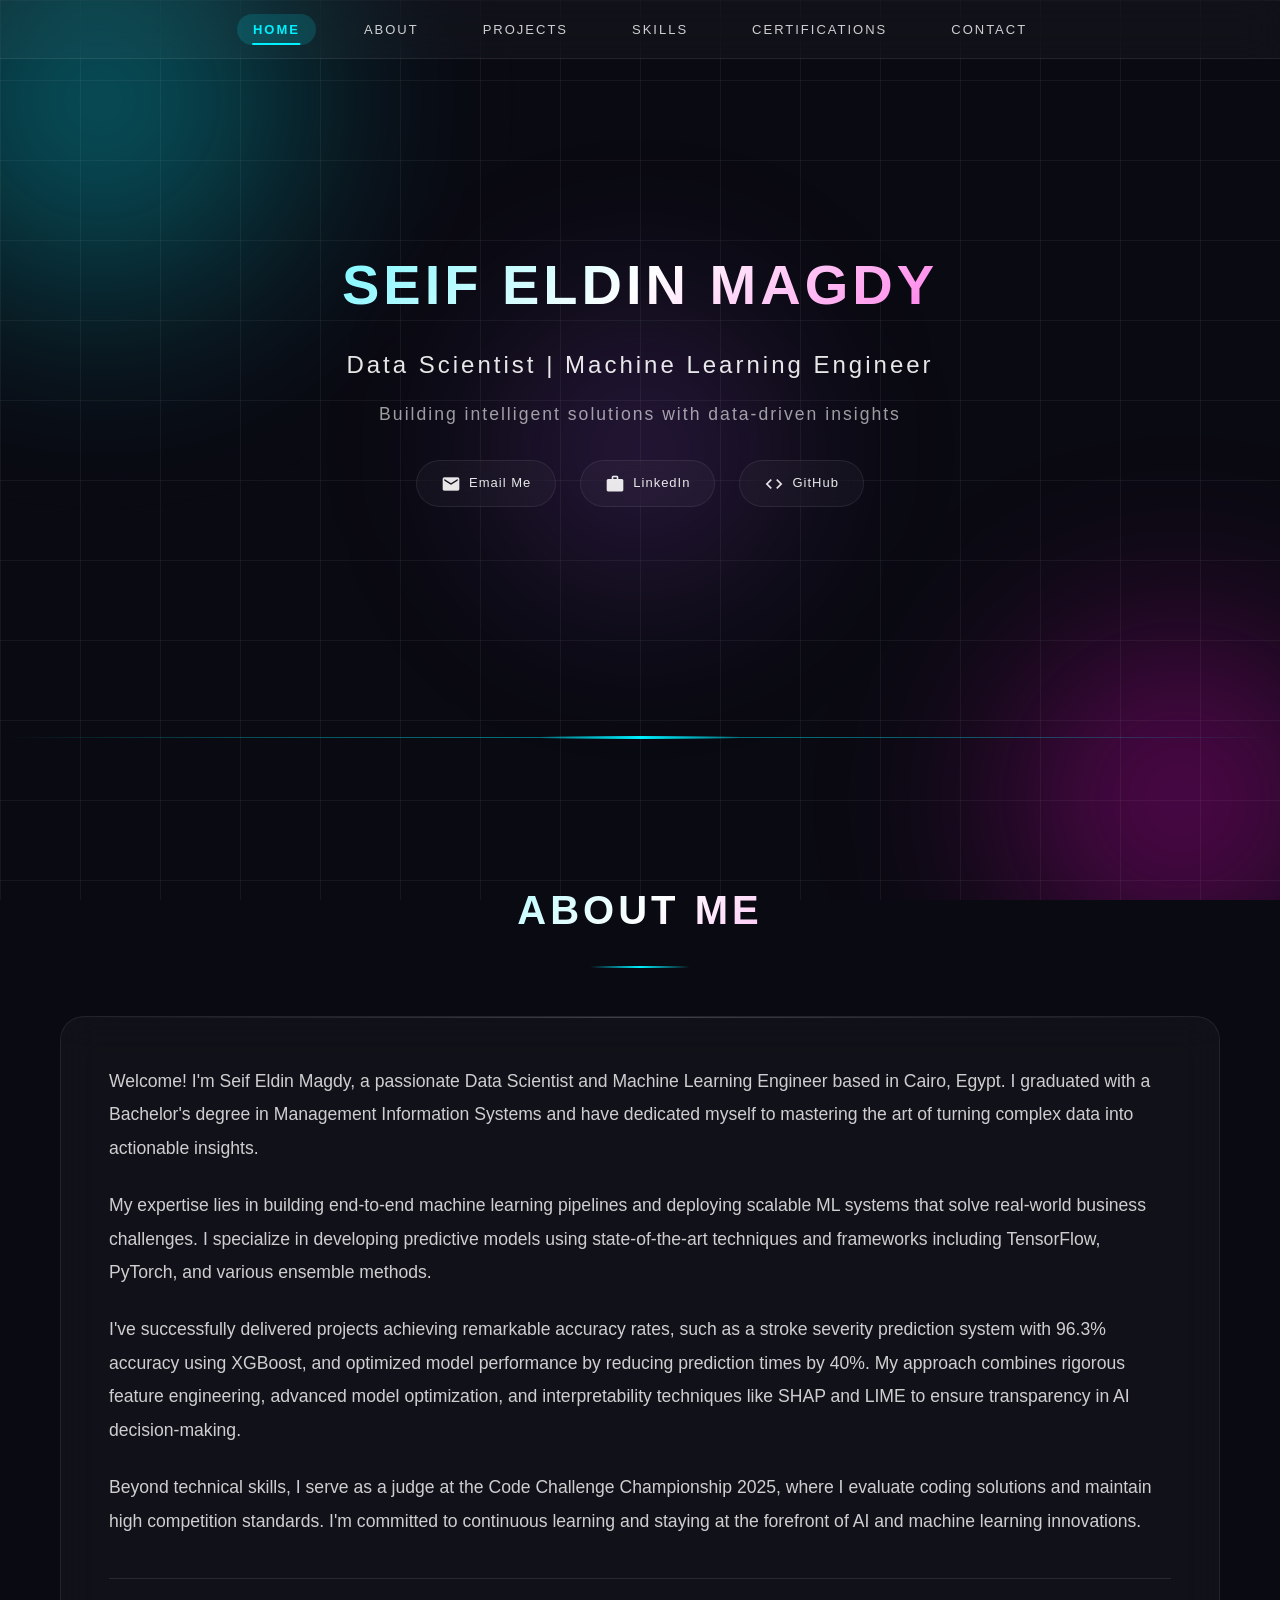
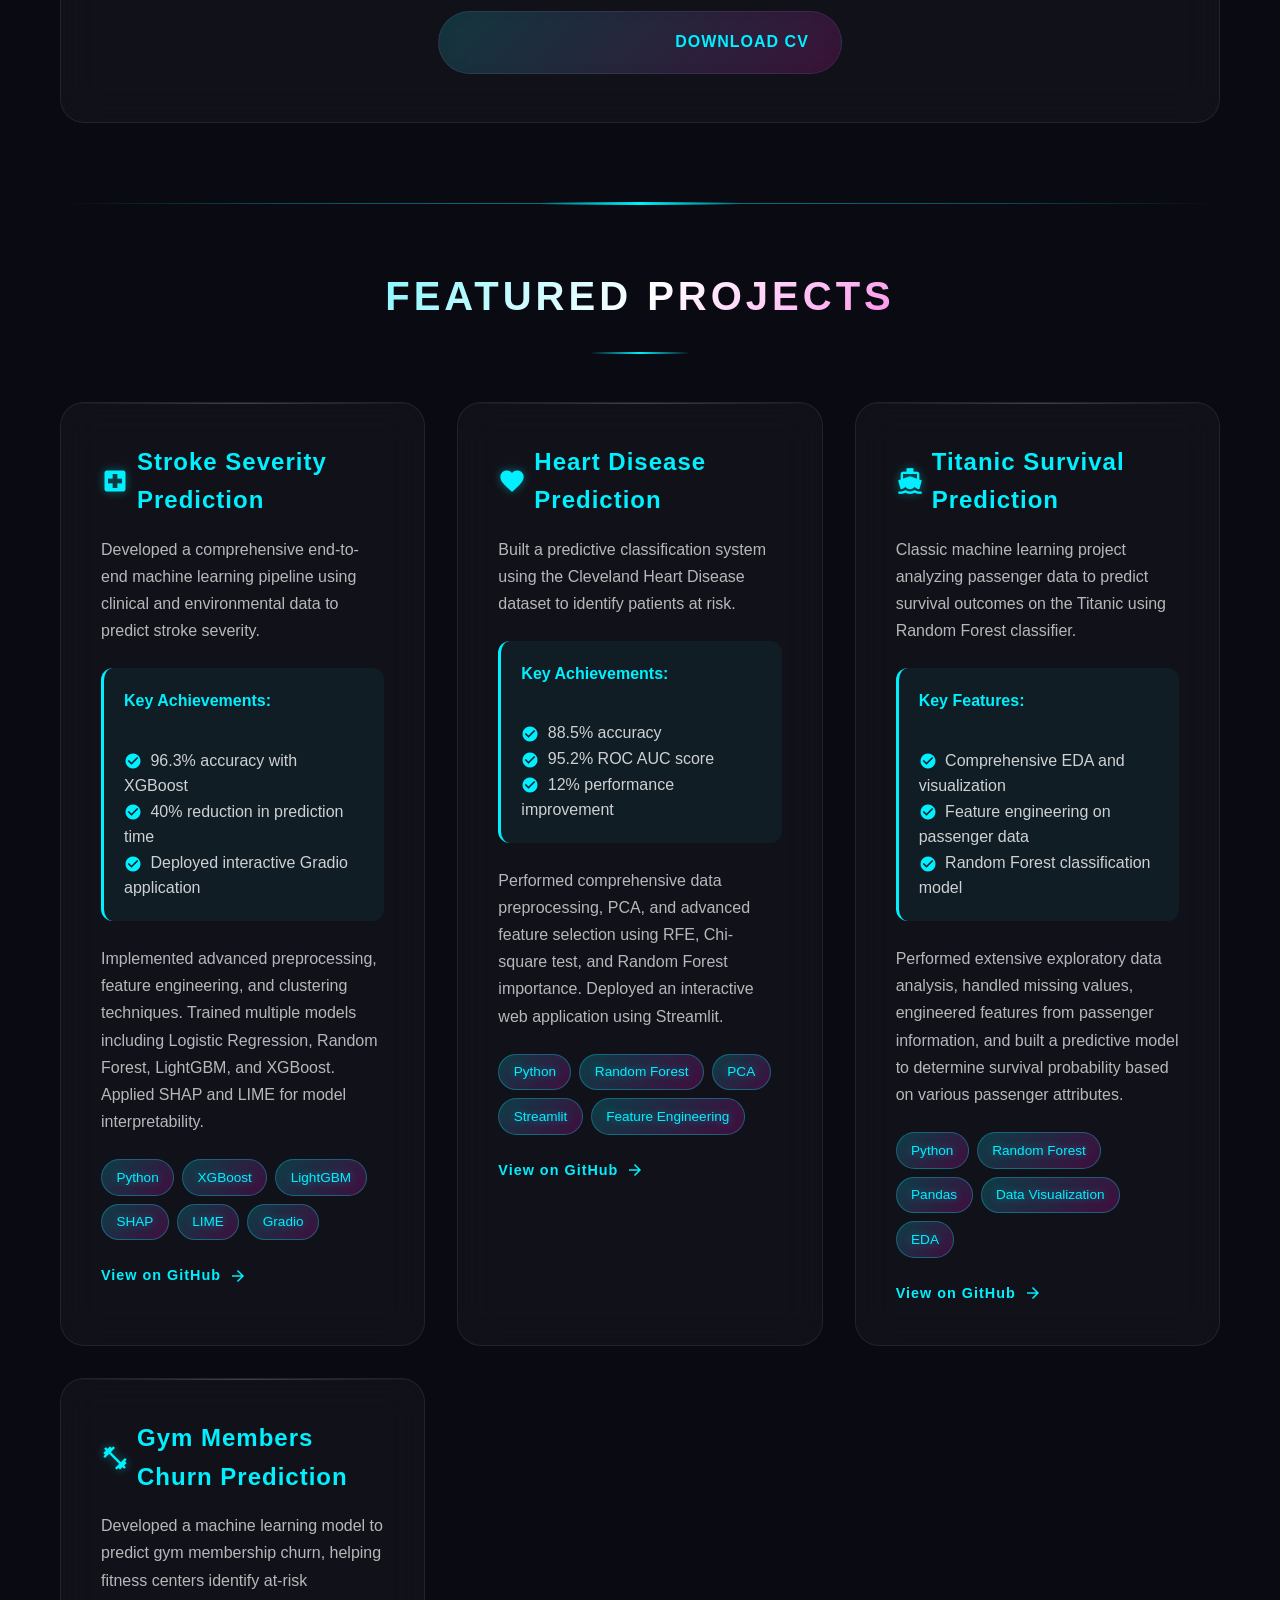
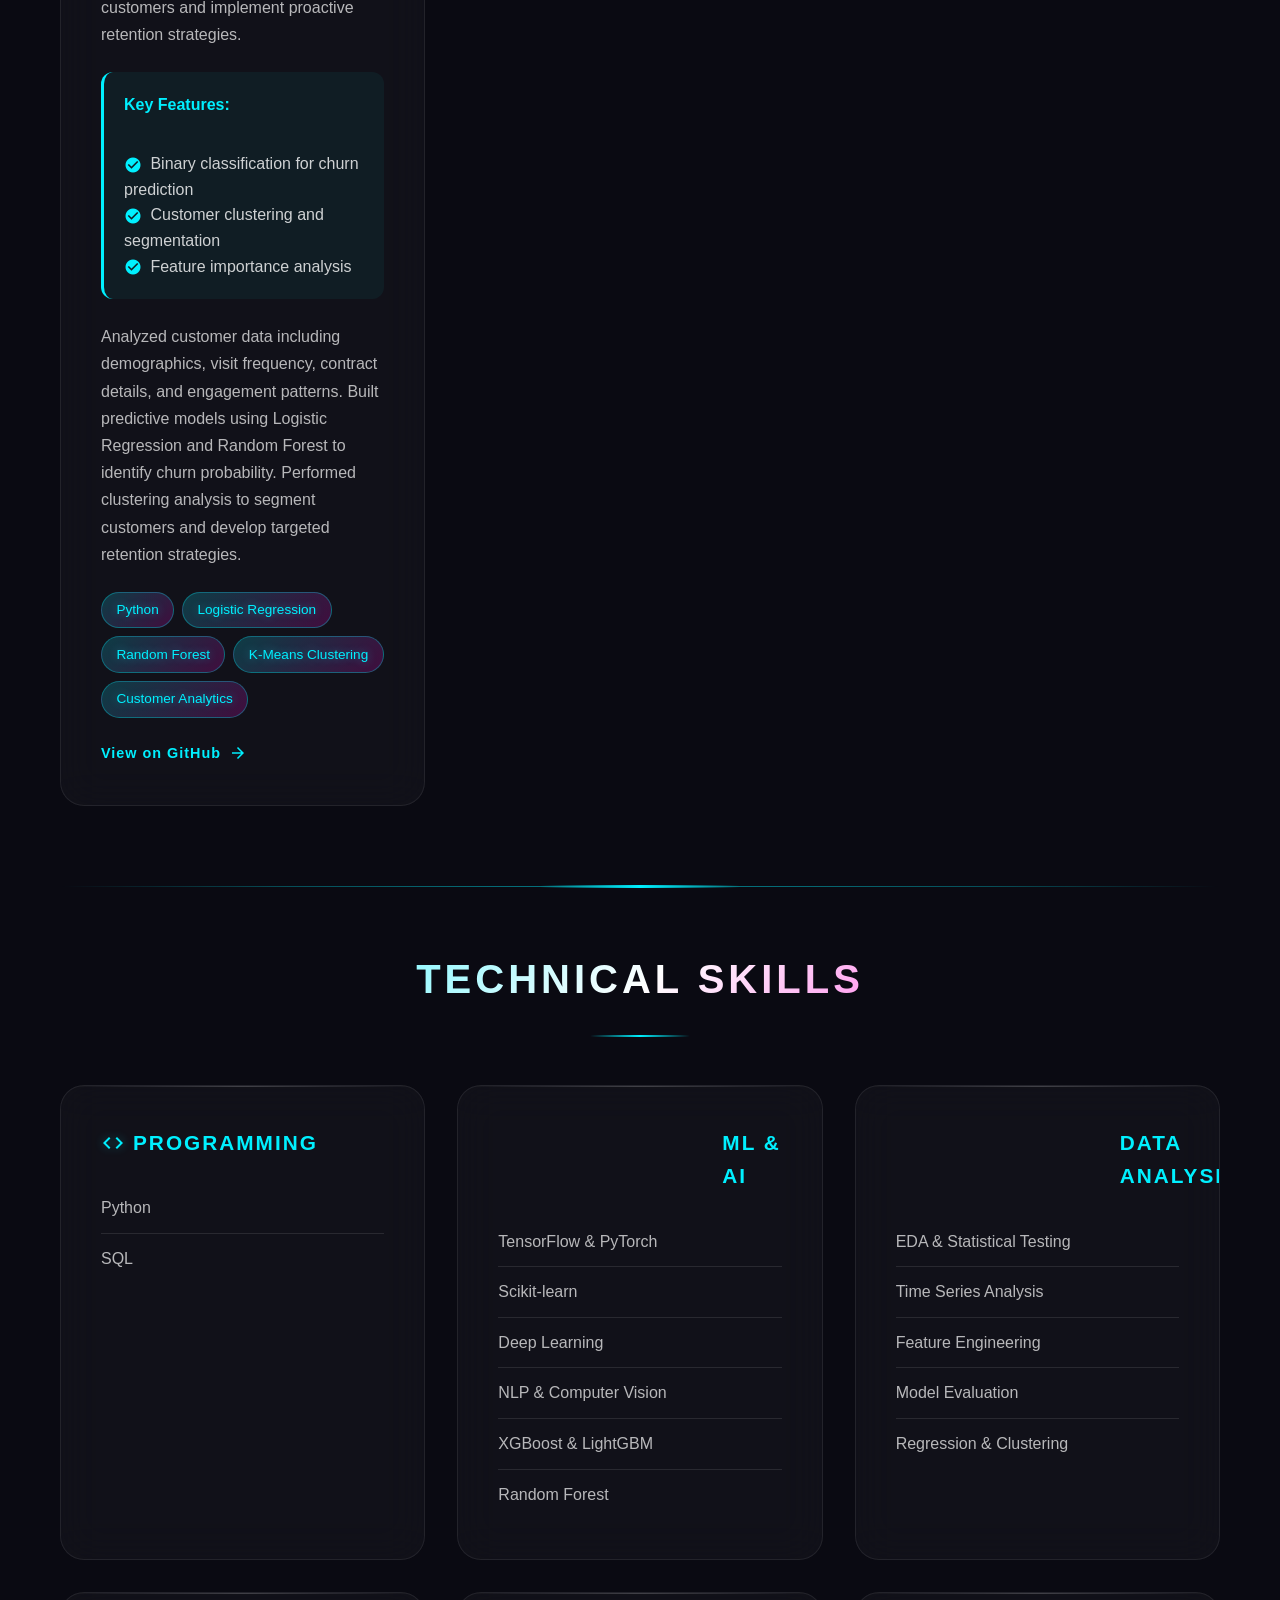
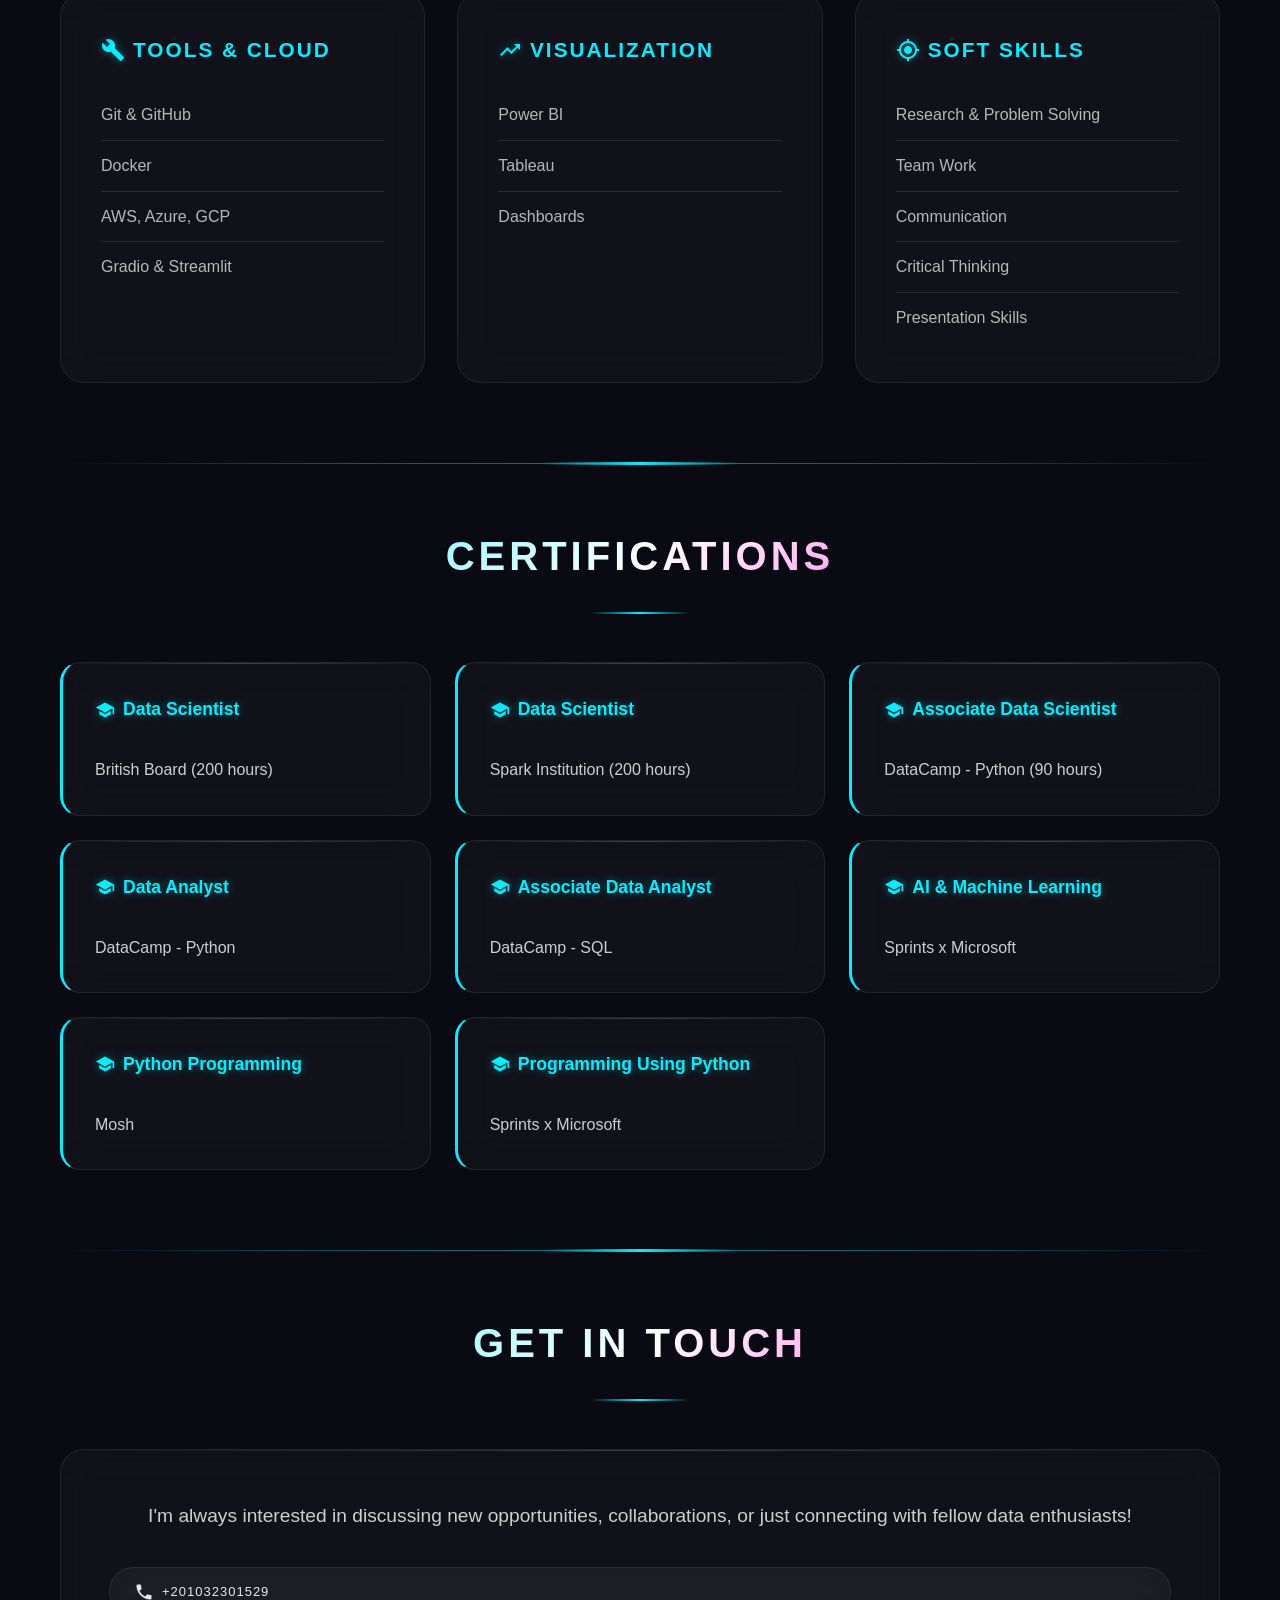
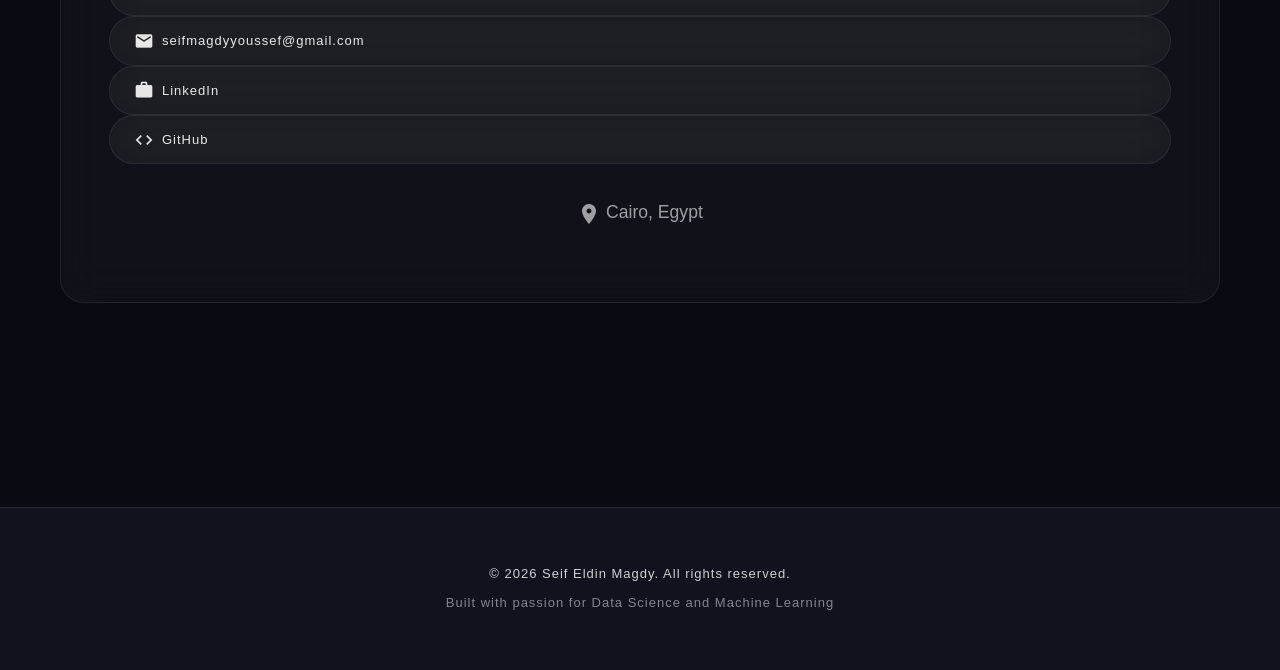
==== index.html @ 29ae7c67 "Add files via upload" ====
<!DOCTYPE html>
<html lang="en" dir="ltr">

<head>
    <meta charset="UTF-8">
    <meta name="viewport" content="width=device-width, initial-scale=1.0">
    <meta name="description"
        content="Seif Eldin Magdy - Data Scientist & Machine Learning Engineer. Building intelligent solutions with data-driven insights.">
    <meta name="keywords" content="Data Scientist, Machine Learning, ML Engineer, Python, AI, Data Science">
    <meta name="author" content="Seif Eldin Magdy">

    <!-- Open Graph / Facebook -->
    <meta property="og:type" content="website">
    <meta property="og:title" content="Seif Eldin Magdy | Data Scientist & ML Engineer">
    <meta property="og:description" content="Building intelligent solutions with data-driven insights">

    <title>Seif Eldin Magdy | Data Scientist & ML Engineer</title>

    <!-- Stylesheet -->
    <link rel="stylesheet" href="style.css">

    <!-- Material Icons -->
    <link href="https://fonts.googleapis.com/icon?family=Material+Icons" rel="stylesheet">

    <!-- Preconnect for performance -->
    <link rel="preconnect" href="https://fonts.googleapis.com">
    <link rel="preconnect" href="https://fonts.gstatic.com" crossorigin>
</head>

<body>
    <!-- Ambient Background -->
    <div class="ambient-bg">
        <div class="orb orb-1"></div>
        <div class="orb orb-2"></div>
        <div class="orb orb-3"></div>
    </div>

    <!-- Grid Overlay -->
    <div class="grid-overlay"></div>

    <nav>
        <ul>
            <li><a href="#home">Home</a></li>
            <li><a href="#about">About</a></li>
            <li><a href="#projects">Projects</a></li>
            <li><a href="#skills">Skills</a></li>
            <li><a href="#certifications">Certifications</a></li>
            <li><a href="#contact">Contact</a></li>
        </ul>
    </nav>

    <section id="home" class="hero">
        <h1>Seif Eldin Magdy</h1>
        <div class="title">Data Scientist | Machine Learning Engineer</div>
        <div class="subtitle">Building intelligent solutions with data-driven insights</div>
        <div class="contact-info">
            <a href="mailto:seifmagdyyoussef@gmail.com"><span class="material-icons">email</span> Email Me</a>
            <a href="https://linkedin.com/in/SeifMagdy" target="_blank"><span class="material-icons">work</span>
                LinkedIn</a>
            <a href="https://github.com/SeifMagdy66" target="_blank"><span class="material-icons">code</span> GitHub</a>
        </div>
    </section>

    <!-- Section Divider -->
    <div class="section-divider"></div>

    <div class="container">
        <section id="about">
            <h2>About Me</h2>
            <div class="about-content">
                <p>Welcome! I'm Seif Eldin Magdy, a passionate Data Scientist and Machine Learning Engineer based in
                    Cairo, Egypt. I graduated with a Bachelor's degree in Management Information Systems and have
                    dedicated myself to mastering the art of turning complex data into actionable insights.</p>

                <p>My expertise lies in building end-to-end machine learning pipelines and deploying scalable ML systems
                    that solve real-world business challenges. I specialize in developing predictive models using
                    state-of-the-art techniques and frameworks including TensorFlow, PyTorch, and various ensemble
                    methods.</p>

                <p>I've successfully delivered projects achieving remarkable accuracy rates, such as a stroke severity
                    prediction system with 96.3% accuracy using XGBoost, and optimized model performance by reducing
                    prediction times by 40%. My approach combines rigorous feature engineering, advanced model
                    optimization, and interpretability techniques like SHAP and LIME to ensure transparency in AI
                    decision-making.</p>

                <p>Beyond technical skills, I serve as a judge at the Code Challenge Championship 2025, where I evaluate
                    coding solutions and maintain high competition standards. I'm committed to continuous learning and
                    staying at the forefront of AI and machine learning innovations.</p>

                <div class="cv-download-container">
                    <a href="https://drive.google.com/uc?export=download&id=18uZ26xQG48bGSmPwNF7Fi6eVcp6H1ZCw"
                        target="_blank" class="cv-download-btn">
                        <span class="material-icons">download</span>
                        Download CV
                    </a>
                </div>
            </div>
        </section>

        <!-- Section Divider -->
        <div class="section-divider"></div>

        <section id="projects">
            <h2>Featured Projects</h2>
            <div class="projects-grid">
                <div class="project-card">
                    <h3><span class="material-icons">local_hospital</span> Stroke Severity Prediction</h3>
                    <p>Developed a comprehensive end-to-end machine learning pipeline using clinical and environmental
                        data to predict stroke severity.</p>

                    <div class="metrics">
                        <strong>Key Achievements:</strong><br>
                        <span class="material-icons">check_circle</span> 96.3% accuracy with XGBoost<br>
                        <span class="material-icons">check_circle</span> 40% reduction in prediction time<br>
                        <span class="material-icons">check_circle</span> Deployed interactive Gradio application
                    </div>

                    <p>Implemented advanced preprocessing, feature engineering, and clustering techniques. Trained
                        multiple models including Logistic Regression, Random Forest, LightGBM, and XGBoost. Applied
                        SHAP and LIME for model interpretability.</p>

                    <div class="skills">
                        <span class="skill-tag">Python</span>
                        <span class="skill-tag">XGBoost</span>
                        <span class="skill-tag">LightGBM</span>
                        <span class="skill-tag">SHAP</span>
                        <span class="skill-tag">LIME</span>
                        <span class="skill-tag">Gradio</span>
                    </div>
                    <a href="https://github.com/SeifMagdy66/stroke_severity_project" target="_blank"
                        class="github-link">View on GitHub <span class="material-icons">arrow_forward</span></a>
                </div>

                <div class="project-card">
                    <h3><span class="material-icons">favorite</span> Heart Disease Prediction</h3>
                    <p>Built a predictive classification system using the Cleveland Heart Disease dataset to identify
                        patients at risk.</p>

                    <div class="metrics">
                        <strong>Key Achievements:</strong><br>
                        <span class="material-icons">check_circle</span> 88.5% accuracy<br>
                        <span class="material-icons">check_circle</span> 95.2% ROC AUC score<br>
                        <span class="material-icons">check_circle</span> 12% performance improvement
                    </div>

                    <p>Performed comprehensive data preprocessing, PCA, and advanced feature selection using RFE,
                        Chi-square test, and Random Forest importance. Deployed an interactive web application using
                        Streamlit.</p>

                    <div class="skills">
                        <span class="skill-tag">Python</span>
                        <span class="skill-tag">Random Forest</span>
                        <span class="skill-tag">PCA</span>
                        <span class="skill-tag">Streamlit</span>
                        <span class="skill-tag">Feature Engineering</span>
                    </div>
                    <a href="https://github.com/SeifMagdy66/heart-disease-prediction" target="_blank"
                        class="github-link">View on GitHub <span class="material-icons">arrow_forward</span></a>
                </div>

                <div class="project-card">
                    <h3><span class="material-icons">directions_boat</span> Titanic Survival Prediction</h3>
                    <p>Classic machine learning project analyzing passenger data to predict survival outcomes on the
                        Titanic using Random Forest classifier.</p>

                    <div class="metrics">
                        <strong>Key Features:</strong><br>
                        <span class="material-icons">check_circle</span> Comprehensive EDA and visualization<br>
                        <span class="material-icons">check_circle</span> Feature engineering on passenger data<br>
                        <span class="material-icons">check_circle</span> Random Forest classification model
                    </div>

                    <p>Performed extensive exploratory data analysis, handled missing values, engineered features from
                        passenger information, and built a predictive model to determine survival probability based on
                        various passenger attributes.</p>

                    <div class="skills">
                        <span class="skill-tag">Python</span>
                        <span class="skill-tag">Random Forest</span>
                        <span class="skill-tag">Pandas</span>
                        <span class="skill-tag">Data Visualization</span>
                        <span class="skill-tag">EDA</span>
                    </div>
                    <a href="https://github.com/SeifMagdy66/Titanic_Survival_Prediction" target="_blank"
                        class="github-link">View on GitHub <span class="material-icons">arrow_forward</span></a>
                </div>

                <div class="project-card">
                    <h3><span class="material-icons">fitness_center</span> Gym Members Churn Prediction</h3>
                    <p>Developed a machine learning model to predict gym membership churn, helping fitness centers
                        identify at-risk customers and implement proactive retention strategies.</p>

                    <div class="metrics">
                        <strong>Key Features:</strong><br>
                        <span class="material-icons">check_circle</span> Binary classification for churn prediction<br>
                        <span class="material-icons">check_circle</span> Customer clustering and segmentation<br>
                        <span class="material-icons">check_circle</span> Feature importance analysis
                    </div>

                    <p>Analyzed customer data including demographics, visit frequency, contract details, and engagement
                        patterns. Built predictive models using Logistic Regression and Random Forest to identify churn
                        probability. Performed clustering analysis to segment customers and develop targeted retention
                        strategies.</p>

                    <div class="skills">
                        <span class="skill-tag">Python</span>
                        <span class="skill-tag">Logistic Regression</span>
                        <span class="skill-tag">Random Forest</span>
                        <span class="skill-tag">K-Means Clustering</span>
                        <span class="skill-tag">Customer Analytics</span>
                    </div>
                    <a href="https://github.com/SeifMagdy66/Gym-Members-Churn-Prediction" target="_blank"
                        class="github-link">View on GitHub <span class="material-icons">arrow_forward</span></a>
                </div>
            </div>
        </section>

        <!-- Section Divider -->
        <div class="section-divider"></div>

        <section id="skills">
            <h2>Technical Skills</h2>
            <div class="skills-grid">
                <div class="skill-category">
                    <h3><span class="material-icons">code</span> Programming</h3>
                    <ul>
                        <li>Python</li>
                        <li>SQL</li>
                    </ul>
                </div>

                <div class="skill-category">
                    <h3><span class="material-icons">smart_toy</span> ML & AI</h3>
                    <ul>
                        <li>TensorFlow & PyTorch</li>
                        <li>Scikit-learn</li>
                        <li>Deep Learning</li>
                        <li>NLP & Computer Vision</li>
                        <li>XGBoost & LightGBM</li>
                        <li>Random Forest</li>
                    </ul>
                </div>

                <div class="skill-category">
                    <h3><span class="material-icons">bar_chart</span> Data Analysis</h3>
                    <ul>
                        <li>EDA & Statistical Testing</li>
                        <li>Time Series Analysis</li>
                        <li>Feature Engineering</li>
                        <li>Model Evaluation</li>
                        <li>Regression & Clustering</li>
                    </ul>
                </div>

                <div class="skill-category">
                    <h3><span class="material-icons">build</span> Tools & Cloud</h3>
                    <ul>
                        <li>Git & GitHub</li>
                        <li>Docker</li>
                        <li>AWS, Azure, GCP</li>
                        <li>Gradio & Streamlit</li>
                    </ul>
                </div>

                <div class="skill-category">
                    <h3><span class="material-icons">trending_up</span> Visualization</h3>
                    <ul>
                        <li>Power BI</li>
                        <li>Tableau</li>
                        <li>Dashboards</li>
                    </ul>
                </div>

                <div class="skill-category">
                    <h3><span class="material-icons">gps_fixed</span> Soft Skills</h3>
                    <ul>
                        <li>Research & Problem Solving</li>
                        <li>Team Work</li>
                        <li>Communication</li>
                        <li>Critical Thinking</li>
                        <li>Presentation Skills</li>
                    </ul>
                </div>
            </div>
        </section>

        <!-- Section Divider -->
        <div class="section-divider"></div>

        <section id="certifications">
            <h2>Certifications</h2>
            <div class="cert-grid">
                <div class="cert-card">
                    <strong><span class="material-icons">school</span> Data Scientist</strong><br>
                    British Board (200 hours)
                </div>
                <div class="cert-card">
                    <strong><span class="material-icons">school</span> Data Scientist</strong><br>
                    Spark Institution (200 hours)
                </div>
                <div class="cert-card">
                    <strong><span class="material-icons">school</span> Associate Data Scientist</strong><br>
                    DataCamp - Python (90 hours)
                </div>
                <div class="cert-card">
                    <strong><span class="material-icons">school</span> Data Analyst</strong><br>
                    DataCamp - Python
                </div>
                <div class="cert-card">
                    <strong><span class="material-icons">school</span> Associate Data Analyst</strong><br>
                    DataCamp - SQL
                </div>
                <div class="cert-card">
                    <strong><span class="material-icons">school</span> AI & Machine Learning</strong><br>
                    Sprints x Microsoft
                </div>
                <div class="cert-card">
                    <strong><span class="material-icons">school</span> Python Programming</strong><br>
                    Mosh
                </div>
                <div class="cert-card">
                    <strong><span class="material-icons">school</span> Programming Using Python</strong><br>
                    Sprints x Microsoft
                </div>
            </div>
        </section>

        <!-- Section Divider -->
        <div class="section-divider"></div>

        <section id="contact">
            <h2>Get In Touch</h2>
            <div class="about-content" style="text-align: center;">
                <p style="font-size: 1.2rem; margin-bottom: 2rem;">I'm always interested in discussing new
                    opportunities, collaborations, or just connecting with fellow data enthusiasts!</p>
                <div class="contact-info" style="justify-content: center;">
                    <a href="tel:+201032301529"><span class="material-icons">phone</span> +201032301529</a>
                    <a href="mailto:seifmagdyyoussef@gmail.com"><span class="material-icons">email</span>
                        seifmagdyyoussef@gmail.com</a>
                    <a href="https://linkedin.com/in/SeifMagdy" target="_blank"><span class="material-icons">work</span>
                        LinkedIn</a>
                    <a href="https://github.com/SeifMagdy66" target="_blank"><span class="material-icons">code</span>
                        GitHub</a>
                </div>
                <p style="margin-top: 2rem; color: rgba(255, 255, 255, 0.6);"><span
                        class="material-icons">location_on</span> Cairo, Egypt</p>
            </div>
        </section>
    </div>

    <footer>
        <p>&copy; <span id="currentYear">2024</span> Seif Eldin Magdy. All rights reserved.</p>
        <p style="margin-top: 0.5rem; opacity: 0.8;">Built with passion for Data Science and Machine Learning</p>
    </footer>

    <!-- JavaScript -->
    <script src="script.js"></script>
    <script>
        // Update copyright year
        document.getElementById('currentYear').textContent = new Date().getFullYear();
    </script>
</body>

</html>
---- style.css ----
@charset "utf-8";
/* ============================================
   Portfolio Stylesheet
   Based on TemplateMo Nexaverse Design
   ============================================ */

/* ============================================
   CSS VARIABLES
   ============================================ */
:root {
    /* Nexaverse Color Palette */
    --primary: #00f0ff;
    --secondary: #ff00d4;
    --accent: #9d4edd;
    --dark-1: #0a0a12;
    --dark-2: #12121f;
    --dark-3: #1a1a2e;

    /* Glass Morphism */
    --glass-bg: rgba(255, 255, 255, 0.03);
    --glass-border: rgba(255, 255, 255, 0.08);
    --glow-cyan: rgba(0, 240, 255, 0.4);
    --glow-magenta: rgba(255, 0, 212, 0.4);
}

/* ============================================
   RESET & BASE STYLES
   ============================================ */
* {
    margin: 0;
    padding: 0;
    box-sizing: border-box;
}

body {
    font-family: 'Outfit', 'Segoe UI', Tahoma, Geneva, Verdana, sans-serif;
    line-height: 1.6;
    color: rgba(255, 255, 255, 0.9);
    background: var(--dark-1);
    overflow-x: hidden;
    min-height: 100vh;
}

/* ============================================
   MATERIAL ICONS STYLING
   ============================================ */
.material-icons {
    font-family: 'Material Icons';
    font-weight: normal;
    font-style: normal;
    font-size: 24px;
    line-height: 1;
    letter-spacing: normal;
    text-transform: none;
    display: inline-block;
    white-space: nowrap;
    word-wrap: normal;
    direction: ltr;
    vertical-align: middle;
    font-feature-settings: 'liga';
    -webkit-font-feature-settings: 'liga';
    -webkit-font-smoothing: antialiased;
}

.material-icons.md-18 {
    font-size: 18px;
}

.material-icons.md-24 {
    font-size: 24px;
}

.material-icons.md-36 {
    font-size: 36px;
}

.material-icons.md-48 {
    font-size: 48px;
}

/* ============================================
   AMBIENT BACKGROUND & GRID
   ============================================ */
.ambient-bg {
    position: fixed;
    top: 0;
    left: 0;
    width: 100%;
    height: 100%;
    pointer-events: none;
    z-index: 0;
    overflow: hidden;
}

.orb {
    position: absolute;
    border-radius: 50%;
    filter: blur(80px);
    animation: float 20s ease-in-out infinite;
}

.orb-1 {
    width: 600px;
    height: 600px;
    background: radial-gradient(circle, var(--glow-cyan) 0%, transparent 70%);
    top: -200px;
    left: -200px;
    animation-delay: 0s;
}

.orb-2 {
    width: 500px;
    height: 500px;
    background: radial-gradient(circle, var(--glow-magenta) 0%, transparent 70%);
    bottom: -150px;
    right: -150px;
    animation-delay: -7s;
}

.orb-3 {
    width: 400px;
    height: 400px;
    background: radial-gradient(circle, rgba(157, 78, 221, 0.3) 0%, transparent 70%);
    top: 50%;
    left: 50%;
    transform: translate(-50%, -50%);
    animation-delay: -14s;
}

.grid-overlay {
    position: fixed;
    top: 0;
    left: 0;
    width: 100%;
    height: 100%;
    background-image:
        linear-gradient(rgba(255, 255, 255, 0.05) 1px, transparent 1px),
        linear-gradient(90deg, rgba(255, 255, 255, 0.05) 1px, transparent 1px);
    background-size: 80px 80px;
    pointer-events: none;
    z-index: 1;
}

/* ============================================
   NAVIGATION
   ============================================ */
nav {
    background: var(--glass-bg);
    backdrop-filter: blur(20px);
    -webkit-backdrop-filter: blur(20px);
    border-bottom: 1px solid var(--glass-border);
    padding: 1rem 0;
    position: fixed;
    width: 100%;
    top: 0;
    z-index: 1000;
    transition: all 0.3s ease;
}

nav ul {
    display: flex;
    justify-content: center;
    list-style: none;
    gap: 2rem;
    flex-wrap: wrap;
    padding: 0 1rem;
}

nav a {
    color: rgba(255, 255, 255, 0.8);
    text-decoration: none;
    font-weight: 400;
    font-size: 13px;
    letter-spacing: 2px;
    transition: all 0.3s ease;
    padding: 0.5rem 1rem;
    border-radius: 50px;
    position: relative;
    text-transform: uppercase;
}

nav a:hover {
    color: var(--primary);
    background: rgba(0, 240, 255, 0.1);
    transform: translateY(-2px);
}

nav a.active {
    color: var(--primary);
    background: rgba(0, 240, 255, 0.15);
    font-weight: 600;
}

nav a::after {
    content: '';
    position: absolute;
    bottom: 0;
    left: 50%;
    width: 0;
    height: 2px;
    background: var(--primary);
    transition: all 0.3s ease;
    transform: translateX(-50%);
}

nav a:hover::after,
nav a.active::after {
    width: 60%;
}

/* ============================================
   HERO SECTION
   ============================================ */
.hero {
    background: transparent;
    color: white;
    padding: 180px 20px 150px;
    text-align: center;
    margin-top: 60px;
    margin-bottom: 80px;
    position: relative;
    overflow: hidden;
    z-index: 10;
}

.hero h1 {
    font-family: 'Syne', sans-serif;
    font-size: 3.5rem;
    font-weight: 600;
    margin-bottom: 1rem;
    animation: fadeInDown 1s ease-out;
    position: relative;
    z-index: 1;
    background: linear-gradient(135deg, var(--primary) 0%, #ffffff 50%, var(--secondary) 100%);
    -webkit-background-clip: text;
    -webkit-text-fill-color: transparent;
    background-clip: text;
    letter-spacing: 4px;
    text-transform: uppercase;
}

.hero .title {
    font-size: 1.5rem;
    margin-bottom: 1rem;
    color: rgba(255, 255, 255, 0.9);
    position: relative;
    z-index: 1;
    letter-spacing: 3px;
    font-weight: 300;
}

.hero .subtitle {
    font-size: 1.1rem;
    color: rgba(255, 255, 255, 0.6);
    margin-bottom: 2rem;
    position: relative;
    z-index: 1;
    letter-spacing: 2px;
}

.hero .contact-info {
    display: flex;
    justify-content: center;
    gap: 1.5rem;
    flex-wrap: wrap;
    margin-top: 2rem;
    position: relative;
    z-index: 1;
}

.contact-info a {
    color: rgba(255, 255, 255, 0.9);
    text-decoration: none;
    display: flex;
    align-items: center;
    gap: 0.5rem;
    padding: 0.75rem 1.5rem;
    background: var(--glass-bg);
    backdrop-filter: blur(20px);
    -webkit-backdrop-filter: blur(20px);
    border: 1px solid var(--glass-border);
    border-radius: 50px;
    transition: all 0.3s ease;
    font-size: 13px;
    letter-spacing: 1px;
}

.contact-info a .material-icons {
    font-size: 20px;
    transition: all 0.3s ease;
}

.contact-info a:hover {
    background: rgba(0, 240, 255, 0.1);
    border-color: var(--primary);
    color: var(--primary);
    transform: translateY(-3px);
    box-shadow: 0 10px 30px rgba(0, 240, 255, 0.2);
}

.contact-info a:hover .material-icons {
    transform: scale(1.1);
    color: var(--primary);
}

/* ============================================
   SECTION DIVIDER
   ============================================ */
.section-divider {
    width: 100%;
    height: 1px;
    background: linear-gradient(90deg, 
        transparent 0%, 
        rgba(0, 240, 255, 0.3) 20%, 
        rgba(0, 240, 255, 0.5) 50%, 
        rgba(0, 240, 255, 0.3) 80%, 
        transparent 100%);
    margin: 60px 0;
    position: relative;
    z-index: 10;
}

.section-divider::before {
    content: '';
    position: absolute;
    top: -1px;
    left: 50%;
    transform: translateX(-50%);
    width: 200px;
    height: 3px;
    background: linear-gradient(90deg, 
        transparent, 
        var(--primary), 
        transparent);
    border-radius: 2px;
}

/* ============================================
   CONTAINER & LAYOUT
   ============================================ */
.container {
    max-width: 1200px;
    margin: 0 auto;
    padding: 80px 20px 60px;
    position: relative;
    z-index: 10;
}

/* ============================================
   SECTIONS
   ============================================ */
section {
    margin-bottom: 80px;
    scroll-margin-top: 100px;
}

h2 {
    font-family: 'Syne', sans-serif;
    font-size: 2.5rem;
    font-weight: 600;
    margin-bottom: 3rem;
    text-align: center;
    position: relative;
    background: linear-gradient(135deg, var(--primary) 0%, #ffffff 50%, var(--secondary) 100%);
    -webkit-background-clip: text;
    -webkit-text-fill-color: transparent;
    background-clip: text;
    letter-spacing: 4px;
    text-transform: uppercase;
}

h2::after {
    content: '';
    display: block;
    width: 100px;
    height: 2px;
    background: linear-gradient(90deg, transparent, var(--primary), transparent);
    margin: 1.5rem auto;
    border-radius: 2px;
}

/* ============================================
   ABOUT SECTION
   ============================================ */
.about-content {
    background: var(--glass-bg);
    backdrop-filter: blur(20px);
    -webkit-backdrop-filter: blur(20px);
    border: 1px solid var(--glass-border);
    padding: 3rem;
    border-radius: 24px;
    line-height: 1.8;
    transition: all 0.4s ease;
    position: relative;
    overflow: hidden;
}

.about-content::before {
    content: '';
    position: absolute;
    top: 0;
    left: 0;
    right: 0;
    height: 1px;
    background: linear-gradient(90deg, transparent, rgba(255, 255, 255, 0.2), transparent);
}

.about-content:hover {
    background: rgba(255, 255, 255, 0.05);
    transform: translateY(-5px);
    box-shadow: 0 20px 40px rgba(0, 0, 0, 0.4), 0 0 30px rgba(0, 240, 255, 0.1);
}

.about-content p {
    margin-bottom: 1.5rem;
    font-size: 1.1rem;
    color: rgba(255, 255, 255, 0.8);
    line-height: 1.9;
}

/* CV Download Button */
.cv-download-container {
    margin-top: 2.5rem;
    text-align: center;
    padding-top: 2rem;
    border-top: 1px solid rgba(255, 255, 255, 0.1);
}

.cv-download-btn {
    display: inline-flex;
    align-items: center;
    gap: 0.75rem;
    padding: 1rem 2rem;
    background: linear-gradient(135deg, rgba(0, 240, 255, 0.15) 0%, rgba(255, 0, 212, 0.15) 100%);
    backdrop-filter: blur(20px);
    -webkit-backdrop-filter: blur(20px);
    border: 1px solid var(--glass-border);
    border-radius: 50px;
    color: var(--primary);
    text-decoration: none;
    font-weight: 600;
    font-size: 1rem;
    letter-spacing: 1px;
    transition: all 0.4s ease;
    position: relative;
    overflow: hidden;
    text-transform: uppercase;
}

.cv-download-btn::before {
    content: '';
    position: absolute;
    top: 0;
    left: -100%;
    width: 100%;
    height: 100%;
    background: linear-gradient(90deg, transparent, rgba(255, 255, 255, 0.2), transparent);
    transition: left 0.5s ease;
}

.cv-download-btn:hover::before {
    left: 100%;
}

.cv-download-btn .material-icons {
    font-size: 24px;
    transition: transform 0.3s ease;
    color: var(--primary);
    text-shadow: 0 0 10px var(--glow-cyan);
}

.cv-download-btn:hover {
    background: linear-gradient(135deg, rgba(0, 240, 255, 0.25) 0%, rgba(255, 0, 212, 0.25) 100%);
    border-color: var(--primary);
    transform: translateY(-3px);
    box-shadow: 0 10px 30px rgba(0, 240, 255, 0.3), 0 0 20px rgba(0, 240, 255, 0.2);
    color: var(--primary);
}

.cv-download-btn:hover .material-icons {
    transform: translateY(-3px) scale(1.1);
    color: var(--primary);
    text-shadow: 0 0 15px var(--glow-cyan);
}

.cv-download-btn:active {
    transform: translateY(-1px);
}

/* ============================================
   PROJECTS GRID
   ============================================ */
.projects-grid {
    display: grid;
    grid-template-columns: repeat(auto-fit, minmax(320px, 1fr));
    gap: 2rem;
}

.project-card {
    background: var(--glass-bg);
    backdrop-filter: blur(20px);
    -webkit-backdrop-filter: blur(20px);
    border: 1px solid var(--glass-border);
    border-radius: 24px;
    padding: 2.5rem;
    transition: all 0.4s ease;
    position: relative;
    overflow: hidden;
}

.project-card::before {
    content: '';
    position: absolute;
    top: 0;
    left: 0;
    right: 0;
    height: 1px;
    background: linear-gradient(90deg, transparent, rgba(255, 255, 255, 0.2), transparent);
}

.project-card:hover {
    background: rgba(255, 255, 255, 0.05);
    transform: translateY(-10px);
    border-color: var(--primary);
    box-shadow: 0 20px 40px rgba(0, 0, 0, 0.4), 0 0 30px rgba(0, 240, 255, 0.2);
}

.project-card h3 {
    color: var(--primary);
    margin-bottom: 1rem;
    font-size: 1.5rem;
    font-weight: 600;
    letter-spacing: 1px;
    display: flex;
    align-items: center;
    gap: 0.5rem;
}

.project-card h3 .material-icons {
    font-size: 28px;
    color: var(--primary);
    text-shadow: 0 0 10px var(--glow-cyan);
}

.project-card p {
    margin-bottom: 1rem;
    color: rgba(255, 255, 255, 0.7);
    line-height: 1.7;
}

.project-card .metrics {
    background: rgba(0, 240, 255, 0.05);
    padding: 1.25rem;
    border-radius: 12px;
    margin: 1.5rem 0;
    border-left: 3px solid var(--primary);
    color: rgba(255, 255, 255, 0.8);
}

.project-card .metrics .material-icons {
    font-size: 18px;
    color: var(--primary);
    vertical-align: middle;
    margin-right: 0.25rem;
}

.project-card .metrics strong {
    color: var(--primary);
    display: block;
    margin-bottom: 0.5rem;
}

.project-card .skills {
    display: flex;
    flex-wrap: wrap;
    gap: 0.5rem;
    margin-top: 1.5rem;
}

.skill-tag {
    background: linear-gradient(135deg, rgba(0, 240, 255, 0.2) 0%, rgba(255, 0, 212, 0.2) 100%);
    color: var(--primary);
    padding: 0.4rem 0.9rem;
    border-radius: 20px;
    font-size: 0.85rem;
    font-weight: 500;
    transition: all 0.3s ease;
    border: 1px solid rgba(0, 240, 255, 0.3);
    text-shadow: 0 0 10px var(--glow-cyan);
}

.skill-tag:hover {
    transform: scale(1.05);
    background: linear-gradient(135deg, rgba(0, 240, 255, 0.3) 0%, rgba(255, 0, 212, 0.3) 100%);
    box-shadow: 0 0 15px rgba(0, 240, 255, 0.3);
}

.github-link {
    display: inline-flex;
    align-items: center;
    gap: 0.5rem;
    margin-top: 1.5rem;
    color: var(--primary);
    text-decoration: none;
    font-weight: 600;
    transition: all 0.3s ease;
    position: relative;
    letter-spacing: 1px;
    font-size: 0.9rem;
}

.github-link .material-icons {
    font-size: 18px;
    transition: transform 0.3s ease;
}

.github-link::after {
    content: '';
    position: absolute;
    bottom: -2px;
    left: 0;
    width: 0;
    height: 2px;
    background: var(--secondary);
    transition: width 0.3s ease;
}

.github-link:hover {
    color: var(--secondary);
    text-shadow: 0 0 10px var(--glow-magenta);
}

.github-link:hover .material-icons {
    transform: translateX(5px);
    color: var(--secondary);
}

.github-link:hover::after {
    width: 100%;
}

/* ============================================
   SKILLS SECTION
   ============================================ */
.skills-grid {
    display: grid;
    grid-template-columns: repeat(auto-fit, minmax(280px, 1fr));
    gap: 2rem;
}

.skill-category {
    background: var(--glass-bg);
    backdrop-filter: blur(20px);
    -webkit-backdrop-filter: blur(20px);
    border: 1px solid var(--glass-border);
    padding: 2.5rem;
    border-radius: 24px;
    transition: all 0.4s ease;
    position: relative;
    overflow: hidden;
}

.skill-category::before {
    content: '';
    position: absolute;
    top: 0;
    left: 0;
    right: 0;
    height: 1px;
    background: linear-gradient(90deg, transparent, rgba(255, 255, 255, 0.2), transparent);
}

.skill-category:hover {
    background: rgba(255, 255, 255, 0.05);
    transform: translateY(-5px);
    border-color: var(--primary);
    box-shadow: 0 20px 40px rgba(0, 0, 0, 0.4), 0 0 30px rgba(0, 240, 255, 0.1);
}

.skill-category h3 {
    color: var(--primary);
    margin-bottom: 1.5rem;
    font-size: 1.3rem;
    font-weight: 600;
    letter-spacing: 2px;
    text-transform: uppercase;
    background: none;
    -webkit-text-fill-color: var(--primary);
    display: flex;
    align-items: center;
    gap: 0.5rem;
}

.skill-category h3 .material-icons {
    font-size: 24px;
    color: var(--primary);
    text-shadow: 0 0 10px var(--glow-cyan);
}

.skill-category h3::after {
    display: none;
}

.skill-category ul {
    list-style: none;
}

.skill-category li {
    padding: 0.75rem 0;
    color: rgba(255, 255, 255, 0.7);
    border-bottom: 1px solid rgba(255, 255, 255, 0.1);
    transition: all 0.3s ease;
    padding-left: 0;
}

.skill-category li:hover {
    color: var(--primary);
    padding-left: 15px;
    text-shadow: 0 0 10px var(--glow-cyan);
}

.skill-category li:last-child {
    border-bottom: none;
}

/* ============================================
   CERTIFICATIONS
   ============================================ */
.cert-grid {
    display: grid;
    grid-template-columns: repeat(auto-fit, minmax(300px, 1fr));
    gap: 1.5rem;
}

.cert-card {
    background: var(--glass-bg);
    backdrop-filter: blur(20px);
    -webkit-backdrop-filter: blur(20px);
    border: 1px solid var(--glass-border);
    padding: 2rem;
    border-radius: 20px;
    transition: all 0.4s ease;
    position: relative;
    overflow: hidden;
    border-left: 3px solid var(--primary);
}

.cert-card::before {
    content: '';
    position: absolute;
    top: 0;
    left: 0;
    right: 0;
    height: 1px;
    background: linear-gradient(90deg, transparent, rgba(255, 255, 255, 0.2), transparent);
}

.cert-card:hover {
    background: rgba(255, 255, 255, 0.05);
    transform: translateX(5px) translateY(-5px);
    border-color: var(--primary);
    box-shadow: 0 10px 30px rgba(0, 0, 0, 0.3), 0 0 20px rgba(0, 240, 255, 0.1);
}

.cert-card strong {
    color: var(--primary);
    font-size: 1.1rem;
    display: flex;
    align-items: center;
    gap: 0.5rem;
    margin-bottom: 0.5rem;
    text-shadow: 0 0 10px var(--glow-cyan);
}

.cert-card strong .material-icons {
    font-size: 20px;
    color: var(--primary);
    text-shadow: 0 0 10px var(--glow-cyan);
}

.cert-card {
    color: rgba(255, 255, 255, 0.8);
}

/* ============================================
   FOOTER
   ============================================ */
footer {
    background: var(--dark-2);
    color: rgba(255, 255, 255, 0.6);
    text-align: center;
    padding: 3rem 2rem;
    margin-top: 4rem;
    border-top: 1px solid var(--glass-border);
    position: relative;
    z-index: 10;
}

footer p {
    margin: 0.5rem 0;
    font-size: 13px;
    letter-spacing: 1px;
}

footer p:first-child {
    color: rgba(255, 255, 255, 0.8);
}

/* ============================================
   ANIMATIONS
   ============================================ */
@keyframes fadeInDown {
    from {
        opacity: 0;
        transform: translateY(-30px);
    }

    to {
        opacity: 1;
        transform: translateY(0);
    }
}

@keyframes fadeUp {
    from {
        opacity: 0;
        transform: translateY(30px);
    }

    to {
        opacity: 1;
        transform: translateY(0);
    }
}

@keyframes spin {
    to {
        transform: rotate(360deg);
    }
}

@keyframes float {

    0%,
    100% {
        transform: translate(0, 0) scale(1);
    }

    25% {
        transform: translate(50px, -30px) scale(1.05);
    }

    50% {
        transform: translate(-30px, 50px) scale(0.95);
    }

    75% {
        transform: translate(-50px, -20px) scale(1.02);
    }
}

@keyframes menuAppear {
    to {
        opacity: 1;
        transform: translateY(0) scale(1);
    }
}

@keyframes sectionIn {
    from {
        opacity: 0;
        transform: translateY(40px);
    }

    to {
        opacity: 1;
        transform: translateY(0);
    }
}

@keyframes badgeSpin {
    to {
        transform: rotate(360deg);
    }
}

@keyframes exitDown {
    to {
        transform: translateY(50px);
        opacity: 0;
    }
}

@keyframes menuReturn {
    from {
        opacity: 0;
        transform: translateY(30px) scale(0.9);
    }

    to {
        opacity: 1;
        transform: translateY(0) scale(1);
    }
}

/* ============================================
   LOADING SCREEN
   ============================================ */
.loading-screen {
    position: fixed;
    top: 0;
    left: 0;
    width: 100%;
    height: 100%;
    background: var(--dark-1);
    z-index: 10000;
    display: flex;
    flex-direction: column;
    justify-content: center;
    align-items: center;
    transition: opacity 0.8s ease, visibility 0.8s ease;
}

.loading-screen.hidden {
    opacity: 0;
    visibility: hidden;
}

.loader-ring {
    width: 80px;
    height: 80px;
    position: relative;
}

.loader-ring::before,
.loader-ring::after {
    content: '';
    position: absolute;
    border-radius: 50%;
    border: 2px solid transparent;
}

.loader-ring::before {
    top: 0;
    left: 0;
    right: 0;
    bottom: 0;
    border-top-color: var(--primary);
    border-right-color: var(--primary);
    animation: spin 1.2s linear infinite;
}

.loader-ring::after {
    top: 10px;
    left: 10px;
    right: 10px;
    bottom: 10px;
    border-bottom-color: var(--secondary);
    border-left-color: var(--secondary);
    animation: spin 0.8s linear infinite reverse;
}

.loading-text {
    margin-top: 30px;
    font-family: 'Syne', sans-serif;
    font-size: 12px;
    letter-spacing: 4px;
    color: var(--primary);
    text-transform: uppercase;
}

/* ============================================
   NEXAVERSE TEMPLATE COMPONENTS
   ============================================ */
.header {
    text-align: center;
    margin-bottom: 60px;
    opacity: 0;
    animation: fadeUp 0.8s ease-out 1s forwards;
}

.logo {
    width: 90px;
    height: 90px;
    margin: 0 auto 25px;
    position: relative;
}

.logo svg {
    width: 100%;
    height: 100%;
    filter: drop-shadow(0 0 20px var(--glow-cyan));
}

.brand-name {
    font-family: 'Syne', sans-serif;
    font-size: 52px;
    font-weight: 600;
    letter-spacing: 6px;
    margin-bottom: 12px;
    background: linear-gradient(135deg, var(--primary) 0%, #ffffff 50%, var(--secondary) 100%);
    -webkit-background-clip: text;
    -webkit-text-fill-color: transparent;
    background-clip: text;
    text-transform: uppercase;
}

.tagline {
    font-size: 13px;
    letter-spacing: 5px;
    color: rgba(255, 255, 255, 0.5);
    text-transform: uppercase;
    font-weight: 300;
}

.menu-grid {
    display: grid;
    grid-template-columns: repeat(3, 204px);
    gap: 25px;
    margin: 0 auto 40px;
    justify-content: center;
}

.menu-item {
    height: 170px;
    background: var(--glass-bg);
    backdrop-filter: blur(20px);
    -webkit-backdrop-filter: blur(20px);
    border: 1px solid var(--glass-border);
    border-radius: 24px;
    display: flex;
    flex-direction: column;
    justify-content: center;
    align-items: center;
    cursor: pointer;
    position: relative;
    overflow: hidden;
    opacity: 0;
    transform: translateY(30px) scale(0.9);
    transition: all 0.5s cubic-bezier(0.175, 0.885, 0.32, 1.275);
}

.menu-item::before {
    content: '';
    position: absolute;
    top: 0;
    left: 0;
    right: 0;
    height: 50%;
    background: linear-gradient(180deg,
            rgba(255, 255, 255, 0.12) 0%,
            rgba(255, 255, 255, 0.05) 40%,
            transparent 100%);
    border-radius: 24px 24px 0 0;
    pointer-events: none;
}

.menu-item:hover {
    transform: translateY(-10px) scale(1.02);
    background: rgba(0, 240, 255, 0.08);
    border-color: var(--primary);
    box-shadow:
        0 20px 40px rgba(0, 0, 0, 0.4),
        0 0 30px rgba(0, 200, 220, 0.2);
}

.menu-item.visible {
    opacity: 1;
    transform: translateY(0) scale(1);
}

.menu-item.initial-load {
    animation: menuAppear 0.5s ease-out forwards;
}

.menu-item.initial-load:nth-child(1) {
    animation-delay: 1.1s;
}

.menu-item.initial-load:nth-child(2) {
    animation-delay: 1.2s;
}

.menu-item.initial-load:nth-child(3) {
    animation-delay: 1.3s;
}

.menu-item.initial-load:nth-child(4) {
    animation-delay: 1.4s;
}

.menu-item.initial-load:nth-child(5) {
    animation-delay: 1.5s;
}

.menu-item.initial-load:nth-child(6) {
    animation-delay: 1.6s;
}

.menu-badge {
    width: 60px;
    height: 60px;
    border-radius: 50%;
    display: flex;
    justify-content: center;
    align-items: center;
    font-family: 'Syne', sans-serif;
    font-size: 22px;
    font-weight: 700;
    margin-bottom: 15px;
    position: relative;
    background: linear-gradient(135deg,
            rgba(0, 240, 255, 0.15) 0%,
            rgba(255, 0, 212, 0.15) 100%);
    border: 1px solid rgba(255, 255, 255, 0.1);
    color: var(--primary);
    text-shadow: 0 0 20px var(--glow-cyan);
    transition: all 0.4s ease;
    overflow: hidden;
}

.menu-badge::before {
    content: '';
    position: absolute;
    top: 2px;
    left: 10%;
    right: 10%;
    height: 45%;
    background: linear-gradient(180deg,
            rgba(255, 255, 255, 0.3) 0%,
            transparent 100%);
    border-radius: 50%;
    pointer-events: none;
}

.menu-badge::after {
    content: '';
    position: absolute;
    inset: -3px;
    border-radius: 50%;
    border: 2px solid transparent;
    border-top-color: var(--primary);
    border-right-color: rgba(0, 200, 220, 0.5);
    opacity: 0;
    transition: opacity 0.4s ease;
}

.menu-item:hover .menu-badge {
    background: linear-gradient(135deg,
            rgba(0, 240, 255, 0.2) 0%,
            rgba(0, 200, 220, 0.15) 100%);
    transform: scale(1.1);
    box-shadow: 0 0 25px rgba(0, 200, 220, 0.25);
}

.menu-item:hover .menu-badge::after {
    opacity: 1;
    animation: badgeSpin 2s linear infinite;
}

.menu-title {
    font-size: 12px;
    font-weight: 400;
    letter-spacing: 3px;
    text-transform: uppercase;
    color: rgba(255, 255, 255, 0.7);
    transition: all 0.3s ease;
}

.menu-item:hover .menu-title {
    color: #ffffff;
    letter-spacing: 4px;
}

.content-section {
    display: none;
    opacity: 0;
    padding: 80px 20px;
    position: relative;
}

.content-section.active {
    display: block;
    animation: sectionIn 0.6s ease-out forwards;
}

.section-header-small {
    position: fixed;
    top: 20px;
    left: 20px;
    display: flex;
    align-items: center;
    gap: 12px;
    z-index: 100;
    background: var(--glass-bg);
    backdrop-filter: blur(20px);
    -webkit-backdrop-filter: blur(20px);
    padding: 12px 20px;
    border-radius: 50px;
    border: 1px solid var(--glass-border);
}

.small-logo {
    width: 32px;
    height: 32px;
}

.small-logo svg {
    width: 100%;
    height: 100%;
    filter: drop-shadow(0 0 10px var(--glow-cyan));
}

.small-brand h3 {
    font-family: 'Syne', sans-serif;
    font-size: 14px;
    font-weight: 600;
    letter-spacing: 2px;
    color: var(--primary);
}

.small-brand p {
    font-size: 9px;
    letter-spacing: 1px;
    color: rgba(255, 255, 255, 0.5);
    margin-top: 2px;
}

.back-btn {
    position: fixed;
    top: 20px;
    right: 20px;
    padding: 12px 24px;
    background: var(--glass-bg);
    backdrop-filter: blur(20px);
    -webkit-backdrop-filter: blur(20px);
    border: 1px solid var(--glass-border);
    border-radius: 50px;
    color: rgba(255, 255, 255, 0.8);
    font-family: 'Outfit', sans-serif;
    font-size: 13px;
    letter-spacing: 2px;
    cursor: pointer;
    transition: all 0.3s ease;
    z-index: 100;
}

.back-btn:hover {
    background: rgba(0, 240, 255, 0.1);
    border-color: var(--primary);
    color: var(--primary);
    box-shadow: 0 0 20px var(--glow-cyan);
}

.section-header {
    text-align: center;
    margin-bottom: 50px;
}

.section-title {
    font-family: 'Syne', sans-serif;
    font-size: 42px;
    font-weight: 600;
    margin-bottom: 15px;
    background: linear-gradient(135deg, var(--primary) 0%, #ffffff 50%, var(--secondary) 100%);
    -webkit-background-clip: text;
    -webkit-text-fill-color: transparent;
    background-clip: text;
}

.section-subtitle {
    font-size: 14px;
    color: rgba(255, 255, 255, 0.5);
    letter-spacing: 2px;
}

.glass-card {
    background: var(--glass-bg);
    backdrop-filter: blur(20px);
    -webkit-backdrop-filter: blur(20px);
    border: 1px solid var(--glass-border);
    border-radius: 20px;
    padding: 30px;
    position: relative;
    overflow: hidden;
    transition: all 0.4s ease;
}

.glass-card::before {
    content: '';
    position: absolute;
    top: 0;
    left: 0;
    right: 0;
    height: 1px;
    background: linear-gradient(90deg, transparent, rgba(255, 255, 255, 0.2), transparent);
}

.glass-card:hover {
    background: rgba(255, 255, 255, 0.05);
    transform: translateY(-5px);
    box-shadow: 0 20px 40px rgba(0, 0, 0, 0.3);
}

.menu-item.exit-up {
    animation: exitDown 0.5s ease-out forwards !important;
    pointer-events: none;
}

.menu-item.return {
    animation: menuReturn 0.4s ease-out forwards !important;
}

.footer {
    margin-top: auto;
    padding: 30px 0;
    text-align: center;
    opacity: 0;
    animation: fadeUp 0.5s ease-out 1.7s forwards;
}

.footer p {
    font-size: 12px;
    color: rgba(255, 255, 255, 0.4);
    letter-spacing: 1px;
}

.footer a {
    color: var(--primary);
    text-decoration: none;
    transition: color 0.3s ease;
}

.footer a:hover {
    color: var(--secondary);
}

/* ============================================
   RESPONSIVE DESIGN
   ============================================ */
@media (max-width: 992px) {
    .menu-grid {
        grid-template-columns: repeat(3, 170px);
    }

    .menu-item {
        height: 145px;
    }
}

@media (max-width: 768px) {
    .hero {
        padding: 150px 20px 80px;
    }

    .hero h1 {
        font-size: 2.5rem;
        letter-spacing: 2px;
    }

    .hero .title {
        font-size: 1.2rem;
    }

    nav ul {
        gap: 1rem;
    }

    .container {
        padding: 40px 15px;
    }

    .about-content {
        padding: 2rem;
    }

    .brand-name {
        font-size: 36px;
        letter-spacing: 4px;
    }

    .menu-grid {
        grid-template-columns: repeat(2, 155px);
        gap: 15px;
    }

    .menu-item {
        height: 135px;
    }

    .menu-badge {
        width: 50px;
        height: 50px;
        font-size: 18px;
    }

    h2 {
        font-size: 2rem;
        letter-spacing: 2px;
    }

    .projects-grid {
        grid-template-columns: 1fr;
    }

    .skills-grid {
        grid-template-columns: 1fr;
    }

    .cert-grid {
        grid-template-columns: 1fr;
    }
}

@media (max-width: 480px) {
    .hero {
        padding: 120px 15px 60px;
    }

    .hero h1 {
        font-size: 1.75rem;
        letter-spacing: 1px;
    }

    .hero .title {
        font-size: 1rem;
    }

    .hero .subtitle {
        font-size: 0.9rem;
    }

    .contact-info {
        flex-direction: column;
        gap: 1rem;
    }

    .contact-info a {
        width: 100%;
        justify-content: center;
    }

    .brand-name {
        font-size: 28px;
        letter-spacing: 3px;
    }

    .tagline {
        font-size: 10px;
        letter-spacing: 3px;
    }

    .menu-grid {
        grid-template-columns: repeat(2, 130px);
        gap: 12px;
    }

    .menu-item {
        height: 120px;
    }

    .menu-badge {
        width: 45px;
        height: 45px;
        font-size: 16px;
    }

    .menu-title {
        font-size: 10px;
        letter-spacing: 2px;
    }

    h2 {
        font-size: 1.75rem;
        letter-spacing: 1px;
    }

    .about-content {
        padding: 1.5rem;
    }

    .project-card {
        padding: 1.5rem;
    }
}

/* ============================================
   ACCESSIBILITY & PERFORMANCE
   ============================================ */
@media (prefers-reduced-motion: reduce) {

    *,
    *::before,
    *::after {
        animation-duration: 0.01ms !important;
        animation-iteration-count: 1 !important;
        transition-duration: 0.01ms !important;
    }
}

a:focus,
button:focus {
    outline: 2px solid var(--primary);
    outline-offset: 2px;
}

@media print {

    nav,
    footer,
    .ambient-bg,
    .grid-overlay {
        display: none;
    }

    body {
        background: white;
        color: black;
    }

    .project-card,
    .skill-category,
    .cert-card {
        break-inside: avoid;
        page-break-inside: avoid;
    }
}
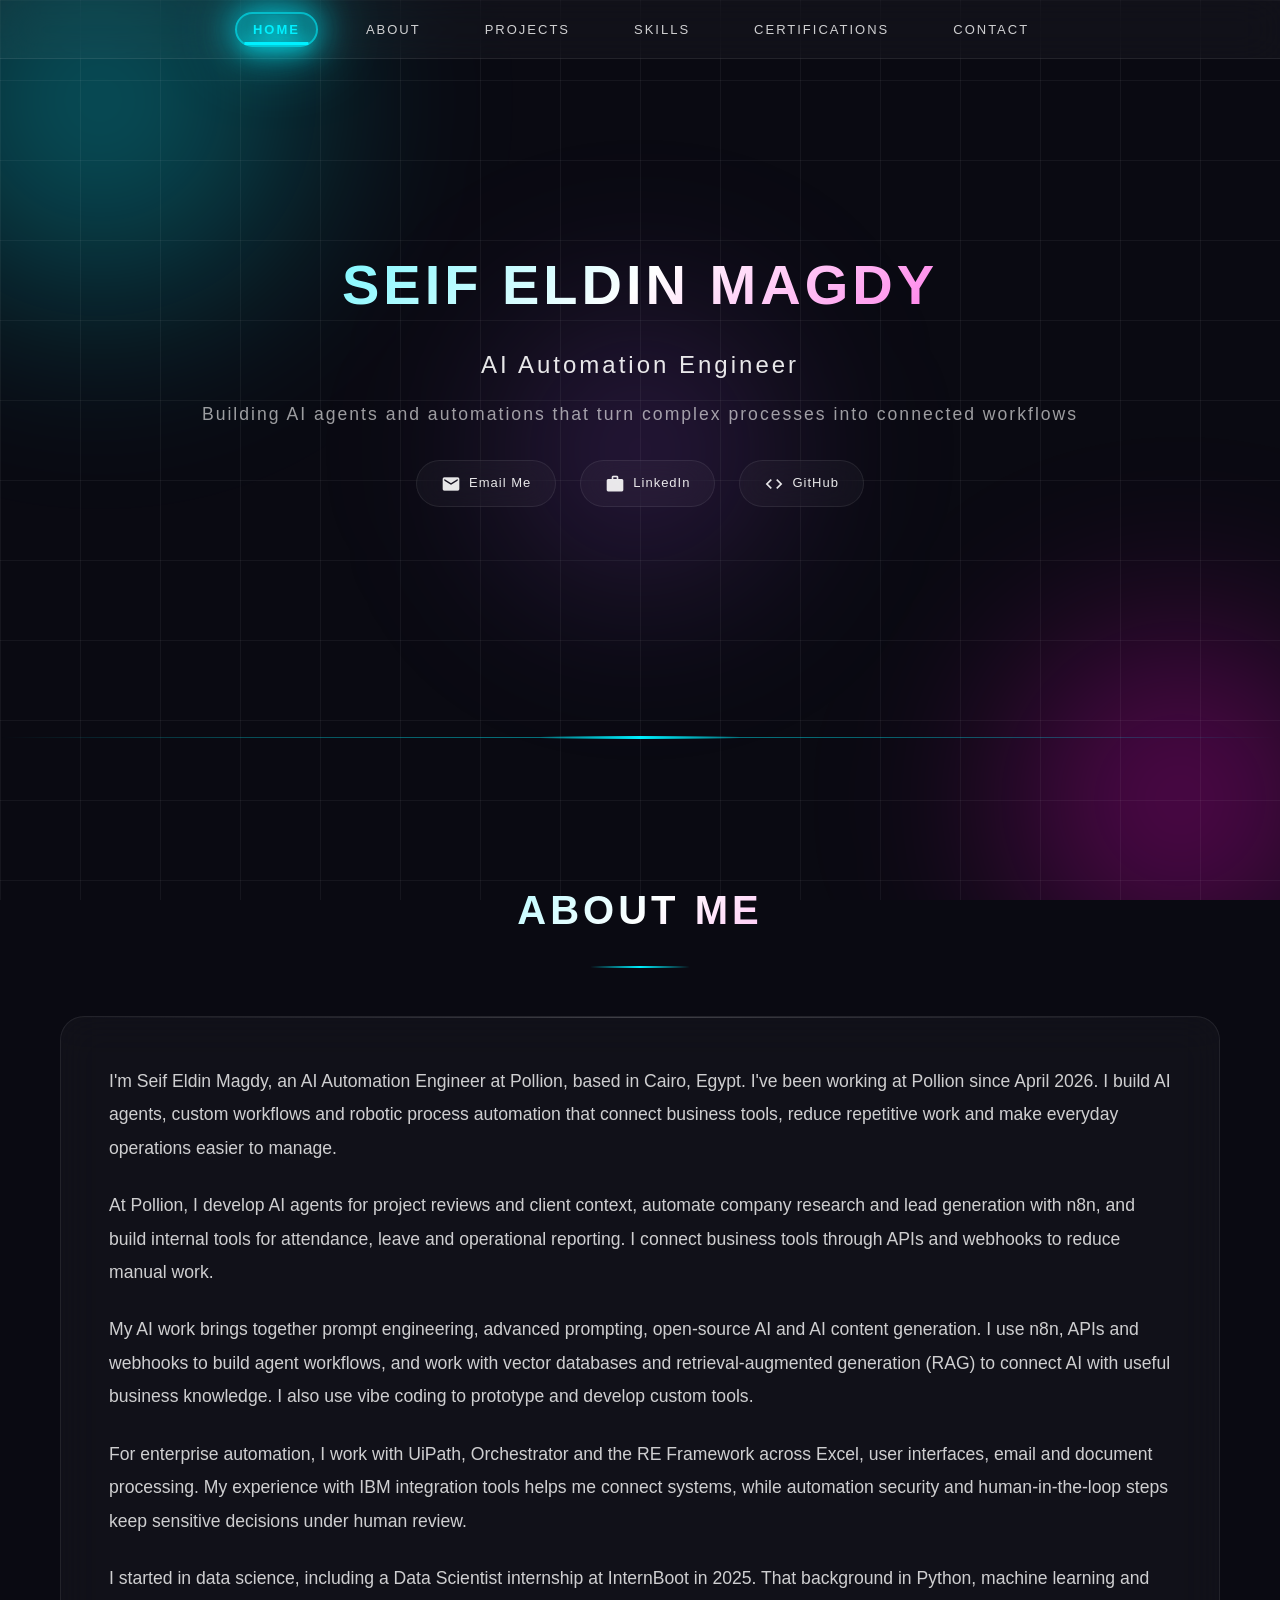
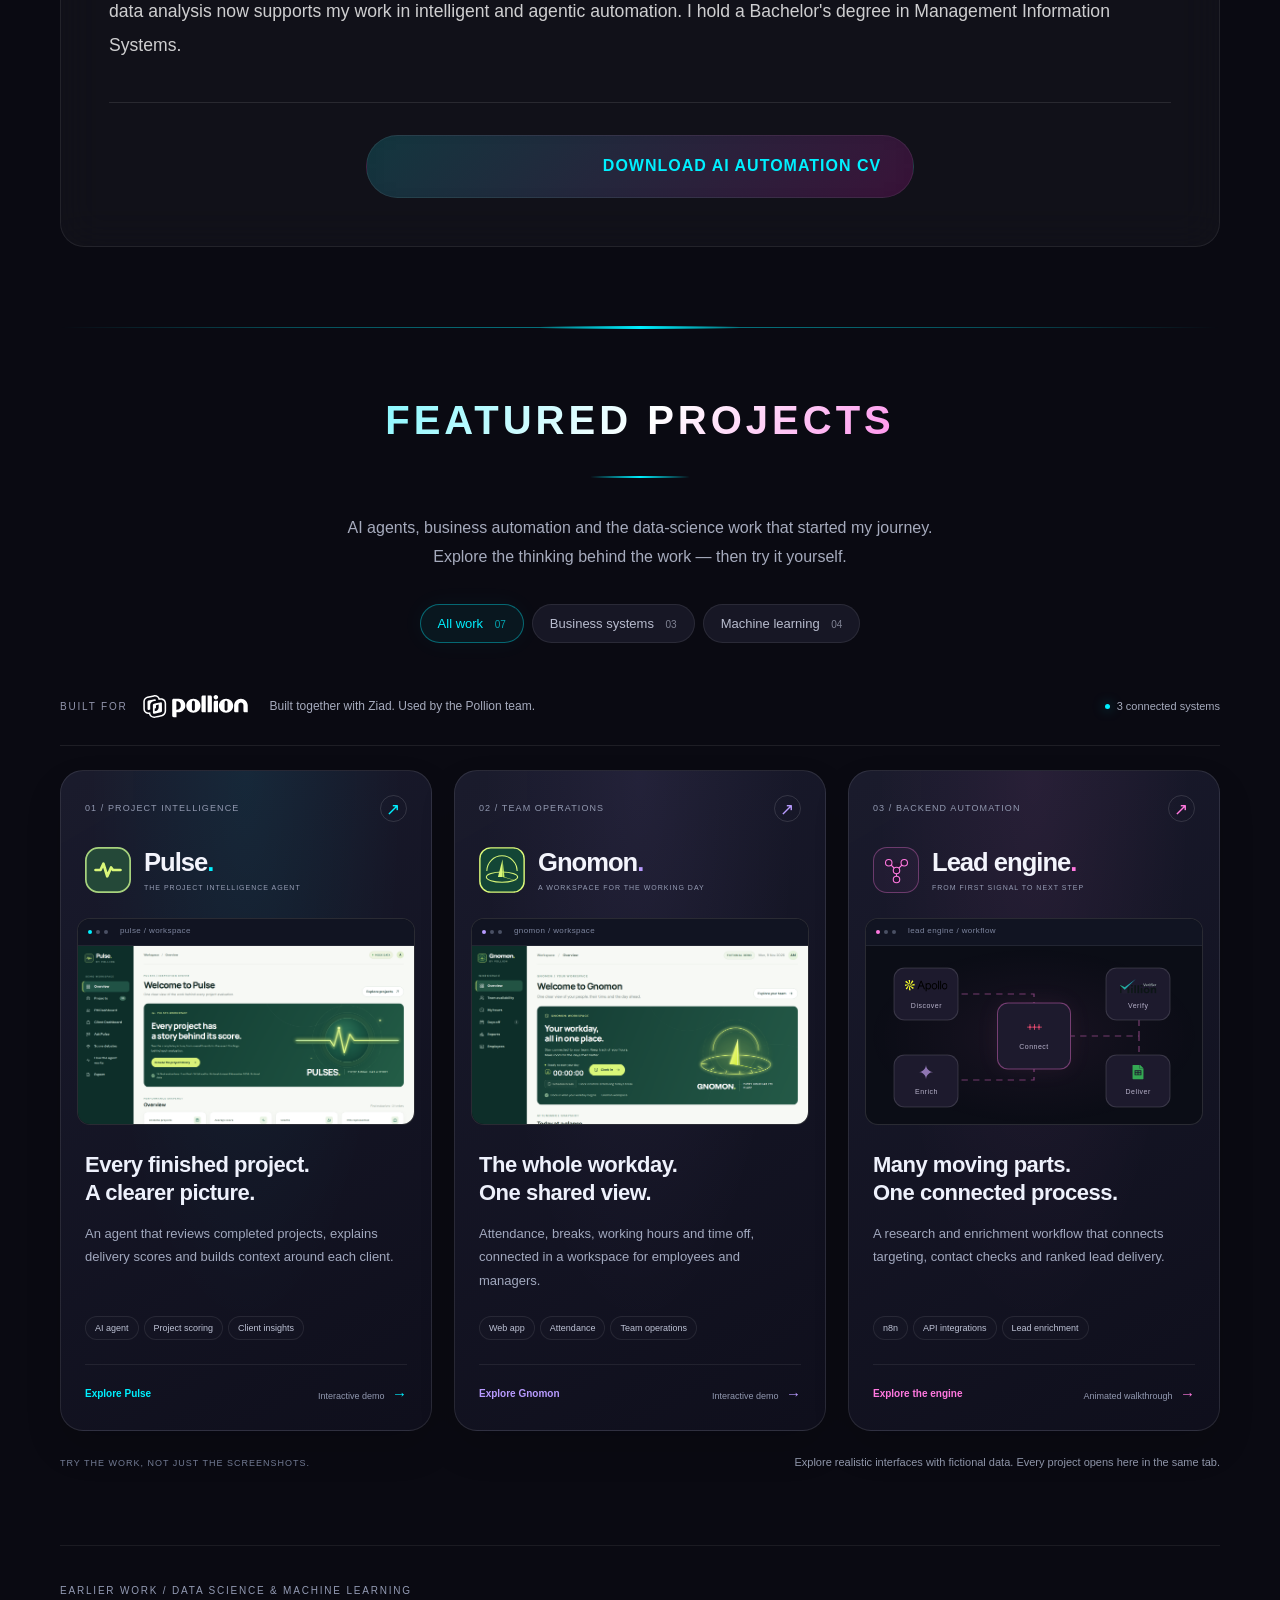
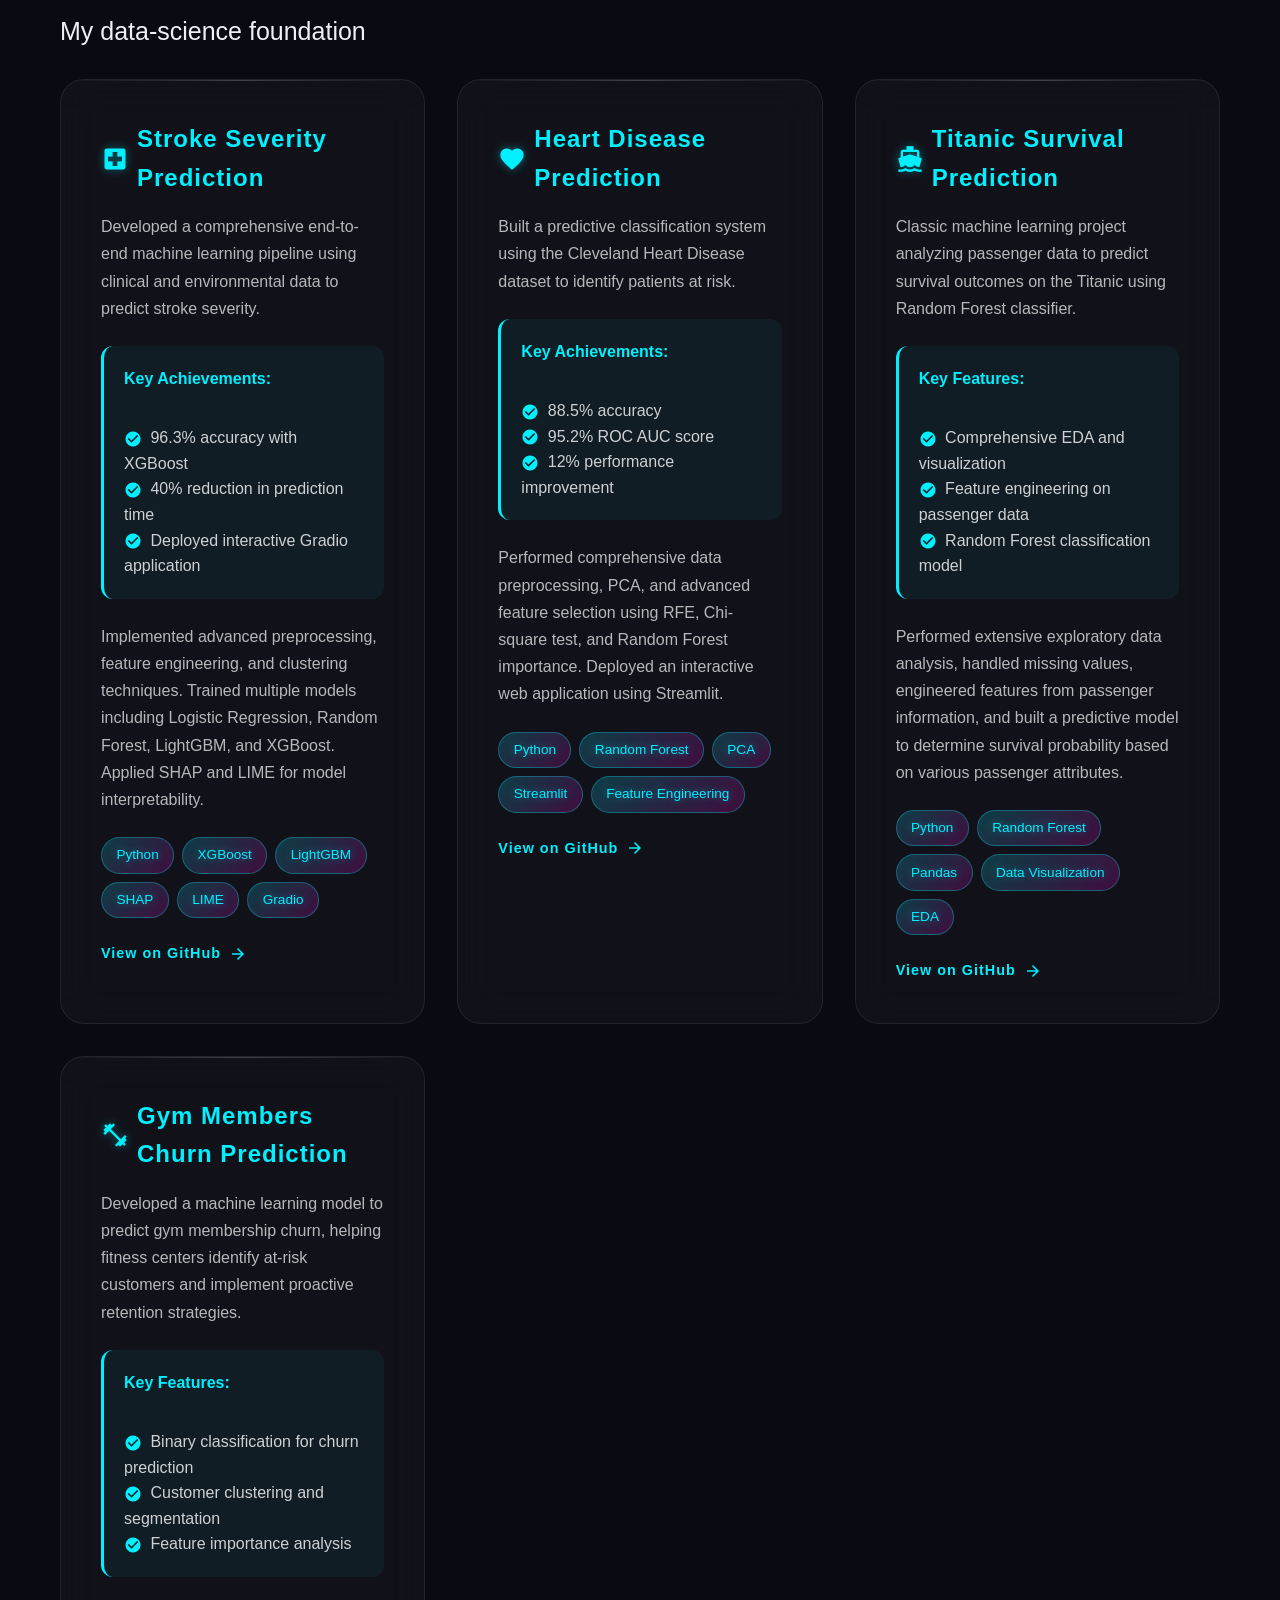
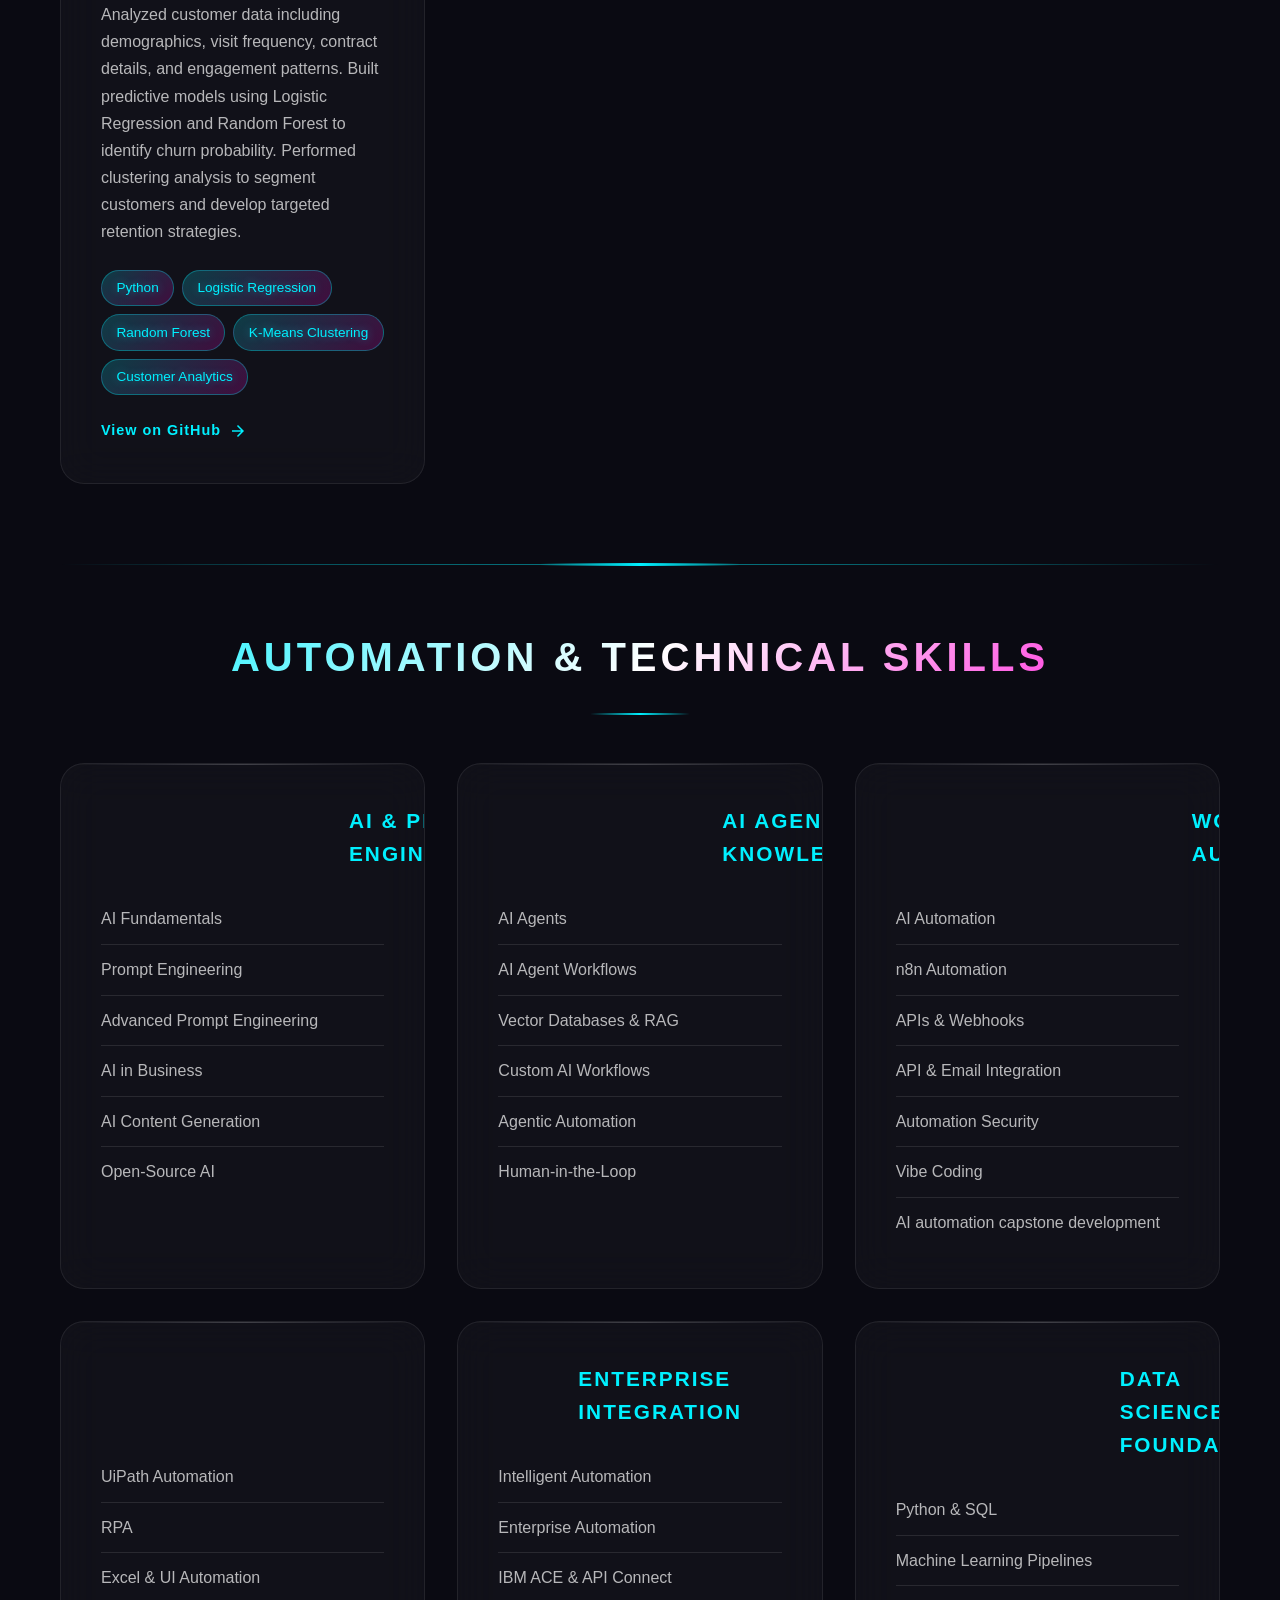
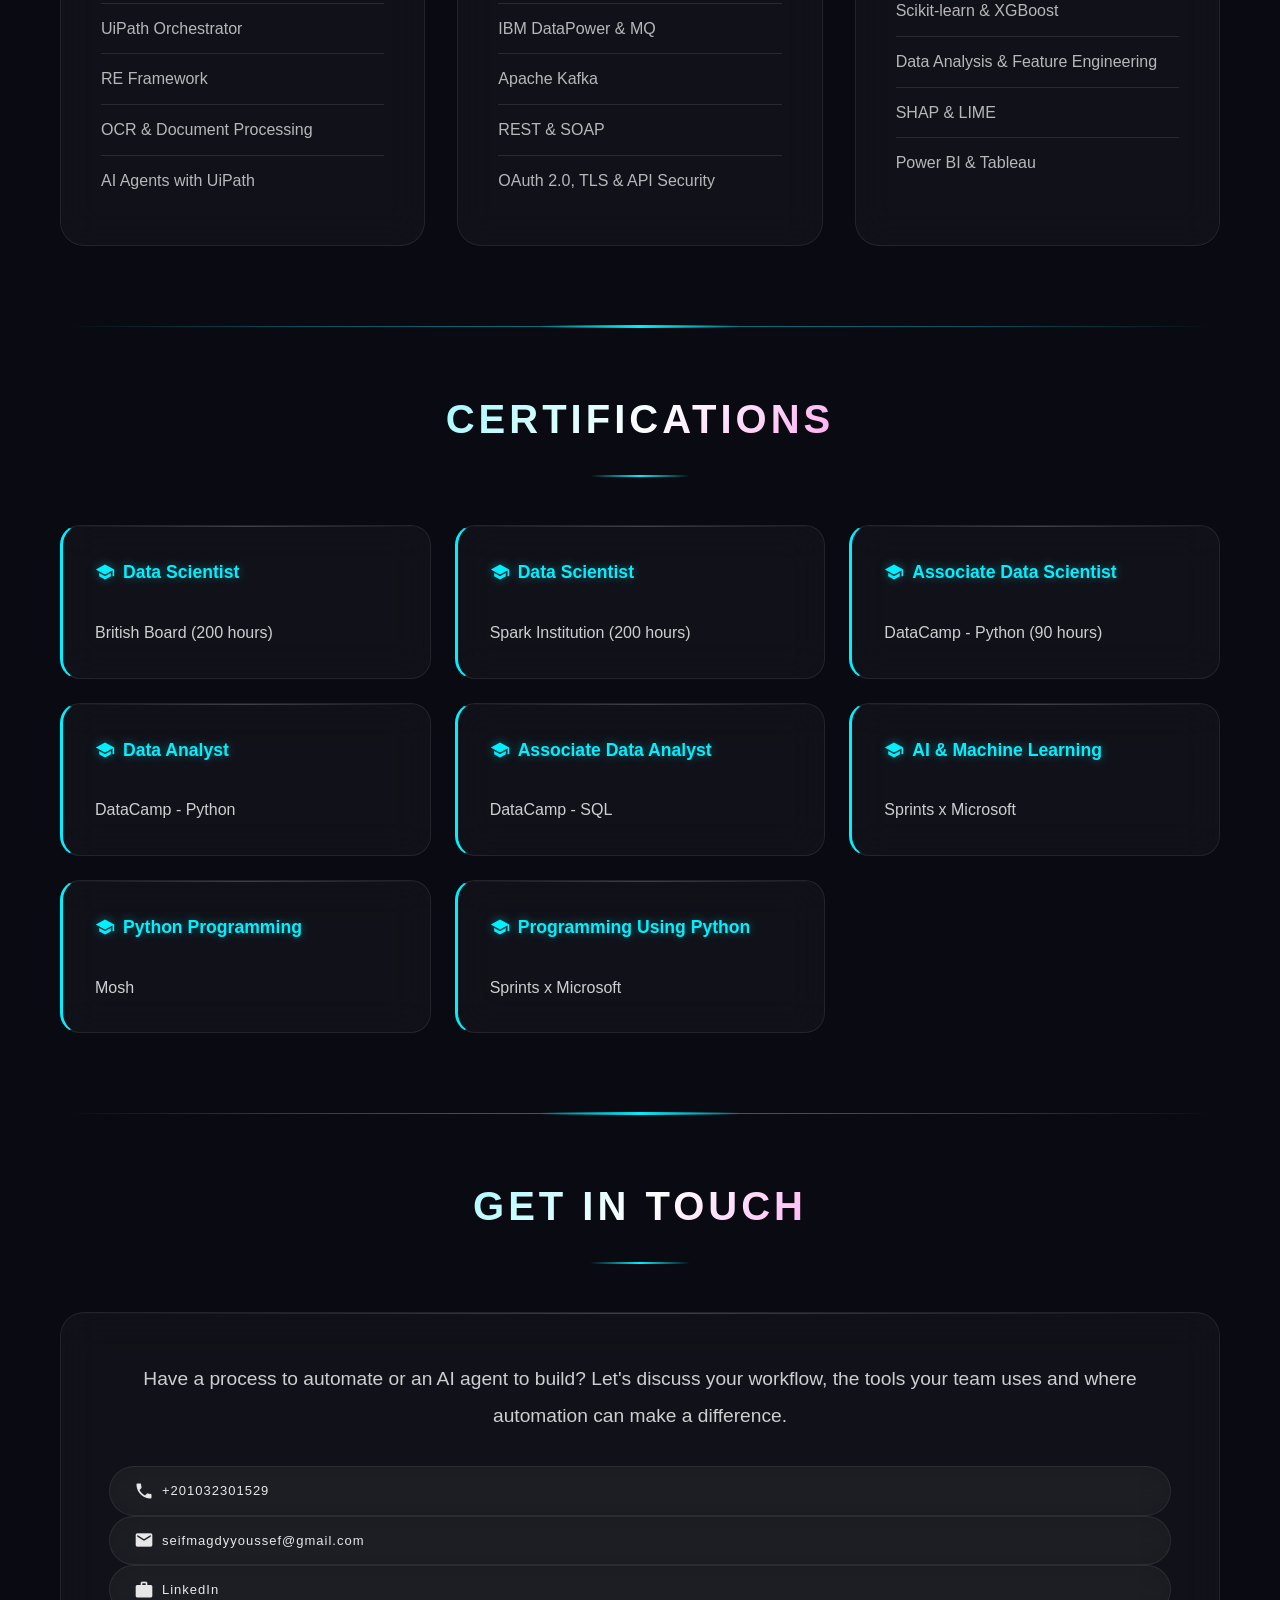
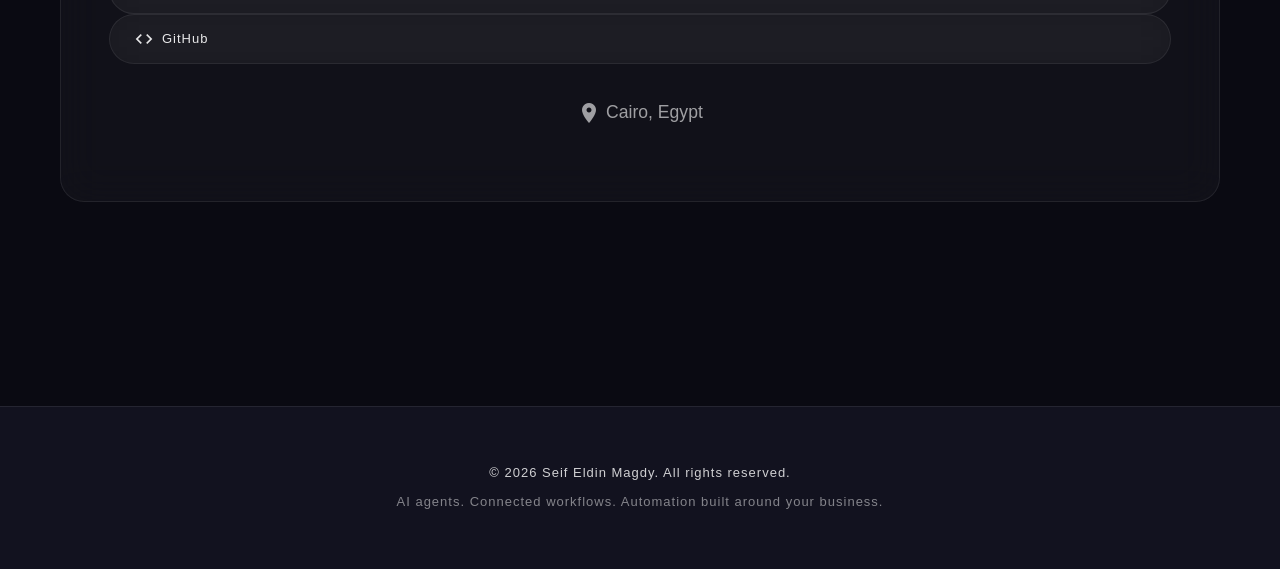
==== commit ae8e7d95: "Update AI automation portfolio, Pollion projects, and CV" ====
--- a/index.html
+++ b/index.html
@@ -5,19 +5,20 @@
     <meta charset="UTF-8">
     <meta name="viewport" content="width=device-width, initial-scale=1.0">
     <meta name="description"
-        content="Seif Eldin Magdy - Data Scientist & Machine Learning Engineer. Building intelligent solutions with data-driven insights.">
-    <meta name="keywords" content="Data Scientist, Machine Learning, ML Engineer, Python, AI, Data Science">
+        content="Seif Eldin Magdy - AI Automation Engineer with a background in data science. Building AI agents, n8n workflows and UiPath automation for business.">
+    <meta name="keywords" content="AI Automation Engineer, AI Agents, n8n, UiPath, RPA, Prompt Engineering, APIs, Webhooks, RAG, Python">
     <meta name="author" content="Seif Eldin Magdy">
 
     <!-- Open Graph / Facebook -->
     <meta property="og:type" content="website">
-    <meta property="og:title" content="Seif Eldin Magdy | Data Scientist & ML Engineer">
-    <meta property="og:description" content="Building intelligent solutions with data-driven insights">
-
-    <title>Seif Eldin Magdy | Data Scientist & ML Engineer</title>
+    <meta property="og:title" content="Seif Eldin Magdy | AI Automation Engineer">
+    <meta property="og:description" content="Building AI agents and automations that turn complex processes into connected workflows">
+
+    <title>Seif Eldin Magdy | AI Automation Engineer</title>
 
     <!-- Stylesheet -->
     <link rel="stylesheet" href="style.css">
+    <link rel="stylesheet" href="projects/projects.css">
 
     <!-- Material Icons -->
     <link href="https://fonts.googleapis.com/icon?family=Material+Icons" rel="stylesheet">
@@ -51,8 +52,8 @@
 
     <section id="home" class="hero">
         <h1>Seif Eldin Magdy</h1>
-        <div class="title">Data Scientist | Machine Learning Engineer</div>
-        <div class="subtitle">Building intelligent solutions with data-driven insights</div>
+        <div class="title">AI Automation Engineer</div>
+        <div class="subtitle">Building AI agents and automations that turn complex processes into connected workflows</div>
         <div class="contact-info">
             <a href="mailto:seifmagdyyoussef@gmail.com"><span class="material-icons">email</span> Email Me</a>
             <a href="https://linkedin.com/in/SeifMagdy" target="_blank"><span class="material-icons">work</span>
@@ -68,30 +69,34 @@
         <section id="about">
             <h2>About Me</h2>
             <div class="about-content">
-                <p>Welcome! I'm Seif Eldin Magdy, a passionate Data Scientist and Machine Learning Engineer based in
-                    Cairo, Egypt. I graduated with a Bachelor's degree in Management Information Systems and have
-                    dedicated myself to mastering the art of turning complex data into actionable insights.</p>
-
-                <p>My expertise lies in building end-to-end machine learning pipelines and deploying scalable ML systems
-                    that solve real-world business challenges. I specialize in developing predictive models using
-                    state-of-the-art techniques and frameworks including TensorFlow, PyTorch, and various ensemble
-                    methods.</p>
-
-                <p>I've successfully delivered projects achieving remarkable accuracy rates, such as a stroke severity
-                    prediction system with 96.3% accuracy using XGBoost, and optimized model performance by reducing
-                    prediction times by 40%. My approach combines rigorous feature engineering, advanced model
-                    optimization, and interpretability techniques like SHAP and LIME to ensure transparency in AI
-                    decision-making.</p>
-
-                <p>Beyond technical skills, I serve as a judge at the Code Challenge Championship 2025, where I evaluate
-                    coding solutions and maintain high competition standards. I'm committed to continuous learning and
-                    staying at the forefront of AI and machine learning innovations.</p>
+                <p>I'm Seif Eldin Magdy, an AI Automation Engineer at Pollion, based in Cairo, Egypt.
+                    I've been working at Pollion since April 2026. I build AI agents,
+                    custom workflows and robotic process automation that connect business tools, reduce repetitive
+                    work and make everyday operations easier to manage.</p>
+
+                <p>At Pollion, I develop AI agents for project reviews and client context, automate company
+                    research and lead generation with n8n, and build internal tools for attendance, leave and
+                    operational reporting. I connect business tools through APIs and webhooks to reduce manual work.</p>
+
+                <p>My AI work brings together prompt engineering, advanced prompting, open-source AI and
+                    AI content generation. I use n8n, APIs and webhooks to build agent workflows, and work with
+                    vector databases and retrieval-augmented generation (RAG) to connect AI with useful business
+                    knowledge. I also use vibe coding to prototype and develop custom tools.</p>
+
+                <p>For enterprise automation, I work with UiPath, Orchestrator and the RE Framework across
+                    Excel, user interfaces, email and document processing. My experience with IBM integration
+                    tools helps me connect systems, while automation security and human-in-the-loop steps keep
+                    sensitive decisions under human review.</p>
+
+                <p>I started in data science, including a Data Scientist internship at InternBoot in 2025.
+                    That background in Python, machine learning and data analysis now supports my work in
+                    intelligent and agentic automation. I hold a Bachelor's degree in Management Information Systems.</p>
 
                 <div class="cv-download-container">
-                    <a href="https://drive.google.com/uc?export=download&id=18uZ26xQG48bGSmPwNF7Fi6eVcp6H1ZCw"
-                        target="_blank" class="cv-download-btn">
+                    <a href="assets/Seif_Eldin_Magdy_AI_Automation_Engineer_CV.pdf"
+                        download="Seif_Eldin_Magdy_AI_Automation_Engineer_CV.pdf" class="cv-download-btn">
                         <span class="material-icons">download</span>
-                        Download CV
+                        Download AI Automation CV
                     </a>
                 </div>
             </div>
@@ -102,6 +107,49 @@
 
         <section id="projects">
             <h2>Featured Projects</h2>
+            <p class="projects-intro">AI agents, business automation and the data-science work that started my journey.<br>Explore the thinking behind the work — then try it yourself.</p>
+            <div class="project-filters" role="group" aria-label="Filter projects">
+                <button type="button" data-project-filter="all" aria-pressed="true">All work <span>07</span></button>
+                <button type="button" data-project-filter="systems" aria-pressed="false">Business systems <span>03</span></button>
+                <button type="button" data-project-filter="ml" aria-pressed="false">Machine learning <span>04</span></button>
+            </div>
+            <p class="sr-only" id="project-filter-status" role="status" aria-live="polite">Showing all 7 projects.</p>
+            <div data-project-group="systems" class="systems-collection">
+                <div class="client-heading">
+                    <div class="client-identity"><span class="client-label">BUILT FOR</span><img src="projects/assets/pollion-logo.svg" alt="Pollion" width="112" height="36"></div>
+                    <p>Built together with Ziad. Used by the Pollion team.</p>
+                    <span class="collection-status"><i></i> 3 connected systems</span>
+                </div>
+                <div class="systems-grid">
+                    <a href="projects/pulse/" class="system-card system-pulse" data-project-link>
+                        <div class="system-card-top"><span>01 / PROJECT INTELLIGENCE</span><span class="card-arrow" aria-hidden="true">↗</span></div>
+                        <div class="system-identity"><img src="projects/assets/pulse-mark.svg" alt="Pulse logo" width="48" height="48"><div><h3>Pulse<span>.</span></h3><span>THE PROJECT INTELLIGENCE AGENT</span></div></div>
+                        <div class="system-preview"><div class="preview-bar"><i></i><i></i><i></i><span>pulse / workspace</span></div><div class="preview-image"><img src="projects/assets/pulse-portal-preview.png" alt="Pulse demo showing project scores and its project intelligence dashboard" loading="lazy" width="1440" height="1000"></div><span class="preview-open">Step inside the demo <b aria-hidden="true">↗</b></span></div>
+                        <div class="system-copy"><h4>Every finished project.<br>A clearer picture.</h4><p>An agent that reviews completed projects, explains delivery scores and builds context around each client.</p></div>
+                        <div class="system-tags"><span>AI agent</span><span>Project scoring</span><span>Client insights</span></div>
+                        <div class="system-card-footer"><span>Explore Pulse</span><span>Interactive demo <b aria-hidden="true">→</b></span></div>
+                    </a>
+                    <a href="projects/gnomon/" class="system-card system-gnomon" data-project-link>
+                        <div class="system-card-top"><span>02 / TEAM OPERATIONS</span><span class="card-arrow" aria-hidden="true">↗</span></div>
+                        <div class="system-identity"><img src="projects/assets/gnomon-mark.svg" alt="Gnomon logo" width="48" height="48"><div><h3>Gnomon<span>.</span></h3><span>A WORKSPACE FOR THE WORKING DAY</span></div></div>
+                        <div class="system-preview"><div class="preview-bar"><i></i><i></i><i></i><span>gnomon / workspace</span></div><div class="preview-image"><img src="projects/assets/gnomon-portal-preview.png" alt="Gnomon demo with attendance, working hours and team availability" loading="lazy" width="1440" height="1000"></div><span class="preview-open">Step inside the demo <b aria-hidden="true">↗</b></span></div>
+                        <div class="system-copy"><h4>The whole workday.<br>One shared view.</h4><p>Attendance, breaks, working hours and time off, connected in a workspace for employees and managers.</p></div>
+                        <div class="system-tags"><span>Web app</span><span>Attendance</span><span>Team operations</span></div>
+                        <div class="system-card-footer"><span>Explore Gnomon</span><span>Interactive demo <b aria-hidden="true">→</b></span></div>
+                    </a>
+                    <a href="projects/lead-generation/" class="system-card system-leads" data-project-link>
+                        <div class="system-card-top"><span>03 / BACKEND AUTOMATION</span><span class="card-arrow" aria-hidden="true">↗</span></div>
+                        <div class="system-identity"><span class="lead-mark" aria-hidden="true"><svg viewBox="0 0 48 48"><path d="M12 12 24 24 36 12M24 24v14"/><circle cx="12" cy="12" r="5"/><circle cx="36" cy="12" r="5"/><circle cx="24" cy="38" r="5"/><circle cx="24" cy="24" r="5"/></svg></span><div><h3>Lead engine<span>.</span></h3><span>FROM FIRST SIGNAL TO NEXT STEP</span></div></div>
+                        <div class="system-preview lead-mini"><div class="preview-bar"><i></i><i></i><i></i><span>lead engine / workflow</span></div><div class="mini-flow" aria-hidden="true"><svg class="mini-wires" viewBox="0 0 320 180" preserveAspectRatio="none"><path d="M58 48H160V90M58 134H160V90M160 90H260V48M160 90H260V134"/></svg><div class="mini-node mini-apollo"><img src="projects/lead-generation/logos/apollo.svg" alt=""><span>Discover</span></div><div class="mini-node mini-ai"><img src="projects/lead-generation/logos/googlegemini.svg" alt=""><span>Enrich</span></div><div class="mini-node mini-core"><img src="projects/lead-generation/logos/n8n.svg" alt=""><span>Connect</span></div><div class="mini-node mini-verify"><img src="projects/lead-generation/logos/millionverifier.svg" alt=""><span>Verify</span></div><div class="mini-node mini-sheet"><img src="projects/lead-generation/logos/googlesheets.svg" alt=""><span>Deliver</span></div></div><span class="preview-open">Follow the workflow <b aria-hidden="true">↗</b></span></div>
+                        <div class="system-copy"><h4>Many moving parts.<br>One connected process.</h4><p>A research and enrichment workflow that connects targeting, contact checks and ranked lead delivery.</p></div>
+                        <div class="system-tags"><span>n8n</span><span>API integrations</span><span>Lead enrichment</span></div>
+                        <div class="system-card-footer"><span>Explore the engine</span><span>Animated walkthrough <b aria-hidden="true">→</b></span></div>
+                    </a>
+                </div>
+                <div class="systems-note"><span>TRY THE WORK, NOT JUST THE SCREENSHOTS.</span><p>Explore realistic interfaces with fictional data. Every project opens here in the same tab.</p></div>
+            </div>
+            <div data-project-group="ml" class="ml-collection">
+            <div class="work-group-heading"><span>EARLIER WORK / DATA SCIENCE &amp; MACHINE LEARNING</span><h3>My data-science foundation</h3></div>
             <div class="projects-grid">
                 <div class="project-card">
                     <h3><span class="material-icons">local_hospital</span> Stroke Severity Prediction</h3>
@@ -213,72 +261,82 @@
                         class="github-link">View on GitHub <span class="material-icons">arrow_forward</span></a>
                 </div>
             </div>
+            </div>
         </section>
 
         <!-- Section Divider -->
         <div class="section-divider"></div>
 
         <section id="skills">
-            <h2>Technical Skills</h2>
+            <h2>Automation &amp; Technical Skills</h2>
             <div class="skills-grid">
                 <div class="skill-category">
-                    <h3><span class="material-icons">code</span> Programming</h3>
-                    <ul>
-                        <li>Python</li>
-                        <li>SQL</li>
-                    </ul>
-                </div>
-
-                <div class="skill-category">
-                    <h3><span class="material-icons">smart_toy</span> ML & AI</h3>
-                    <ul>
-                        <li>TensorFlow & PyTorch</li>
-                        <li>Scikit-learn</li>
-                        <li>Deep Learning</li>
-                        <li>NLP & Computer Vision</li>
-                        <li>XGBoost & LightGBM</li>
-                        <li>Random Forest</li>
-                    </ul>
-                </div>
-
-                <div class="skill-category">
-                    <h3><span class="material-icons">bar_chart</span> Data Analysis</h3>
-                    <ul>
-                        <li>EDA & Statistical Testing</li>
-                        <li>Time Series Analysis</li>
-                        <li>Feature Engineering</li>
-                        <li>Model Evaluation</li>
-                        <li>Regression & Clustering</li>
-                    </ul>
-                </div>
-
-                <div class="skill-category">
-                    <h3><span class="material-icons">build</span> Tools & Cloud</h3>
-                    <ul>
-                        <li>Git & GitHub</li>
-                        <li>Docker</li>
-                        <li>AWS, Azure, GCP</li>
-                        <li>Gradio & Streamlit</li>
-                    </ul>
-                </div>
-
-                <div class="skill-category">
-                    <h3><span class="material-icons">trending_up</span> Visualization</h3>
-                    <ul>
-                        <li>Power BI</li>
-                        <li>Tableau</li>
-                        <li>Dashboards</li>
-                    </ul>
-                </div>
-
-                <div class="skill-category">
-                    <h3><span class="material-icons">gps_fixed</span> Soft Skills</h3>
-                    <ul>
-                        <li>Research & Problem Solving</li>
-                        <li>Team Work</li>
-                        <li>Communication</li>
-                        <li>Critical Thinking</li>
-                        <li>Presentation Skills</li>
+                    <h3><span class="material-icons">psychology</span> AI &amp; Prompt Engineering</h3>
+                    <ul>
+                        <li>AI Fundamentals</li>
+                        <li>Prompt Engineering</li>
+                        <li>Advanced Prompt Engineering</li>
+                        <li>AI in Business</li>
+                        <li>AI Content Generation</li>
+                        <li>Open-Source AI</li>
+                    </ul>
+                </div>
+                <div class="skill-category">
+                    <h3><span class="material-icons">smart_toy</span> AI Agents &amp; Knowledge</h3>
+                    <ul>
+                        <li>AI Agents</li>
+                        <li>AI Agent Workflows</li>
+                        <li>Vector Databases &amp; RAG</li>
+                        <li>Custom AI Workflows</li>
+                        <li>Agentic Automation</li>
+                        <li>Human-in-the-Loop</li>
+                    </ul>
+                </div>
+                <div class="skill-category">
+                    <h3><span class="material-icons">account_tree</span> Workflow Automation</h3>
+                    <ul>
+                        <li>AI Automation</li>
+                        <li>n8n Automation</li>
+                        <li>APIs &amp; Webhooks</li>
+                        <li>API &amp; Email Integration</li>
+                        <li>Automation Security</li>
+                        <li>Vibe Coding</li>
+                        <li>AI automation capstone development</li>
+                    </ul>
+                </div>
+                <div class="skill-category">
+                    <h3><span class="material-icons">precision_manufacturing</span> UiPath &amp; RPA</h3>
+                    <ul>
+                        <li>UiPath Automation</li>
+                        <li>RPA</li>
+                        <li>Excel &amp; UI Automation</li>
+                        <li>UiPath Orchestrator</li>
+                        <li>RE Framework</li>
+                        <li>OCR &amp; Document Processing</li>
+                        <li>AI Agents with UiPath</li>
+                    </ul>
+                </div>
+                <div class="skill-category">
+                    <h3><span class="material-icons">hub</span> Enterprise Integration</h3>
+                    <ul>
+                        <li>Intelligent Automation</li>
+                        <li>Enterprise Automation</li>
+                        <li>IBM ACE &amp; API Connect</li>
+                        <li>IBM DataPower &amp; MQ</li>
+                        <li>Apache Kafka</li>
+                        <li>REST &amp; SOAP</li>
+                        <li>OAuth 2.0, TLS &amp; API Security</li>
+                    </ul>
+                </div>
+                <div class="skill-category">
+                    <h3><span class="material-icons">analytics</span> Data Science Foundation</h3>
+                    <ul>
+                        <li>Python &amp; SQL</li>
+                        <li>Machine Learning Pipelines</li>
+                        <li>Scikit-learn &amp; XGBoost</li>
+                        <li>Data Analysis &amp; Feature Engineering</li>
+                        <li>SHAP &amp; LIME</li>
+                        <li>Power BI &amp; Tableau</li>
                     </ul>
                 </div>
             </div>
@@ -331,8 +389,8 @@
         <section id="contact">
             <h2>Get In Touch</h2>
             <div class="about-content" style="text-align: center;">
-                <p style="font-size: 1.2rem; margin-bottom: 2rem;">I'm always interested in discussing new
-                    opportunities, collaborations, or just connecting with fellow data enthusiasts!</p>
+                <p style="font-size: 1.2rem; margin-bottom: 2rem;">Have a process to automate or an AI agent to build? Let's discuss your workflow,
+                    the tools your team uses and where automation can make a difference.</p>
                 <div class="contact-info" style="justify-content: center;">
                     <a href="tel:+201032301529"><span class="material-icons">phone</span> +201032301529</a>
                     <a href="mailto:seifmagdyyoussef@gmail.com"><span class="material-icons">email</span>
@@ -350,15 +408,16 @@
 
     <footer>
         <p>&copy; <span id="currentYear">2024</span> Seif Eldin Magdy. All rights reserved.</p>
-        <p style="margin-top: 0.5rem; opacity: 0.8;">Built with passion for Data Science and Machine Learning</p>
+        <p style="margin-top: 0.5rem; opacity: 0.8;">AI agents. Connected workflows. Automation built around your business.</p>
     </footer>
 
     <!-- JavaScript -->
     <script src="script.js"></script>
+    <script src="projects/showcase.js"></script>
     <script>
         // Update copyright year
         document.getElementById('currentYear').textContent = new Date().getFullYear();
     </script>
 </body>
 
-</html>+</html>
--- a/style.css
+++ b/style.css
@@ -30,6 +30,11 @@
     margin: 0;
     padding: 0;
     box-sizing: border-box;
+}
+
+html {
+    scroll-behavior: smooth;
+    /* ADDED: For smooth scrolling */
 }
 
 body {
@@ -180,15 +185,66 @@
 }
 
 nav a:hover {
-    color: var(--primary);
-    background: rgba(0, 240, 255, 0.1);
+    color: var(--primary) !important;
+    background: rgba(0, 240, 255, 0.15) !important;
     transform: translateY(-2px);
-}
-
+    box-shadow: 0 0 15px rgba(0, 240, 255, 0.3), 0 0 30px rgba(0, 240, 255, 0.2) !important;
+    text-shadow: 0 0 8px var(--glow-cyan) !important;
+    font-weight: 500 !important;
+}
+
+/* ENHANCED: Better active state with glow - Shows which section you're in */
+/* This stays visible even when mouse is not hovering - persists after click */
 nav a.active {
-    color: var(--primary);
-    background: rgba(0, 240, 255, 0.15);
-    font-weight: 600;
+    color: var(--primary) !important;
+    background: rgba(0, 240, 255, 0.35) !important;
+    font-weight: 700 !important;
+    box-shadow: 0 0 35px rgba(0, 240, 255, 0.8), 0 0 70px rgba(0, 240, 255, 0.6), inset 0 0 30px rgba(0, 240, 255, 0.2) !important;
+    text-shadow: 0 0 20px var(--glow-cyan), 0 0 30px var(--glow-cyan), 0 0 40px var(--glow-cyan) !important;
+    transform: translateY(-2px) scale(1.02);
+    border: 2px solid rgba(0, 240, 255, 0.6) !important;
+    position: relative;
+    /* Ensure it's always visible, not just on hover */
+    opacity: 1 !important;
+    visibility: visible !important;
+    /* Make sure it overrides hover */
+    pointer-events: auto !important;
+}
+
+/* Add a pulsing glow effect to active link */
+nav a.active::before {
+    content: '';
+    position: absolute;
+    top: 50%;
+    left: 50%;
+    transform: translate(-50%, -50%);
+    width: 100%;
+    height: 100%;
+    border-radius: 50px;
+    background: radial-gradient(circle, rgba(0, 240, 255, 0.3) 0%, transparent 70%);
+    animation: pulseGlow 2s ease-in-out infinite;
+    pointer-events: none;
+    z-index: -1;
+}
+
+@keyframes pulseGlow {
+    0%, 100% {
+        opacity: 0.5;
+        transform: translate(-50%, -50%) scale(1);
+    }
+    50% {
+        opacity: 0.8;
+        transform: translate(-50%, -50%) scale(1.1);
+    }
+}
+
+/* Enhanced hover on active link - even stronger when hovering */
+nav a.active:hover {
+    background: rgba(0, 240, 255, 0.4) !important;
+    box-shadow: 0 0 40px rgba(0, 240, 255, 0.9), 0 0 80px rgba(0, 240, 255, 0.7), inset 0 0 35px rgba(0, 240, 255, 0.25) !important;
+    transform: translateY(-3px) scale(1.03);
+    border-color: rgba(0, 240, 255, 0.8) !important;
+    text-shadow: 0 0 25px var(--glow-cyan), 0 0 35px var(--glow-cyan), 0 0 50px var(--glow-cyan) !important;
 }
 
 nav a::after {
@@ -203,9 +259,16 @@
     transform: translateX(-50%);
 }
 
-nav a:hover::after,
+nav a:hover::after {
+    width: 70% !important;
+    box-shadow: 0 0 10px var(--primary);
+}
+
 nav a.active::after {
-    width: 60%;
+    width: 80% !important;
+    box-shadow: 0 0 15px var(--primary), 0 0 25px var(--primary);
+    height: 3px;
+    opacity: 1 !important;
 }
 
 /* ============================================
@@ -309,12 +372,12 @@
 .section-divider {
     width: 100%;
     height: 1px;
-    background: linear-gradient(90deg, 
-        transparent 0%, 
-        rgba(0, 240, 255, 0.3) 20%, 
-        rgba(0, 240, 255, 0.5) 50%, 
-        rgba(0, 240, 255, 0.3) 80%, 
-        transparent 100%);
+    background: linear-gradient(90deg,
+            transparent 0%,
+            rgba(0, 240, 255, 0.3) 20%,
+            rgba(0, 240, 255, 0.5) 50%,
+            rgba(0, 240, 255, 0.3) 80%,
+            transparent 100%);
     margin: 60px 0;
     position: relative;
     z-index: 10;
@@ -328,10 +391,10 @@
     transform: translateX(-50%);
     width: 200px;
     height: 3px;
-    background: linear-gradient(90deg, 
-        transparent, 
-        var(--primary), 
-        transparent);
+    background: linear-gradient(90deg,
+            transparent,
+            var(--primary),
+            transparent);
     border-radius: 2px;
 }
 
@@ -970,384 +1033,8 @@
 }
 
 /* ============================================
-   NEXAVERSE TEMPLATE COMPONENTS
-   ============================================ */
-.header {
-    text-align: center;
-    margin-bottom: 60px;
-    opacity: 0;
-    animation: fadeUp 0.8s ease-out 1s forwards;
-}
-
-.logo {
-    width: 90px;
-    height: 90px;
-    margin: 0 auto 25px;
-    position: relative;
-}
-
-.logo svg {
-    width: 100%;
-    height: 100%;
-    filter: drop-shadow(0 0 20px var(--glow-cyan));
-}
-
-.brand-name {
-    font-family: 'Syne', sans-serif;
-    font-size: 52px;
-    font-weight: 600;
-    letter-spacing: 6px;
-    margin-bottom: 12px;
-    background: linear-gradient(135deg, var(--primary) 0%, #ffffff 50%, var(--secondary) 100%);
-    -webkit-background-clip: text;
-    -webkit-text-fill-color: transparent;
-    background-clip: text;
-    text-transform: uppercase;
-}
-
-.tagline {
-    font-size: 13px;
-    letter-spacing: 5px;
-    color: rgba(255, 255, 255, 0.5);
-    text-transform: uppercase;
-    font-weight: 300;
-}
-
-.menu-grid {
-    display: grid;
-    grid-template-columns: repeat(3, 204px);
-    gap: 25px;
-    margin: 0 auto 40px;
-    justify-content: center;
-}
-
-.menu-item {
-    height: 170px;
-    background: var(--glass-bg);
-    backdrop-filter: blur(20px);
-    -webkit-backdrop-filter: blur(20px);
-    border: 1px solid var(--glass-border);
-    border-radius: 24px;
-    display: flex;
-    flex-direction: column;
-    justify-content: center;
-    align-items: center;
-    cursor: pointer;
-    position: relative;
-    overflow: hidden;
-    opacity: 0;
-    transform: translateY(30px) scale(0.9);
-    transition: all 0.5s cubic-bezier(0.175, 0.885, 0.32, 1.275);
-}
-
-.menu-item::before {
-    content: '';
-    position: absolute;
-    top: 0;
-    left: 0;
-    right: 0;
-    height: 50%;
-    background: linear-gradient(180deg,
-            rgba(255, 255, 255, 0.12) 0%,
-            rgba(255, 255, 255, 0.05) 40%,
-            transparent 100%);
-    border-radius: 24px 24px 0 0;
-    pointer-events: none;
-}
-
-.menu-item:hover {
-    transform: translateY(-10px) scale(1.02);
-    background: rgba(0, 240, 255, 0.08);
-    border-color: var(--primary);
-    box-shadow:
-        0 20px 40px rgba(0, 0, 0, 0.4),
-        0 0 30px rgba(0, 200, 220, 0.2);
-}
-
-.menu-item.visible {
-    opacity: 1;
-    transform: translateY(0) scale(1);
-}
-
-.menu-item.initial-load {
-    animation: menuAppear 0.5s ease-out forwards;
-}
-
-.menu-item.initial-load:nth-child(1) {
-    animation-delay: 1.1s;
-}
-
-.menu-item.initial-load:nth-child(2) {
-    animation-delay: 1.2s;
-}
-
-.menu-item.initial-load:nth-child(3) {
-    animation-delay: 1.3s;
-}
-
-.menu-item.initial-load:nth-child(4) {
-    animation-delay: 1.4s;
-}
-
-.menu-item.initial-load:nth-child(5) {
-    animation-delay: 1.5s;
-}
-
-.menu-item.initial-load:nth-child(6) {
-    animation-delay: 1.6s;
-}
-
-.menu-badge {
-    width: 60px;
-    height: 60px;
-    border-radius: 50%;
-    display: flex;
-    justify-content: center;
-    align-items: center;
-    font-family: 'Syne', sans-serif;
-    font-size: 22px;
-    font-weight: 700;
-    margin-bottom: 15px;
-    position: relative;
-    background: linear-gradient(135deg,
-            rgba(0, 240, 255, 0.15) 0%,
-            rgba(255, 0, 212, 0.15) 100%);
-    border: 1px solid rgba(255, 255, 255, 0.1);
-    color: var(--primary);
-    text-shadow: 0 0 20px var(--glow-cyan);
-    transition: all 0.4s ease;
-    overflow: hidden;
-}
-
-.menu-badge::before {
-    content: '';
-    position: absolute;
-    top: 2px;
-    left: 10%;
-    right: 10%;
-    height: 45%;
-    background: linear-gradient(180deg,
-            rgba(255, 255, 255, 0.3) 0%,
-            transparent 100%);
-    border-radius: 50%;
-    pointer-events: none;
-}
-
-.menu-badge::after {
-    content: '';
-    position: absolute;
-    inset: -3px;
-    border-radius: 50%;
-    border: 2px solid transparent;
-    border-top-color: var(--primary);
-    border-right-color: rgba(0, 200, 220, 0.5);
-    opacity: 0;
-    transition: opacity 0.4s ease;
-}
-
-.menu-item:hover .menu-badge {
-    background: linear-gradient(135deg,
-            rgba(0, 240, 255, 0.2) 0%,
-            rgba(0, 200, 220, 0.15) 100%);
-    transform: scale(1.1);
-    box-shadow: 0 0 25px rgba(0, 200, 220, 0.25);
-}
-
-.menu-item:hover .menu-badge::after {
-    opacity: 1;
-    animation: badgeSpin 2s linear infinite;
-}
-
-.menu-title {
-    font-size: 12px;
-    font-weight: 400;
-    letter-spacing: 3px;
-    text-transform: uppercase;
-    color: rgba(255, 255, 255, 0.7);
-    transition: all 0.3s ease;
-}
-
-.menu-item:hover .menu-title {
-    color: #ffffff;
-    letter-spacing: 4px;
-}
-
-.content-section {
-    display: none;
-    opacity: 0;
-    padding: 80px 20px;
-    position: relative;
-}
-
-.content-section.active {
-    display: block;
-    animation: sectionIn 0.6s ease-out forwards;
-}
-
-.section-header-small {
-    position: fixed;
-    top: 20px;
-    left: 20px;
-    display: flex;
-    align-items: center;
-    gap: 12px;
-    z-index: 100;
-    background: var(--glass-bg);
-    backdrop-filter: blur(20px);
-    -webkit-backdrop-filter: blur(20px);
-    padding: 12px 20px;
-    border-radius: 50px;
-    border: 1px solid var(--glass-border);
-}
-
-.small-logo {
-    width: 32px;
-    height: 32px;
-}
-
-.small-logo svg {
-    width: 100%;
-    height: 100%;
-    filter: drop-shadow(0 0 10px var(--glow-cyan));
-}
-
-.small-brand h3 {
-    font-family: 'Syne', sans-serif;
-    font-size: 14px;
-    font-weight: 600;
-    letter-spacing: 2px;
-    color: var(--primary);
-}
-
-.small-brand p {
-    font-size: 9px;
-    letter-spacing: 1px;
-    color: rgba(255, 255, 255, 0.5);
-    margin-top: 2px;
-}
-
-.back-btn {
-    position: fixed;
-    top: 20px;
-    right: 20px;
-    padding: 12px 24px;
-    background: var(--glass-bg);
-    backdrop-filter: blur(20px);
-    -webkit-backdrop-filter: blur(20px);
-    border: 1px solid var(--glass-border);
-    border-radius: 50px;
-    color: rgba(255, 255, 255, 0.8);
-    font-family: 'Outfit', sans-serif;
-    font-size: 13px;
-    letter-spacing: 2px;
-    cursor: pointer;
-    transition: all 0.3s ease;
-    z-index: 100;
-}
-
-.back-btn:hover {
-    background: rgba(0, 240, 255, 0.1);
-    border-color: var(--primary);
-    color: var(--primary);
-    box-shadow: 0 0 20px var(--glow-cyan);
-}
-
-.section-header {
-    text-align: center;
-    margin-bottom: 50px;
-}
-
-.section-title {
-    font-family: 'Syne', sans-serif;
-    font-size: 42px;
-    font-weight: 600;
-    margin-bottom: 15px;
-    background: linear-gradient(135deg, var(--primary) 0%, #ffffff 50%, var(--secondary) 100%);
-    -webkit-background-clip: text;
-    -webkit-text-fill-color: transparent;
-    background-clip: text;
-}
-
-.section-subtitle {
-    font-size: 14px;
-    color: rgba(255, 255, 255, 0.5);
-    letter-spacing: 2px;
-}
-
-.glass-card {
-    background: var(--glass-bg);
-    backdrop-filter: blur(20px);
-    -webkit-backdrop-filter: blur(20px);
-    border: 1px solid var(--glass-border);
-    border-radius: 20px;
-    padding: 30px;
-    position: relative;
-    overflow: hidden;
-    transition: all 0.4s ease;
-}
-
-.glass-card::before {
-    content: '';
-    position: absolute;
-    top: 0;
-    left: 0;
-    right: 0;
-    height: 1px;
-    background: linear-gradient(90deg, transparent, rgba(255, 255, 255, 0.2), transparent);
-}
-
-.glass-card:hover {
-    background: rgba(255, 255, 255, 0.05);
-    transform: translateY(-5px);
-    box-shadow: 0 20px 40px rgba(0, 0, 0, 0.3);
-}
-
-.menu-item.exit-up {
-    animation: exitDown 0.5s ease-out forwards !important;
-    pointer-events: none;
-}
-
-.menu-item.return {
-    animation: menuReturn 0.4s ease-out forwards !important;
-}
-
-.footer {
-    margin-top: auto;
-    padding: 30px 0;
-    text-align: center;
-    opacity: 0;
-    animation: fadeUp 0.5s ease-out 1.7s forwards;
-}
-
-.footer p {
-    font-size: 12px;
-    color: rgba(255, 255, 255, 0.4);
-    letter-spacing: 1px;
-}
-
-.footer a {
-    color: var(--primary);
-    text-decoration: none;
-    transition: color 0.3s ease;
-}
-
-.footer a:hover {
-    color: var(--secondary);
-}
-
-/* ============================================
    RESPONSIVE DESIGN
    ============================================ */
-@media (max-width: 992px) {
-    .menu-grid {
-        grid-template-columns: repeat(3, 170px);
-    }
-
-    .menu-item {
-        height: 145px;
-    }
-}
-
 @media (max-width: 768px) {
     .hero {
         padding: 150px 20px 80px;
@@ -1374,26 +1061,6 @@
         padding: 2rem;
     }
 
-    .brand-name {
-        font-size: 36px;
-        letter-spacing: 4px;
-    }
-
-    .menu-grid {
-        grid-template-columns: repeat(2, 155px);
-        gap: 15px;
-    }
-
-    .menu-item {
-        height: 135px;
-    }
-
-    .menu-badge {
-        width: 50px;
-        height: 50px;
-        font-size: 18px;
-    }
-
     h2 {
         font-size: 2rem;
         letter-spacing: 2px;
@@ -1440,36 +1107,6 @@
         justify-content: center;
     }
 
-    .brand-name {
-        font-size: 28px;
-        letter-spacing: 3px;
-    }
-
-    .tagline {
-        font-size: 10px;
-        letter-spacing: 3px;
-    }
-
-    .menu-grid {
-        grid-template-columns: repeat(2, 130px);
-        gap: 12px;
-    }
-
-    .menu-item {
-        height: 120px;
-    }
-
-    .menu-badge {
-        width: 45px;
-        height: 45px;
-        font-size: 16px;
-    }
-
-    .menu-title {
-        font-size: 10px;
-        letter-spacing: 2px;
-    }
-
     h2 {
         font-size: 1.75rem;
         letter-spacing: 1px;
@@ -1482,46 +1119,4 @@
     .project-card {
         padding: 1.5rem;
     }
-}
-
-/* ============================================
-   ACCESSIBILITY & PERFORMANCE
-   ============================================ */
-@media (prefers-reduced-motion: reduce) {
-
-    *,
-    *::before,
-    *::after {
-        animation-duration: 0.01ms !important;
-        animation-iteration-count: 1 !important;
-        transition-duration: 0.01ms !important;
-    }
-}
-
-a:focus,
-button:focus {
-    outline: 2px solid var(--primary);
-    outline-offset: 2px;
-}
-
-@media print {
-
-    nav,
-    footer,
-    .ambient-bg,
-    .grid-overlay {
-        display: none;
-    }
-
-    body {
-        background: white;
-        color: black;
-    }
-
-    .project-card,
-    .skill-category,
-    .cert-card {
-        break-inside: avoid;
-        page-break-inside: avoid;
-    }
 }
--- a/projects/projects.css
+++ b/projects/projects.css
@@ -0,0 +1,79 @@
+/* Business systems in Seif's existing cyan, magenta and purple palette. */
+@view-transition { navigation: auto; }
+::view-transition-old(root) { animation: project-out .18s ease both; }
+::view-transition-new(root) { animation: project-in .35s ease both; }
+@keyframes project-out { to { opacity: 0; transform: translateY(-8px); } }
+@keyframes project-in { from { opacity: 0; transform: translateY(12px); } }
+body { transition: opacity .18s ease; }
+body.project-leaving { opacity: 0; }
+[hidden] { display: none !important; }
+.sr-only { position: absolute; width: 1px; height: 1px; overflow: hidden; clip-path: inset(50%); white-space: nowrap; }
+.projects-intro { max-width: 650px; margin: -12px auto 32px; text-align: center; color: #a6abbd; font-size: 16px; line-height: 1.8; }
+.project-filters { display: flex; justify-content: center; gap: 8px; flex-wrap: wrap; margin-bottom: 48px; }
+.project-filters button { border: 1px solid #ffffff15; border-radius: 30px; background: #171725; color: #b8bcce; padding: 11px 17px; font: 500 13px 'Segoe UI',sans-serif; cursor: pointer; transition: .2s ease; }
+.project-filters span { margin-left: 8px; font-size: 10px; opacity: .65; }
+.project-filters button[aria-pressed=true] { color: var(--primary); border-color: #00f0ff60; background: #00f0ff0e; box-shadow: 0 0 24px #00f0ff0b; }
+.project-filters button:hover { border-color: #00f0ff80; }
+.project-filters button:focus-visible,.system-card:focus-visible { outline: 2px solid var(--primary); outline-offset: 5px; }
+.client-heading { display: flex; align-items: center; gap: 22px; margin-bottom: 24px; padding-bottom: 22px; border-bottom: 1px solid #ffffff15; }
+.client-identity { display: flex; align-items: center; gap: 15px; }
+.client-label { color: #9295ac; font-size: 10px; letter-spacing: 1.8px; white-space: nowrap; }
+.client-identity img { object-fit: contain; max-height: 32px; width: 105px; }
+.client-heading p { color: #a6abbd; font-size: 12px; margin: 0; }
+.collection-status { margin-left: auto; color: #a6abbd; font-size: 11px; display: flex; align-items: center; gap: 7px; white-space: nowrap; }
+.collection-status i { width: 5px; height: 5px; border-radius: 50%; background: #00f0ff; box-shadow: 0 0 12px #00f0ff80; }
+.systems-grid { display: grid; grid-template-columns: repeat(3,minmax(0,1fr)); gap: 22px; }
+.system-card { --card-accent: #00f0ff; --card-rgb: 0,240,255; display: flex; flex-direction: column; position: relative; min-width: 0; overflow: hidden; isolation: isolate; border: 1px solid #ffffff1a; border-radius: 23px; padding: 24px; background: linear-gradient(150deg,#1c1d30e6,#10101dec); color: #e9edf8; text-decoration: none; box-shadow: 0 18px 36px #0002; transition: transform .3s ease,border-color .3s ease,box-shadow .3s ease; }
+.system-card::before { content: ''; position: absolute; z-index: -1; inset: 0; background: radial-gradient(ellipse at 50% 0,rgba(var(--card-rgb),.11),transparent 60%); opacity: .65; transition: opacity .3s; }
+.system-card:hover,.system-card:focus-visible { transform: translateY(-7px); border-color: rgba(var(--card-rgb),.55); box-shadow: 0 22px 50px #0004,0 0 35px rgba(var(--card-rgb),.08); }
+.system-card:hover::before { opacity: 1; }
+.system-gnomon { --card-accent: #b89bff; --card-rgb: 184,155,255; }
+.system-leads { --card-accent: #ff78df; --card-rgb: 255,120,223; }
+.system-card-top { display: flex; justify-content: space-between; align-items: center; color: #9299b0; font-size: 9px; letter-spacing: 1.1px; margin-bottom: 25px; }
+.card-arrow { width: 27px; height: 27px; border: 1px solid #ffffff20; border-radius: 50%; display: grid; place-items: center; font-size: 17px; color: var(--card-accent); }
+.system-identity { display: flex; align-items: center; gap: 13px; margin-bottom: 24px; }
+.system-identity>img { width: 46px; height: 46px; flex-shrink: 0; }
+.system-identity h3 { font-size: clamp(24px,2vw,30px); font-weight: 650; letter-spacing: -1px; line-height: 1.2; margin: 0 0 5px; color: #f3f4fc; }
+.system-identity h3 span { color: var(--card-accent); }
+.system-identity>div>span { display: block; color: #959cb4; font-size: 7px; letter-spacing: 1px; }
+.lead-mark { flex-shrink: 0; width: 46px; height: 46px; border: 1px solid #ff78df55; background: #ff78df0b; border-radius: 14px; display: grid; place-items: center; }
+.lead-mark svg { width: 31px; height: 31px; stroke: #ff78df; fill: #23142e; stroke-width: 1.7; }
+.system-preview { position: relative; overflow: hidden; border: 1px solid #ffffff20; border-radius: 13px; background: #0b0d16; margin: 0 -8px 26px; height: 207px; }
+.preview-bar { height: 27px; background: #111422; border-bottom: 1px solid #ffffff12; display: flex; align-items: center; gap: 4px; padding: 0 10px; }
+.preview-bar>i { width: 4px; height: 4px; border-radius: 50%; background: #4a5064; }
+.preview-bar>i:first-child { background: var(--card-accent); }
+.preview-bar>span { color: #7d859e; font-size: 8px; letter-spacing: .4px; margin-left: 8px; }
+.preview-image { height: 180px; overflow: hidden; }
+.preview-image img { display: block; width: 100%; height: auto; min-height: 100%; object-fit: cover; object-position: top left; transition: transform .65s ease; }
+.system-card:hover .preview-image img { transform: scale(1.045); }
+.preview-open { position: absolute; z-index: 3; top: 50%; left: 50%; transform: translate(-50%,-35%); display: flex; align-items: center; gap: 14px; border-radius: 30px; padding: 12px 17px; background: var(--card-accent); color: #101222; font-size: 11px; font-weight: 650; white-space: nowrap; box-shadow: 0 6px 30px #0005; opacity: 0; transition: opacity .25s,transform .25s; }
+.system-card:hover .preview-open,.system-card:focus-visible .preview-open { opacity: 1; transform: translate(-50%,-50%); }
+.system-copy h4 { color: #eef1fc; font-size: 22px; font-weight: 600; letter-spacing: -.5px; line-height: 1.3; margin: 0 0 14px; }
+.system-copy p { font-size: 13px; color: #a1a8be; line-height: 1.8; margin: 0 0 24px; }
+.system-tags { display: flex; gap: 5px; flex-wrap: wrap; margin-top: auto; margin-bottom: 24px; }
+.system-tags span { font-size: 9px; padding: 4px 9px; border-radius: 30px; color: #bec3d6; border: 1px solid #ffffff14; background: #ffffff03; }
+.system-card-footer { display: flex; gap: 10px; justify-content: space-between; align-items: center; border-top: 1px solid #ffffff12; padding-top: 17px; font-size: 10px; }
+.system-card-footer>span:first-child { color: var(--card-accent); font-weight: 600; }
+.system-card-footer>span:last-child { color: #9299b1; font-size: 9px; }
+.system-card-footer b { color: var(--card-accent); margin-left: 5px; font-size: 15px; }
+.mini-flow { position: relative; height: 180px; background: radial-gradient(ellipse at center,#ff78df0f,transparent 70%),radial-gradient(#ffffff15 .6px,transparent .6px); background-size: auto,12px 12px; }
+.mini-wires { position: absolute; width: 100%; height: 100%; fill: none; stroke: #ff78df6b; stroke-width: 1.2; stroke-dasharray: 6 5; animation: mini-signal 9s linear infinite; }
+@keyframes mini-signal { to { stroke-dashoffset: -110; } }
+.mini-node { position: absolute; display: flex; flex-direction: column; align-items: center; justify-content: center; gap: 6px; width: 65px; height: 53px; border: 1px solid #ffffff20; border-radius: 11px; background: #1d1a2d; transform: translate(-50%,-50%); }
+.mini-node img { max-width: 43px; height: 15px; object-fit: contain; }
+.mini-node span { font-size: 7px; letter-spacing: .5px; color: #b6b1c9; }
+.mini-apollo { top: 27%; left: 18%; }
+.mini-ai { top: 75%; left: 18%; }
+.mini-core { top: 50%; left: 50%; width: 74px; height: 67px; border-color: #ff78df65; box-shadow: 0 0 24px #ff78df10; }
+.mini-verify { top: 27%; left: 81%; }
+.mini-sheet { top: 75%; left: 81%; }
+.systems-note { display: flex; align-items: center; justify-content: space-between; gap: 24px; padding: 23px 0; }
+.systems-note>span { color: #747d96; font-size: 9px; letter-spacing: 1px; }
+.systems-note p { color: #9299ad; font-size: 11px; margin: 0; }
+.work-group-heading { margin: 50px 0 28px; padding-top: 30px; border-top: 1px solid #ffffff12; }
+.work-group-heading>span { color: #939bb4; font-size: 10px; letter-spacing: 1.8px; }
+.work-group-heading h3 { margin: 10px 0 0; color: #edf0f9; font-size: 25px; font-weight: 500; }
+@media(max-width:1050px) { .systems-grid { gap: 14px; } .system-card { padding: 19px; } .collection-status { display: none; } .system-card-footer { display: block; } .system-card-footer>span { display: block; margin-top: 5px; } .system-copy h4 { font-size: 20px; } }
+@media(max-width:780px) { .systems-grid { grid-template-columns: 1fr; max-width: 570px; margin: auto; gap: 24px; } .system-card { padding: 25px; } .system-identity h3 { font-size: 30px; } .system-preview { height: 260px; } .preview-image,.mini-flow { height: 233px; } .client-heading { flex-wrap: wrap; gap: 10px 20px; } .systems-note { display: block; } .systems-note p { margin-top: 8px; } .system-card-footer { display: flex; } .projects-intro { font-size: 14px; } .client-heading p { font-size: 11px; } }
+@media(max-width:420px) { .system-card { padding: 21px; } .project-filters button { font-size: 11px; padding: 10px 12px; } .project-filters span { margin-left: 4px; } .system-preview { height: 210px; } .preview-image,.mini-flow { height: 183px; } .system-card-top { font-size: 8px; } .client-identity img { width: 95px; } }
+@media(prefers-reduced-motion:reduce) { html { scroll-behavior: auto !important; } *,*::before,*::after { animation: none !important; transition: none !important; } ::view-transition-group(*),::view-transition-old(*),::view-transition-new(*) { animation: none !important; } }
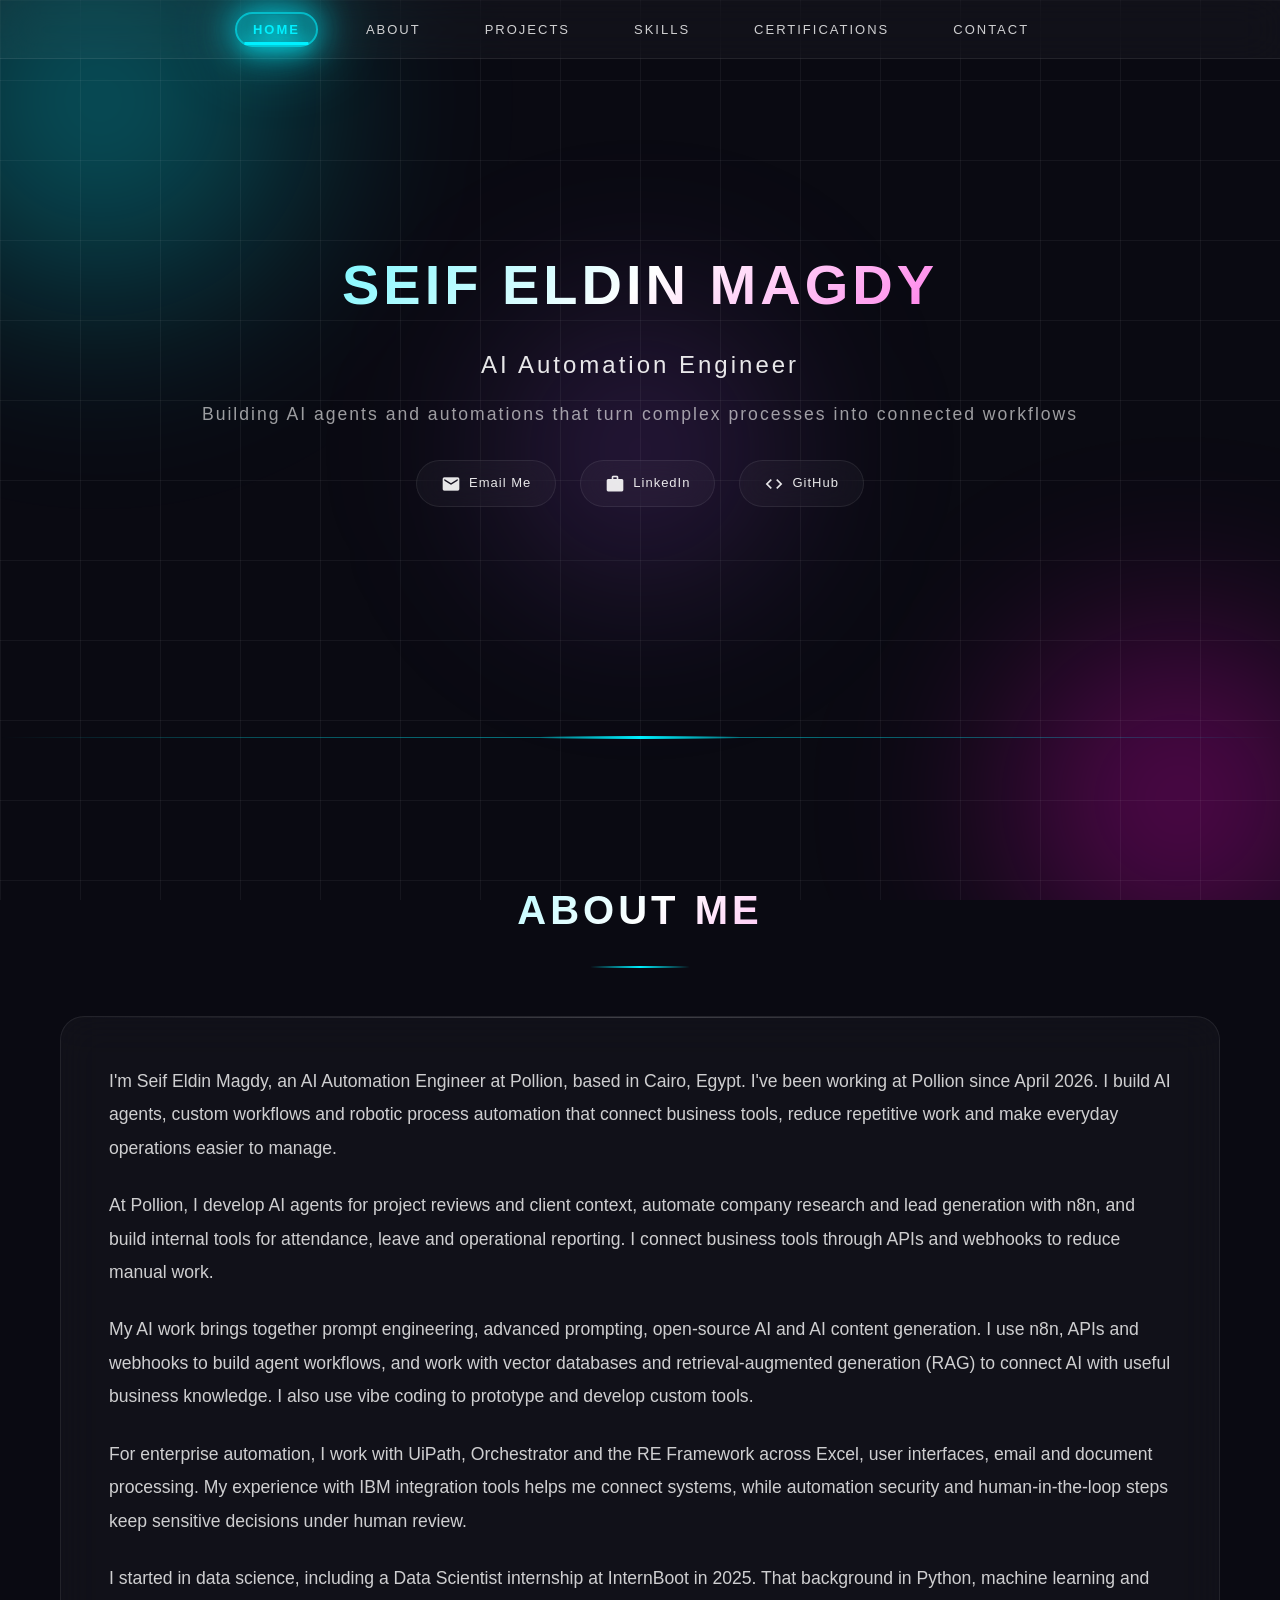
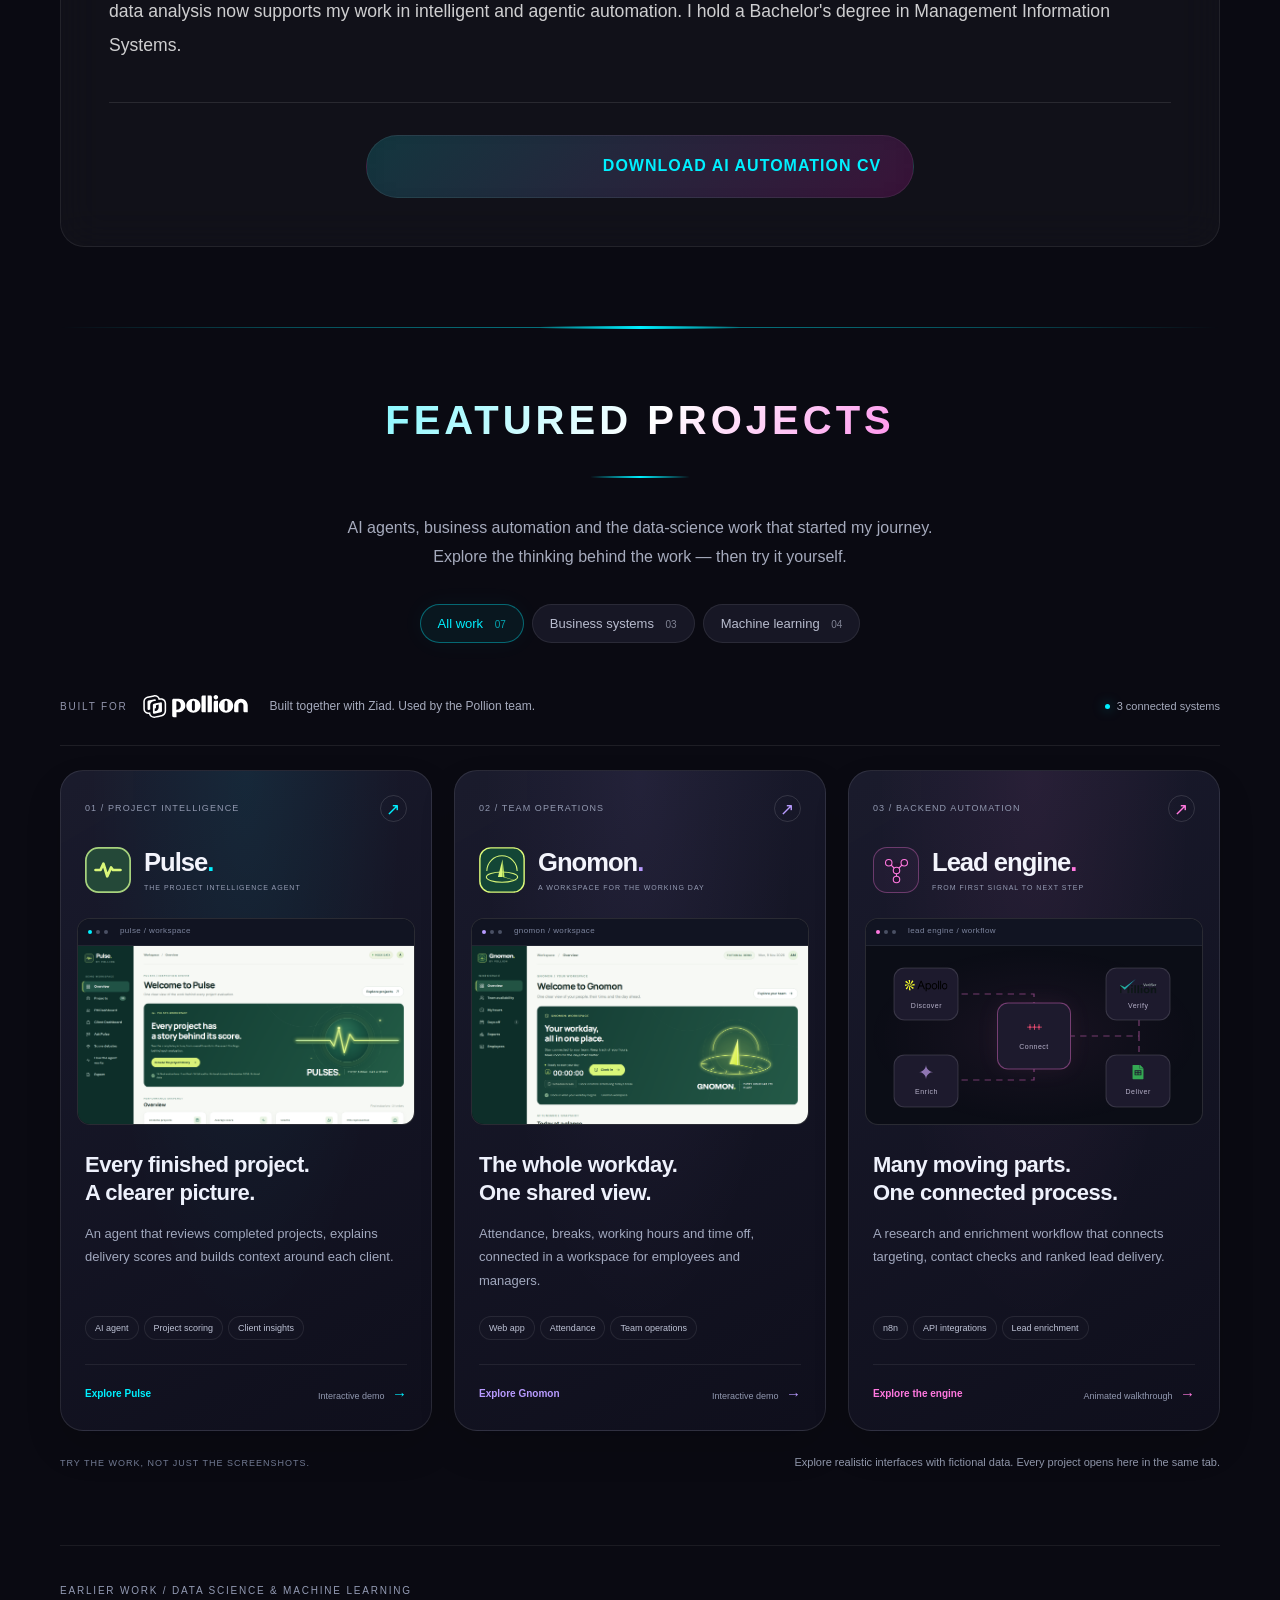
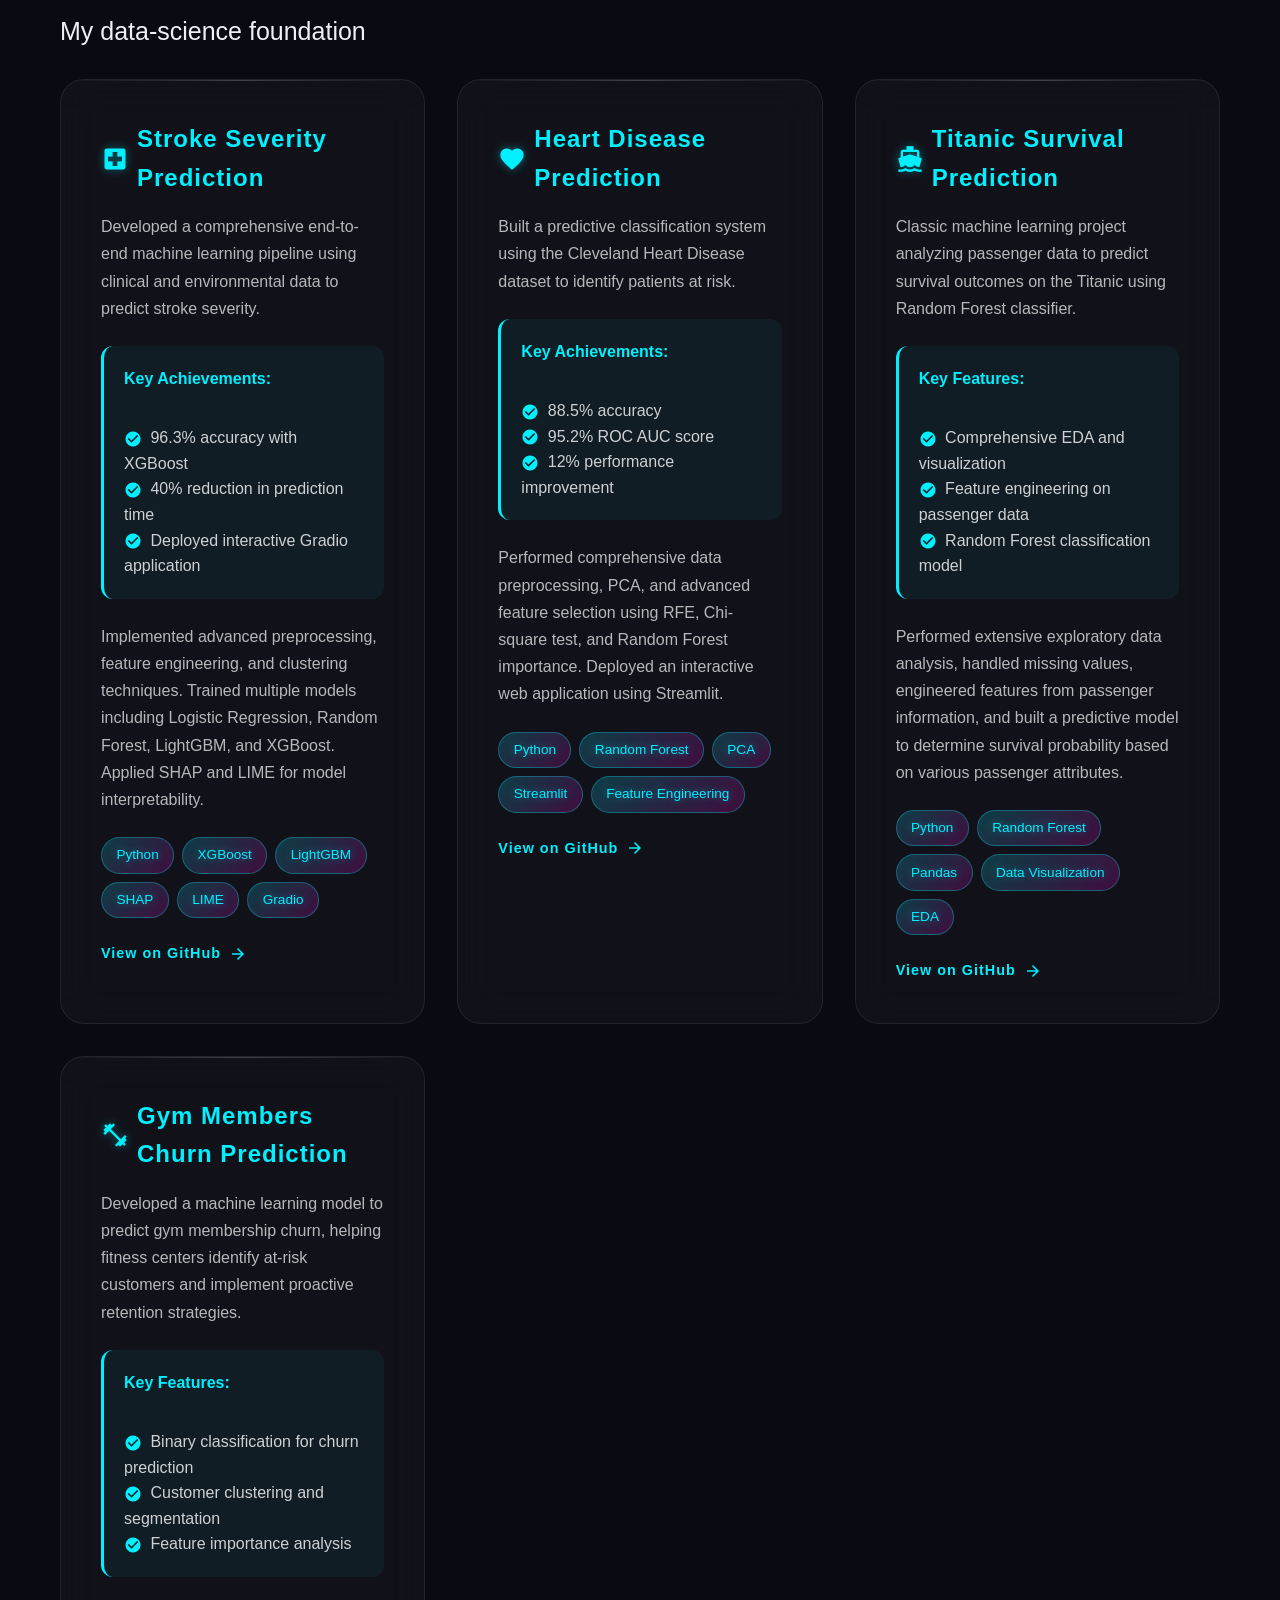
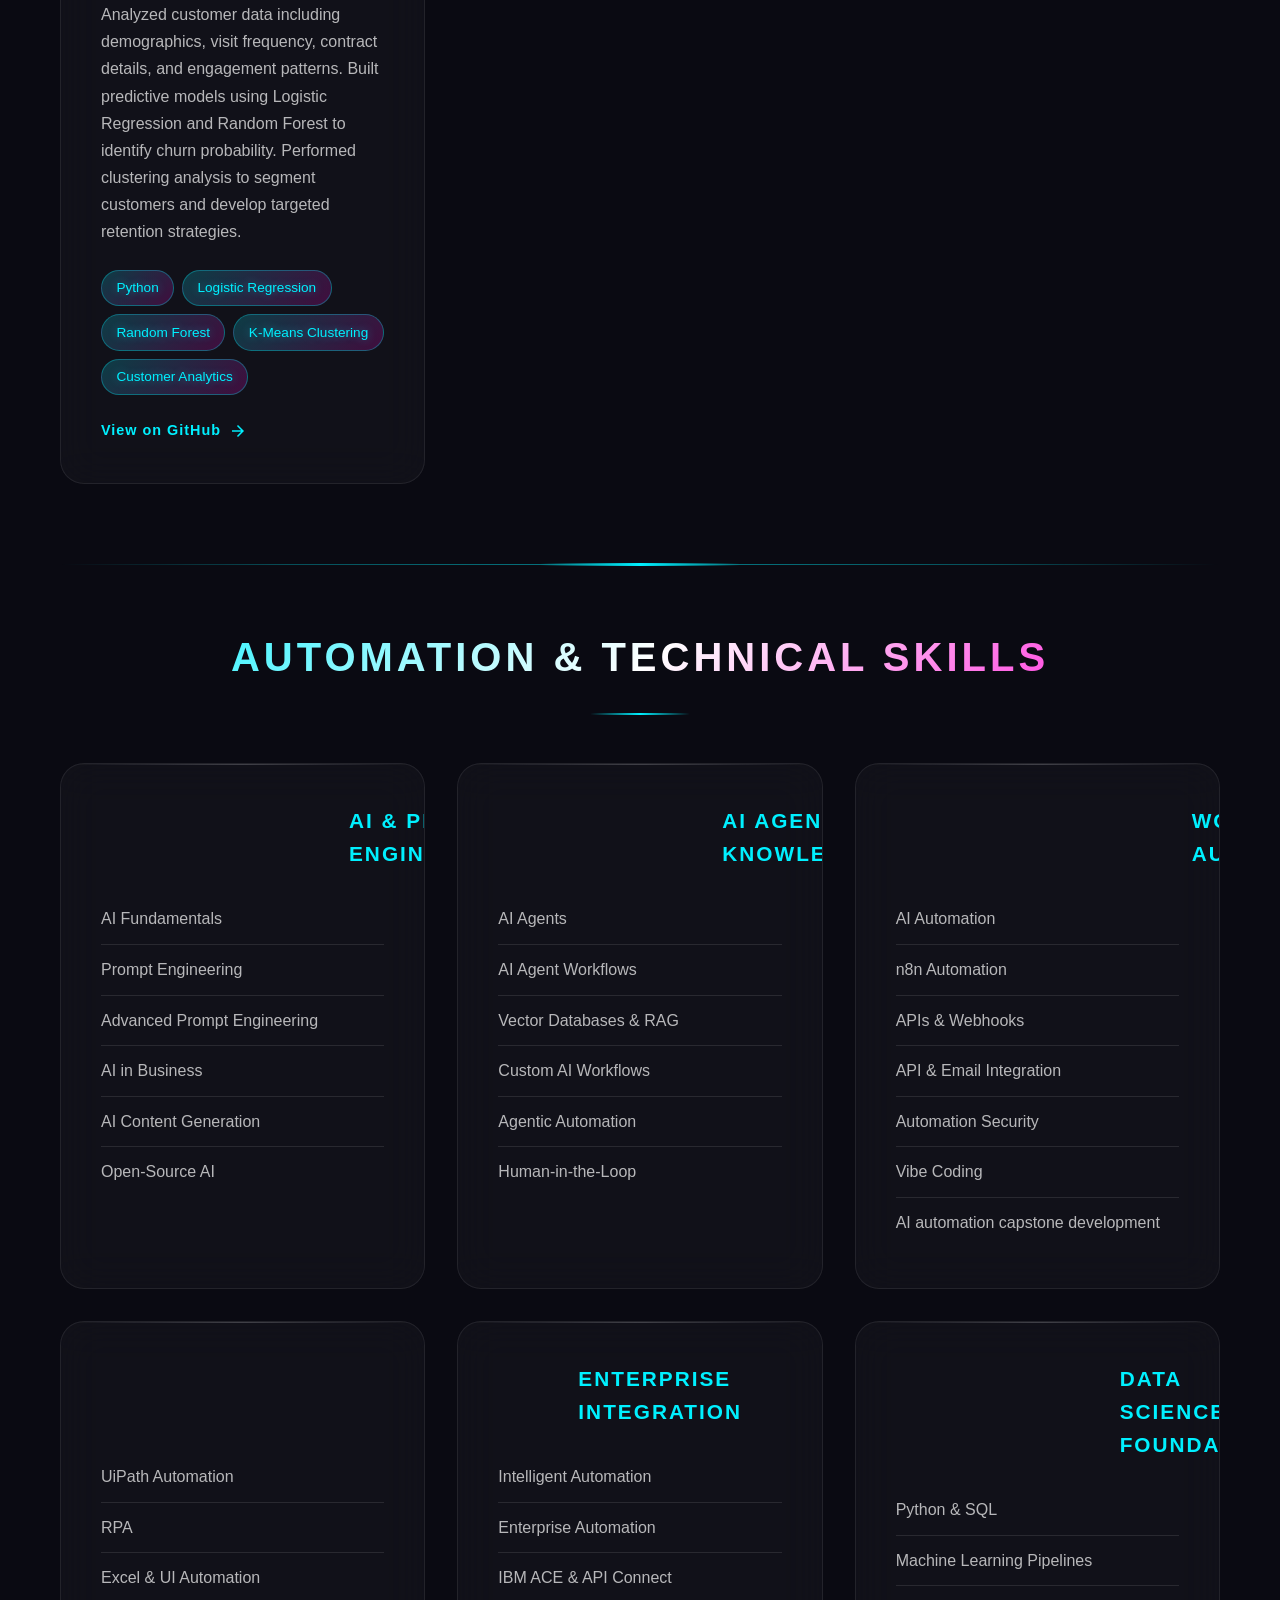
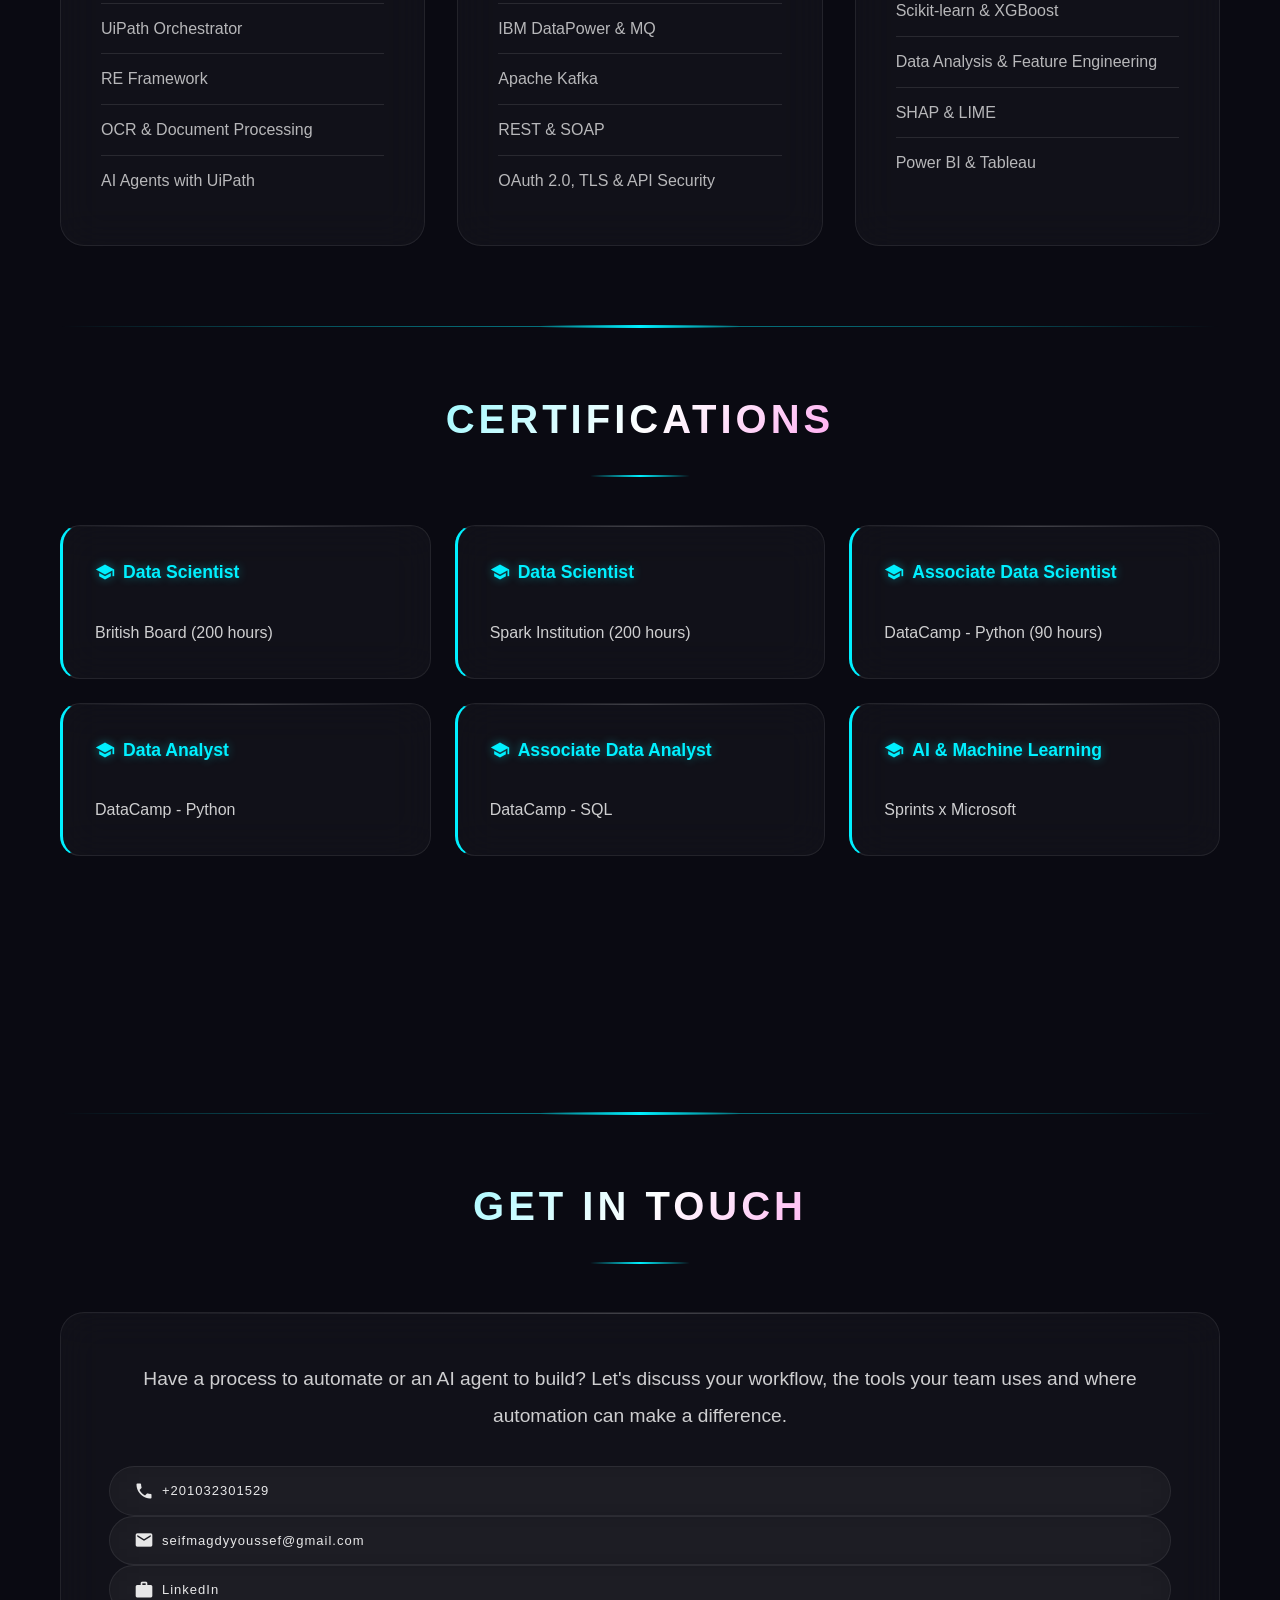
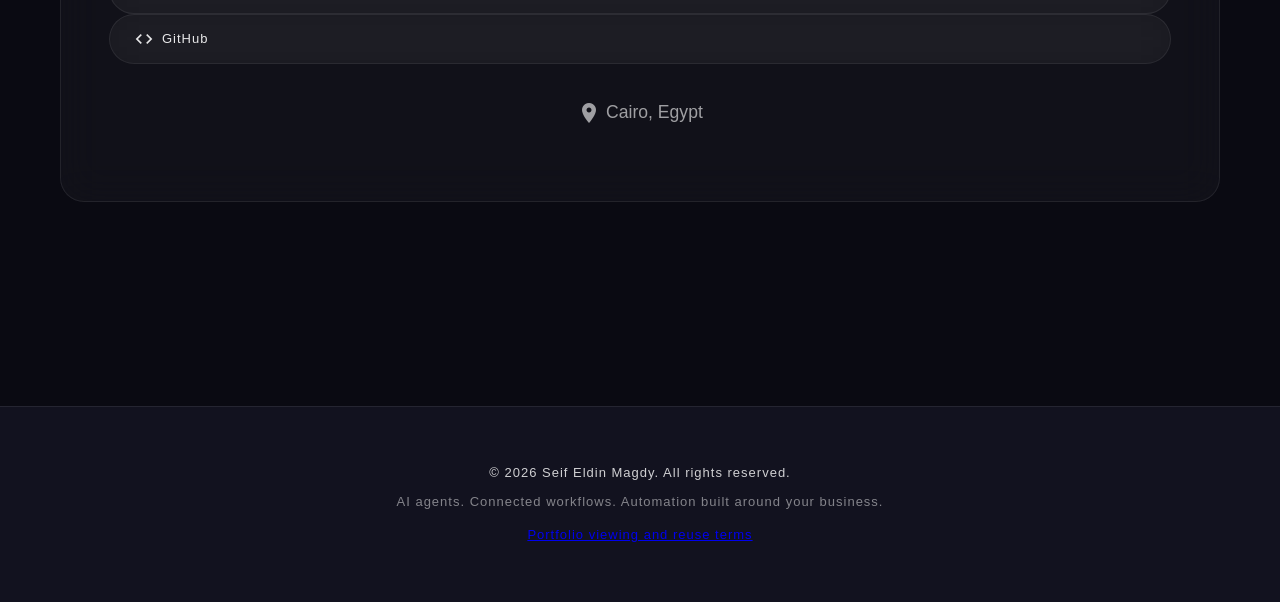
==== commit 335ddbd5: "Personalize portfolio README and clarify reuse permissions" ====
--- a/index.html
+++ b/index.html
@@ -409,6 +409,7 @@
     <footer>
         <p>&copy; <span id="currentYear">2024</span> Seif Eldin Magdy. All rights reserved.</p>
         <p style="margin-top: 0.5rem; opacity: 0.8;">AI agents. Connected workflows. Automation built around your business.</p>
+        <p style="margin-top: 0.75rem;"><a href="LICENSE">Portfolio viewing and reuse terms</a></p>
     </footer>
 
     <!-- JavaScript -->
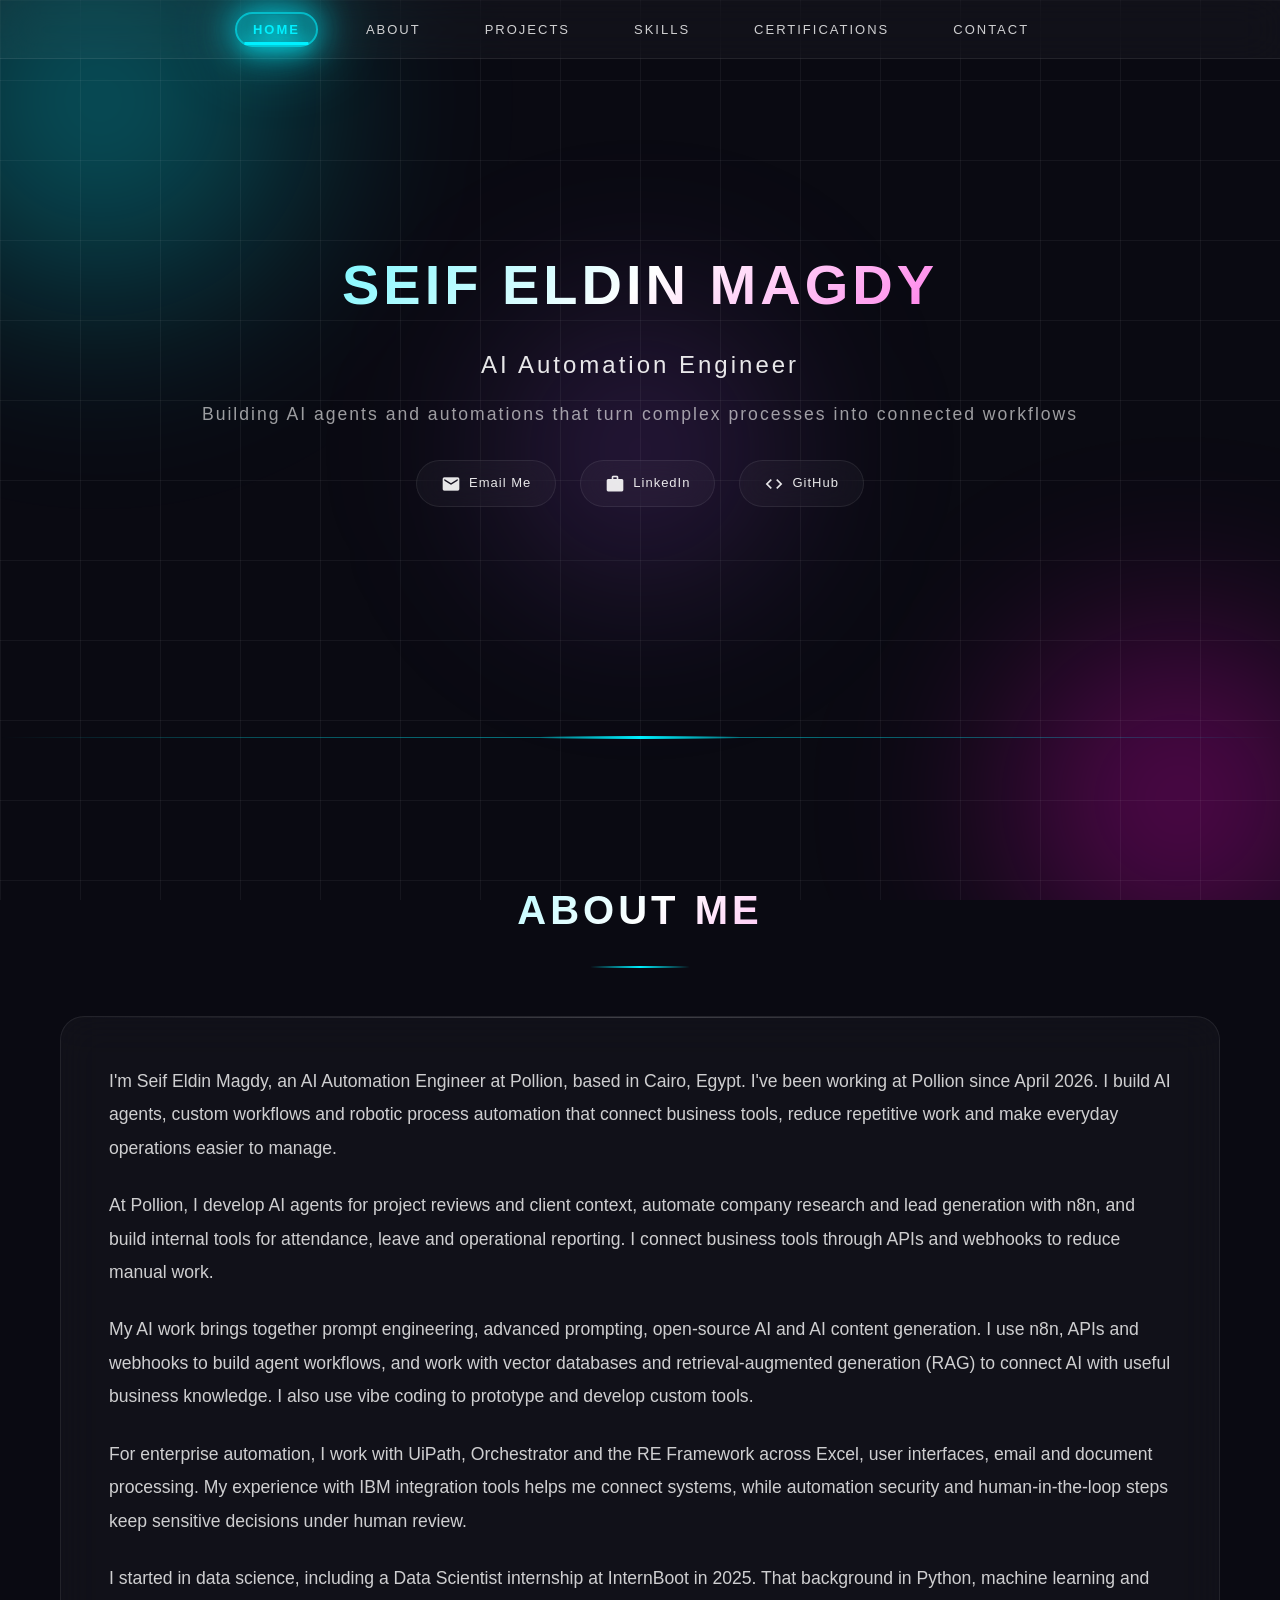
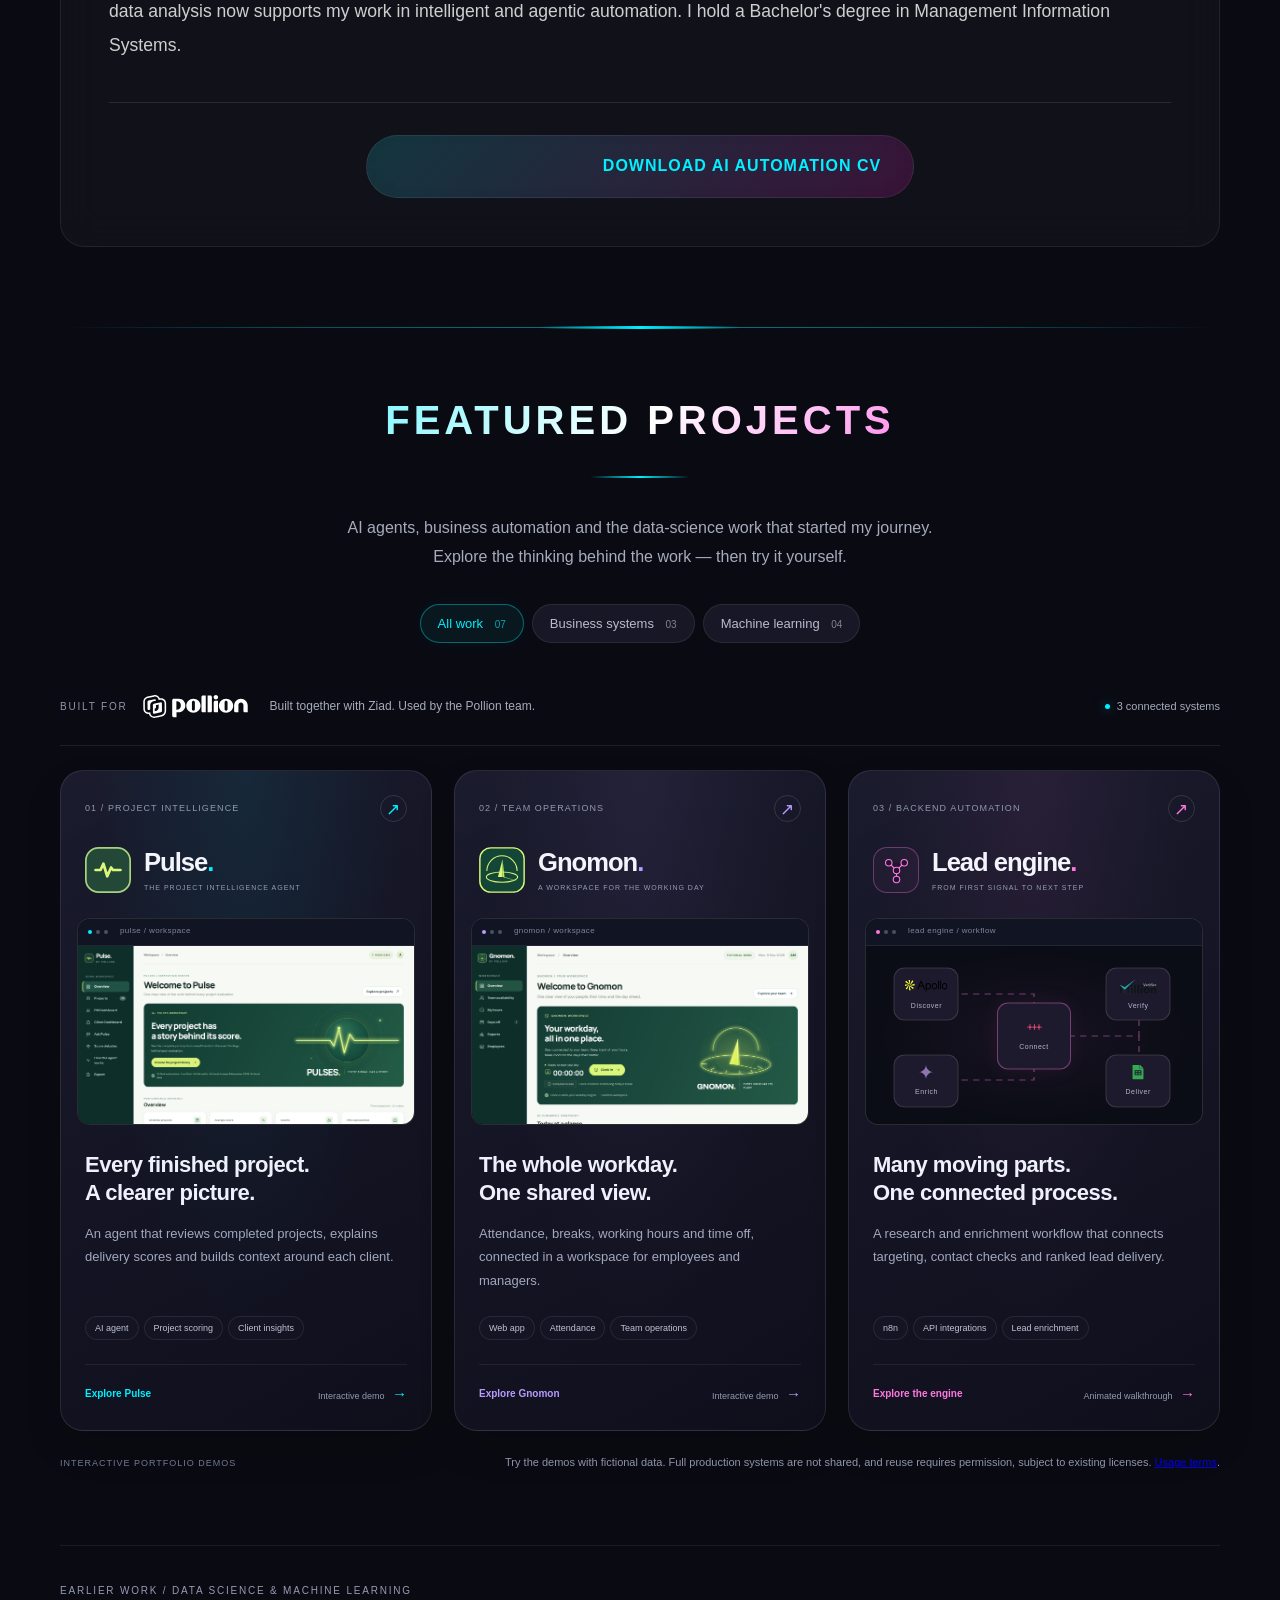
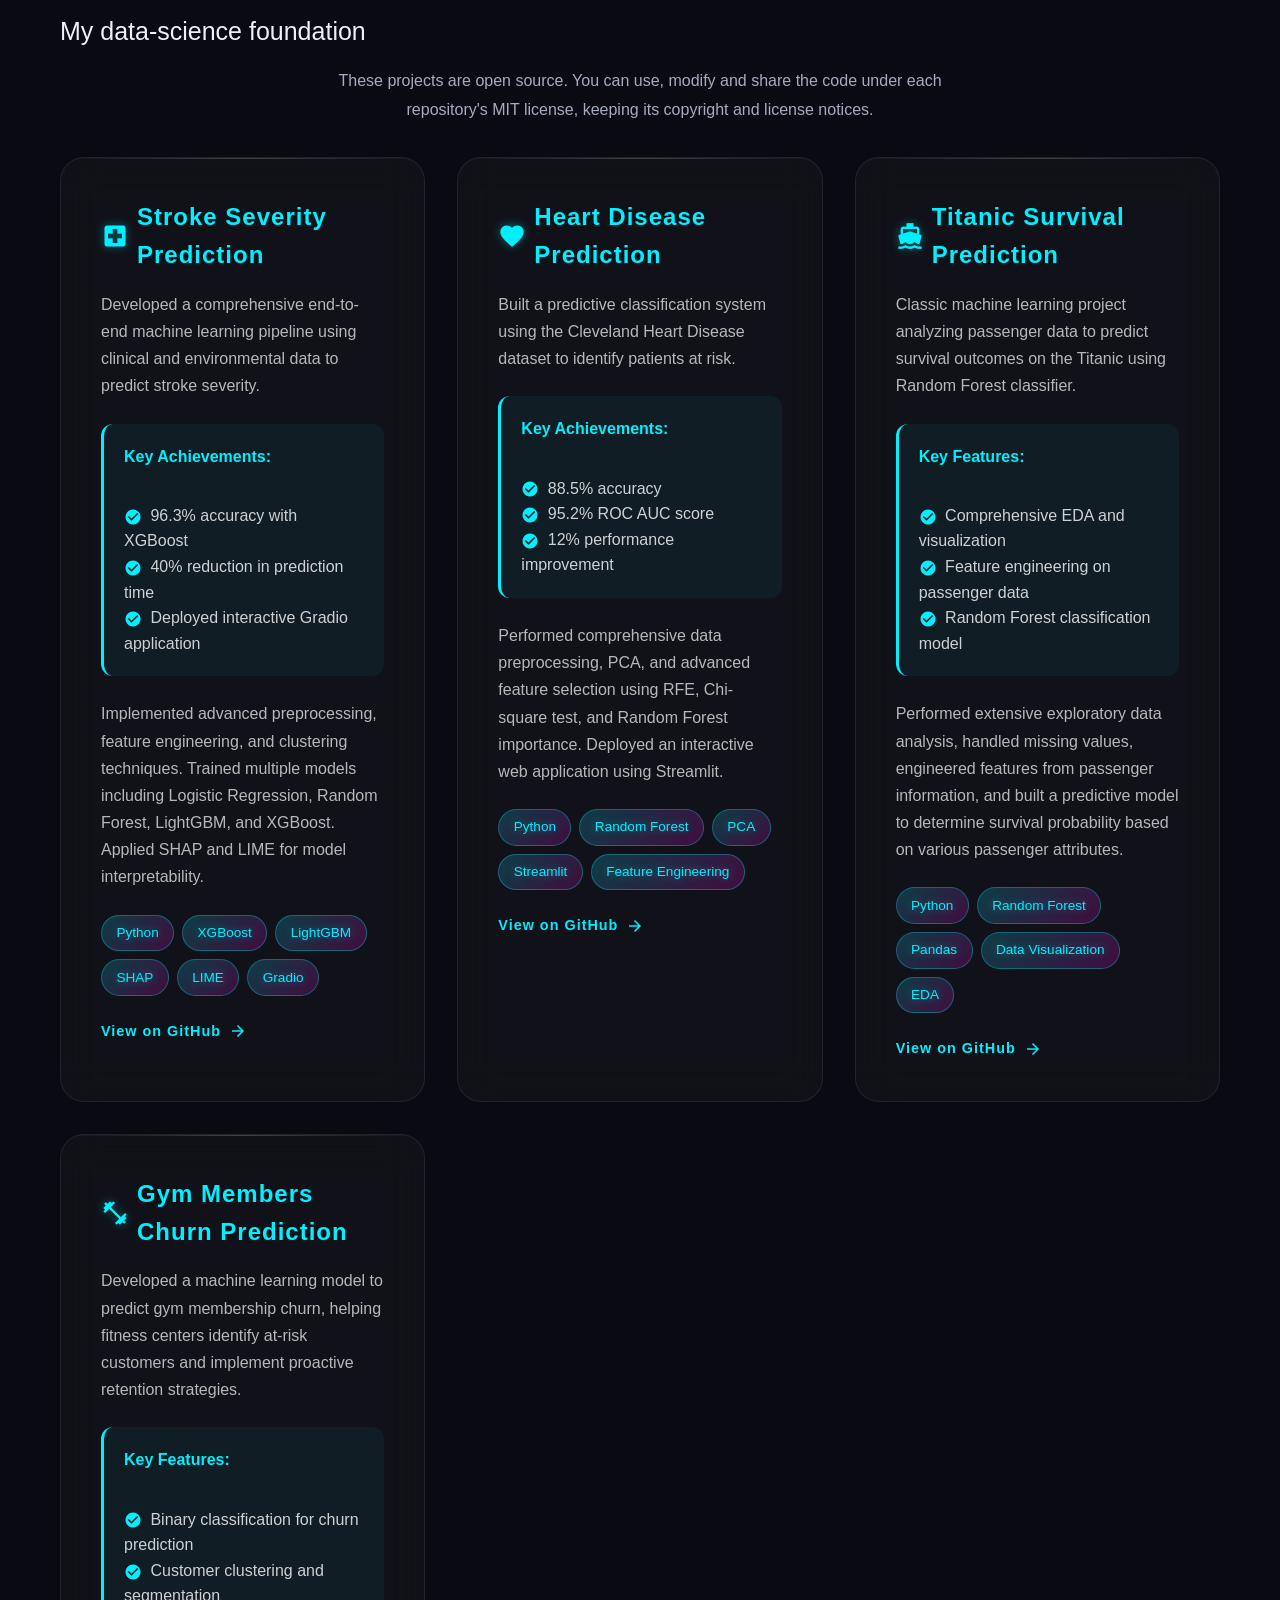
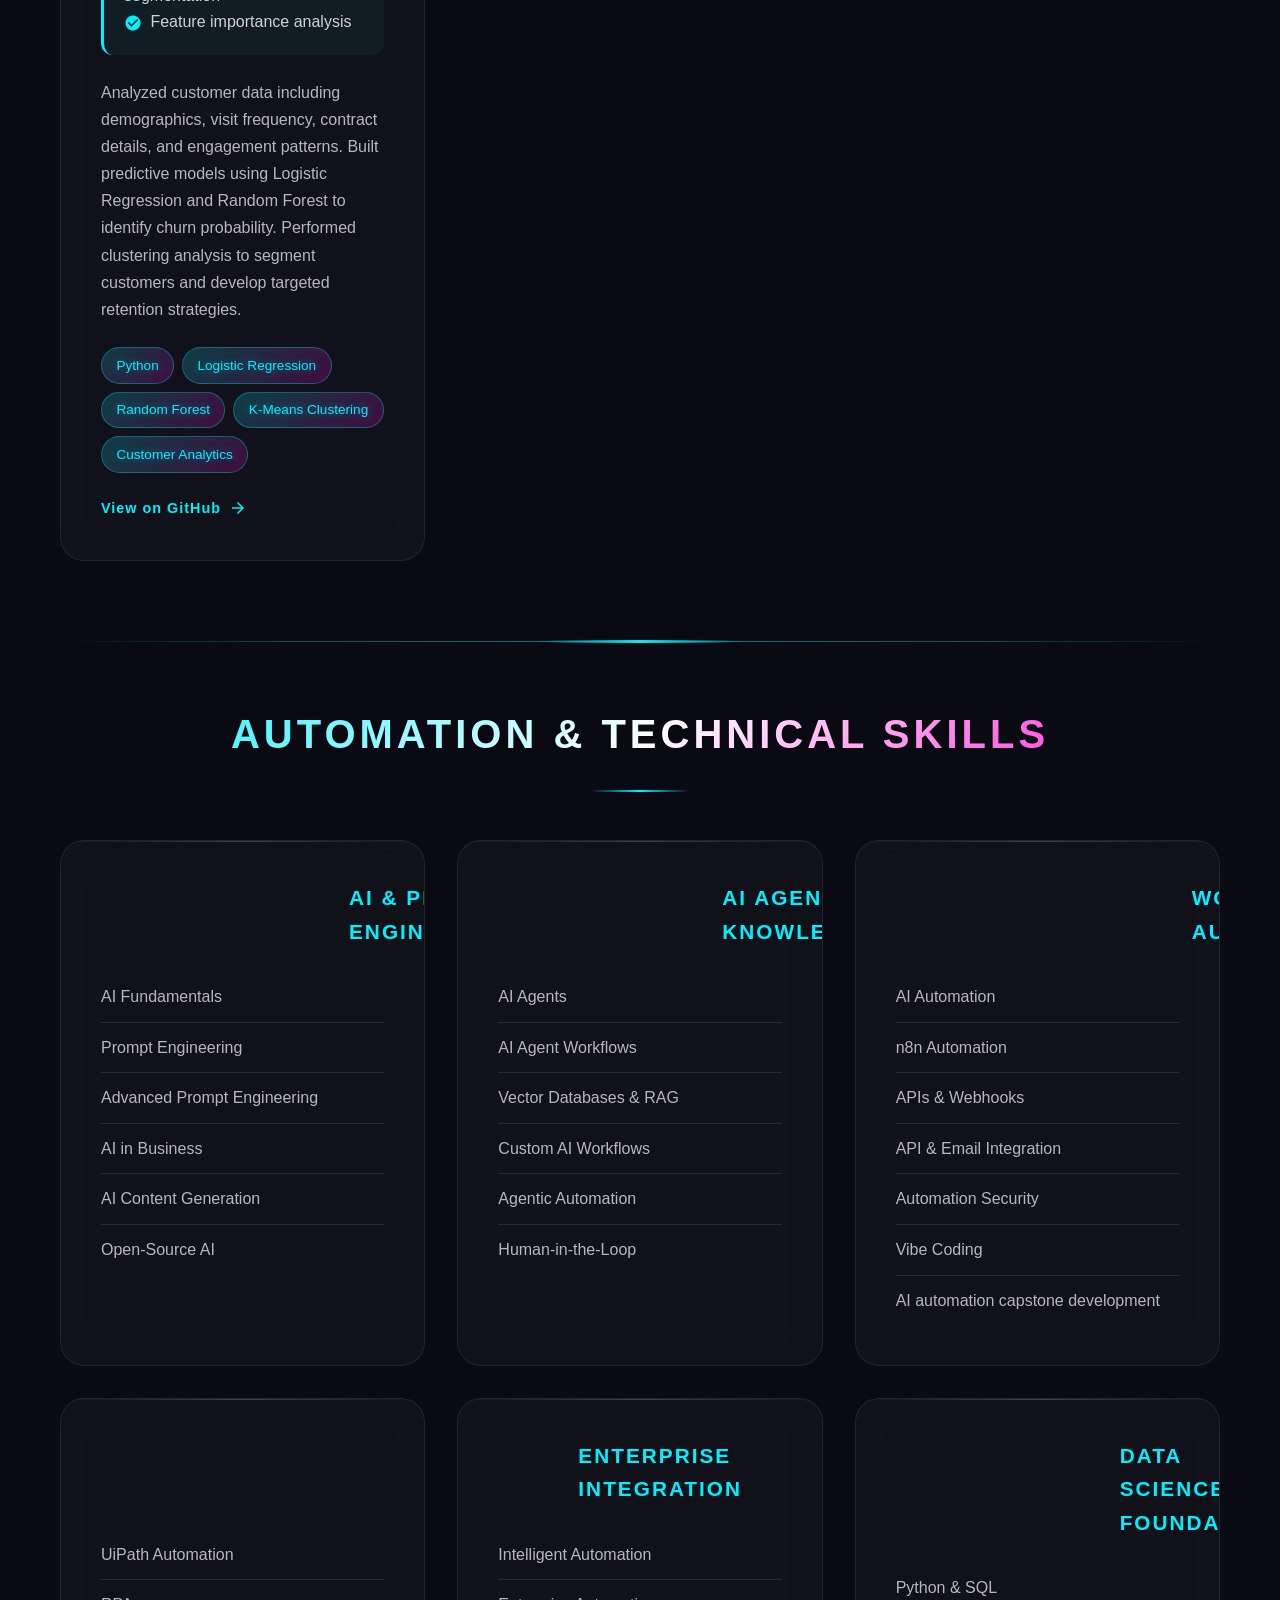
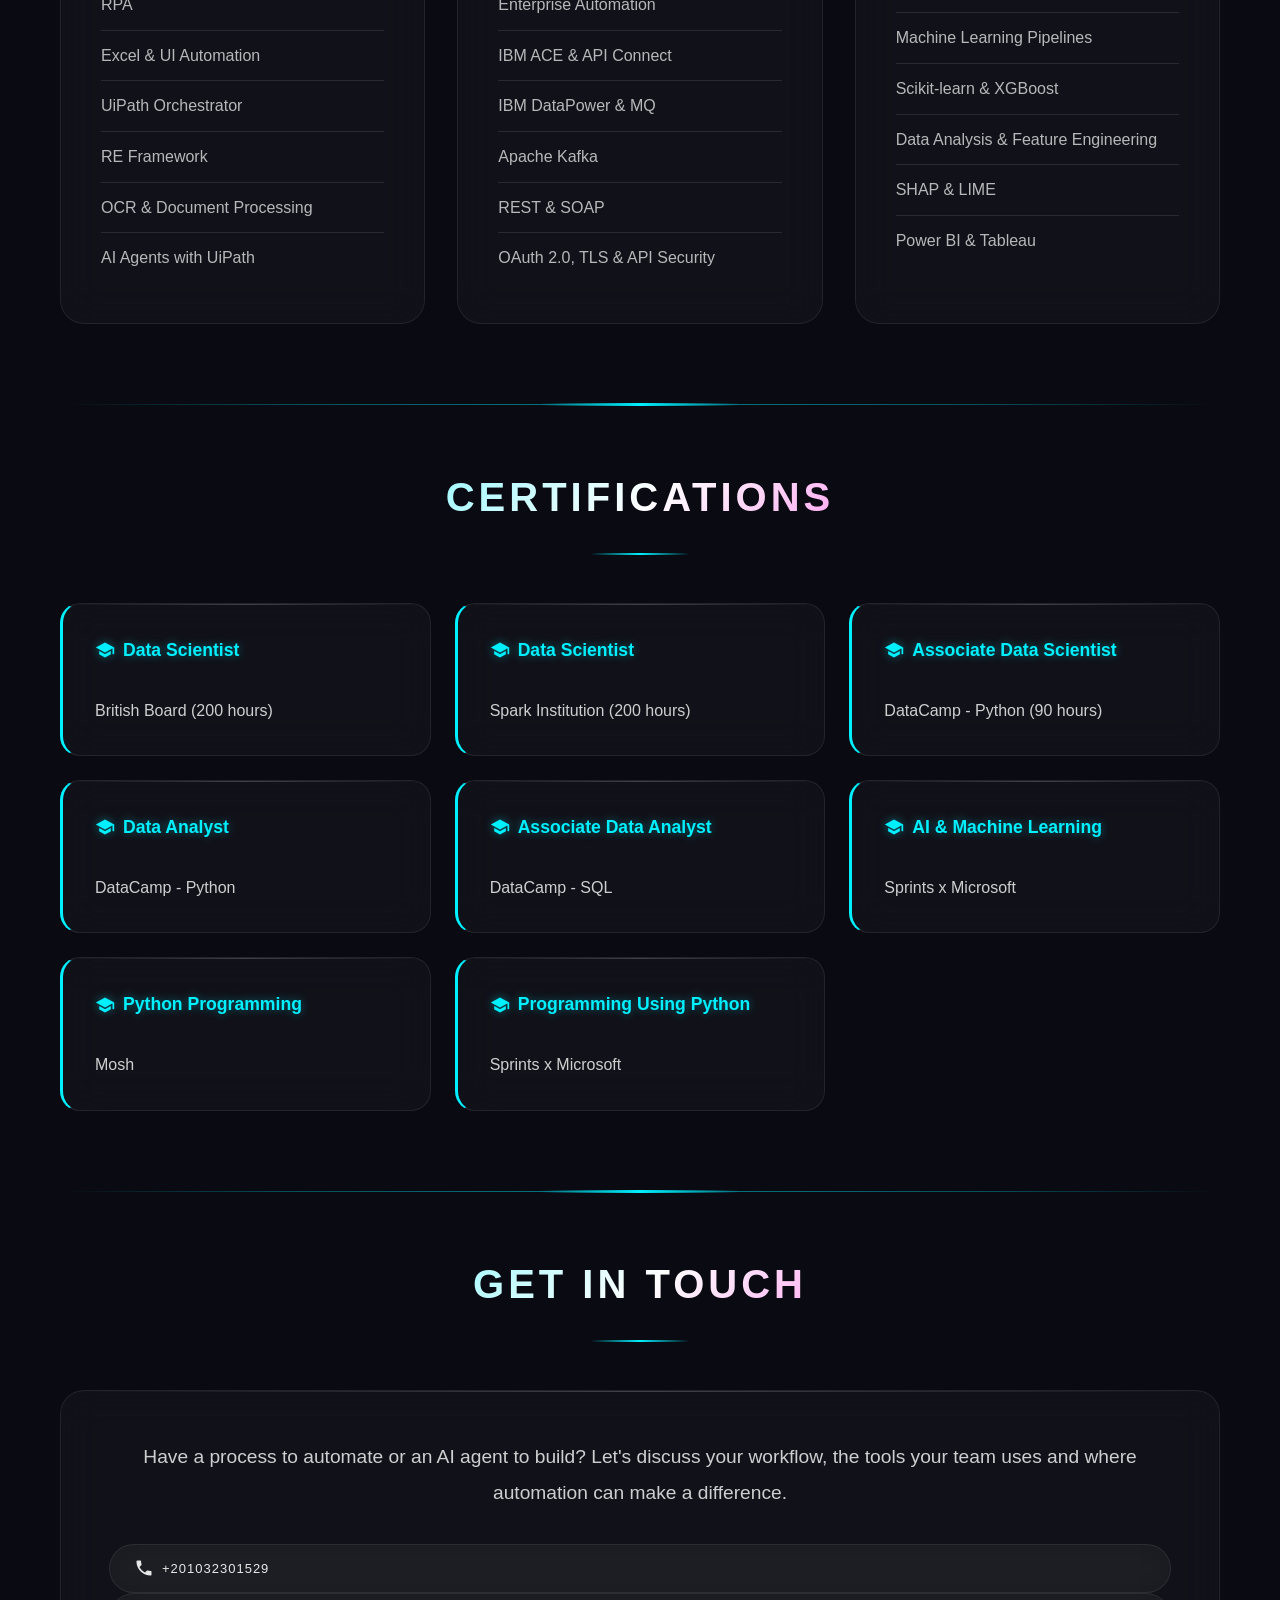
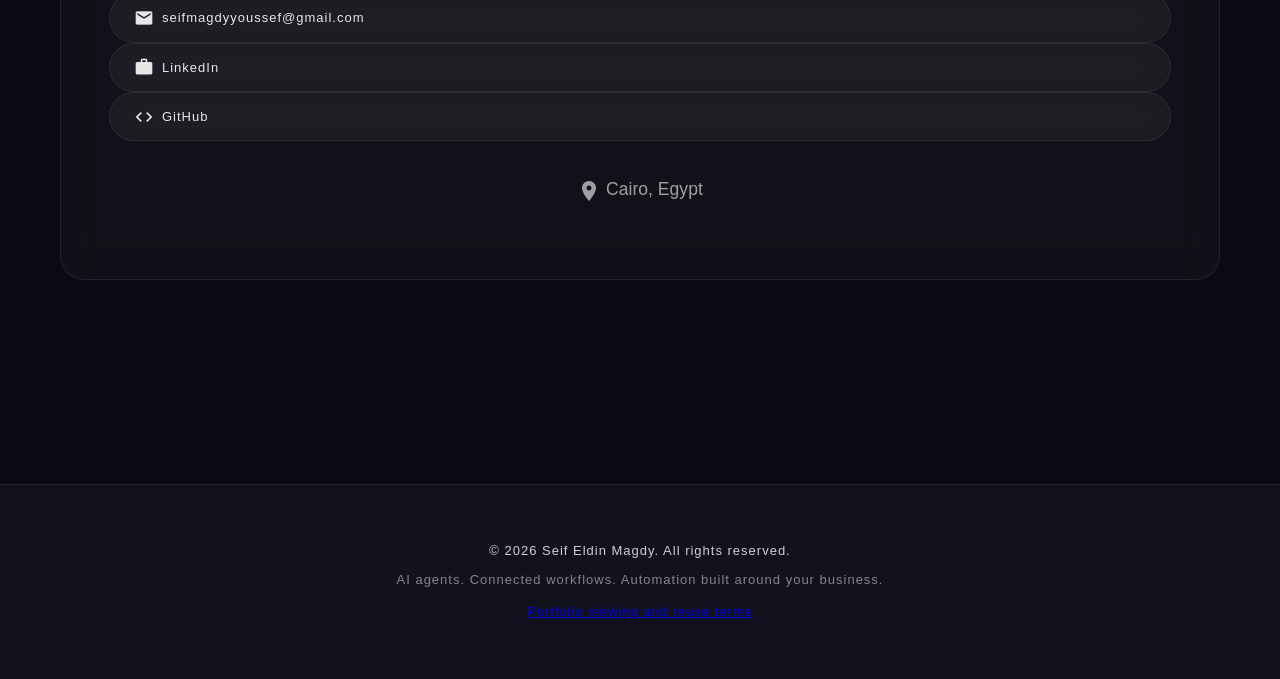
==== commit 4afd0ab3: "Separate Pollion demo terms from reusable data science projects" ====
--- a/index.html
+++ b/index.html
@@ -146,10 +146,11 @@
                         <div class="system-card-footer"><span>Explore the engine</span><span>Animated walkthrough <b aria-hidden="true">→</b></span></div>
                     </a>
                 </div>
-                <div class="systems-note"><span>TRY THE WORK, NOT JUST THE SCREENSHOTS.</span><p>Explore realistic interfaces with fictional data. Every project opens here in the same tab.</p></div>
+                <div class="systems-note"><span>INTERACTIVE PORTFOLIO DEMOS</span><p>Try the demos with fictional data. Full production systems are not shared, and reuse requires permission, subject to existing licenses. <a href="LICENSE">Usage terms</a>.</p></div>
             </div>
             <div data-project-group="ml" class="ml-collection">
             <div class="work-group-heading"><span>EARLIER WORK / DATA SCIENCE &amp; MACHINE LEARNING</span><h3>My data-science foundation</h3></div>
+            <p class="projects-intro">These projects are open source. You can use, modify and share the code under each repository's MIT license, keeping its copyright and license notices.</p>
             <div class="projects-grid">
                 <div class="project-card">
                     <h3><span class="material-icons">local_hospital</span> Stroke Severity Prediction</h3>
